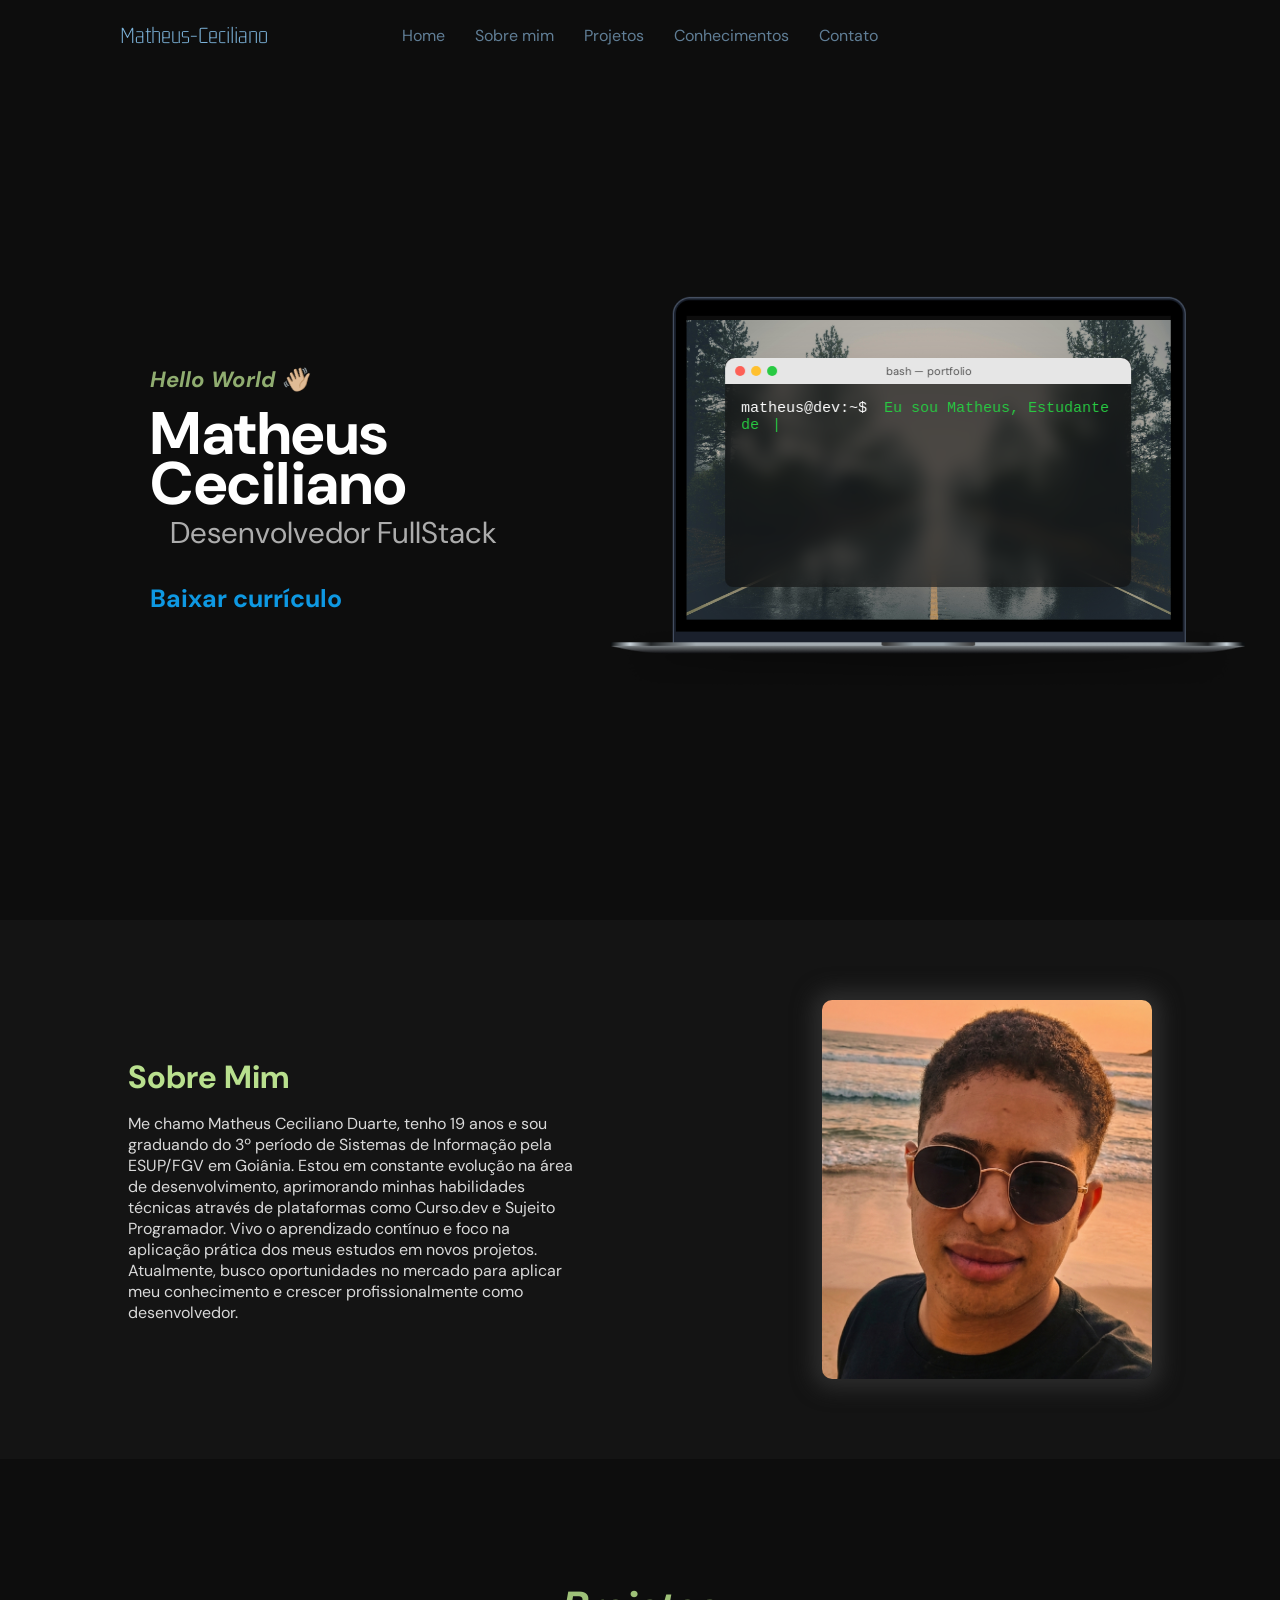
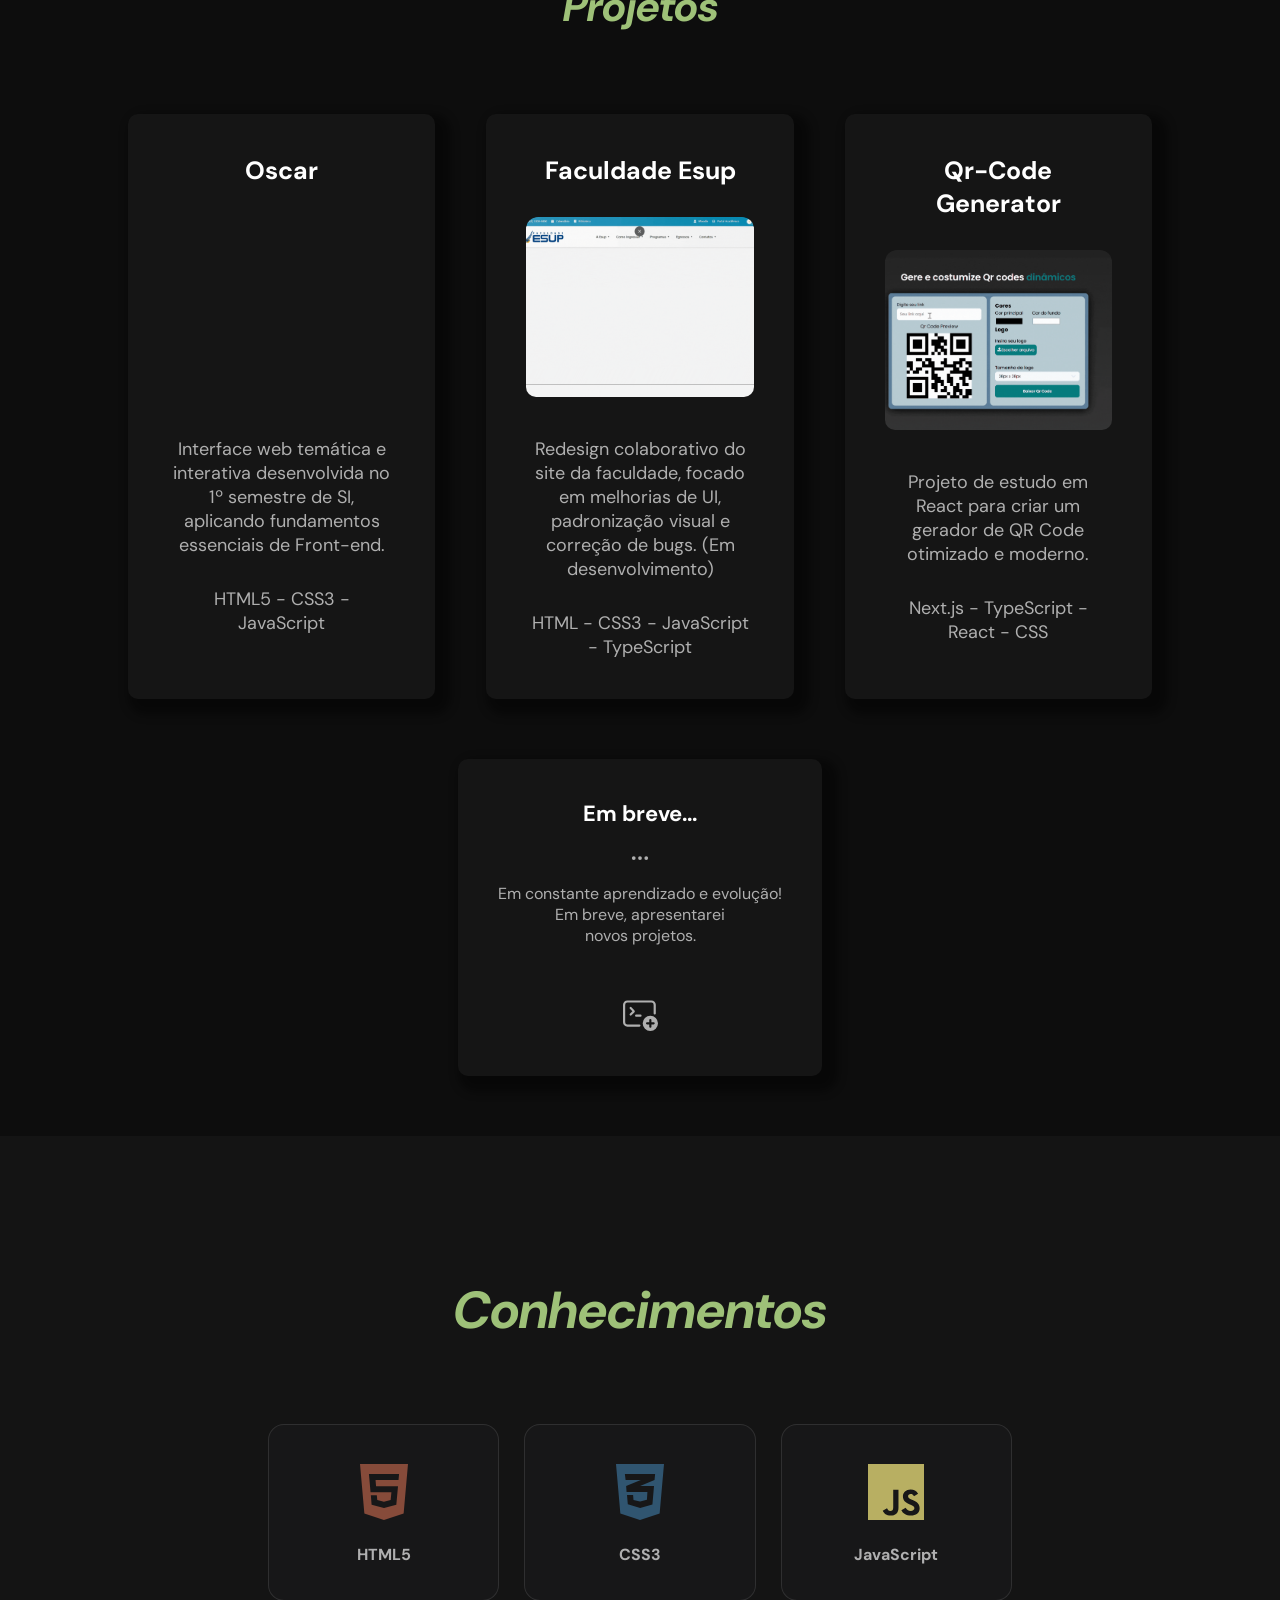
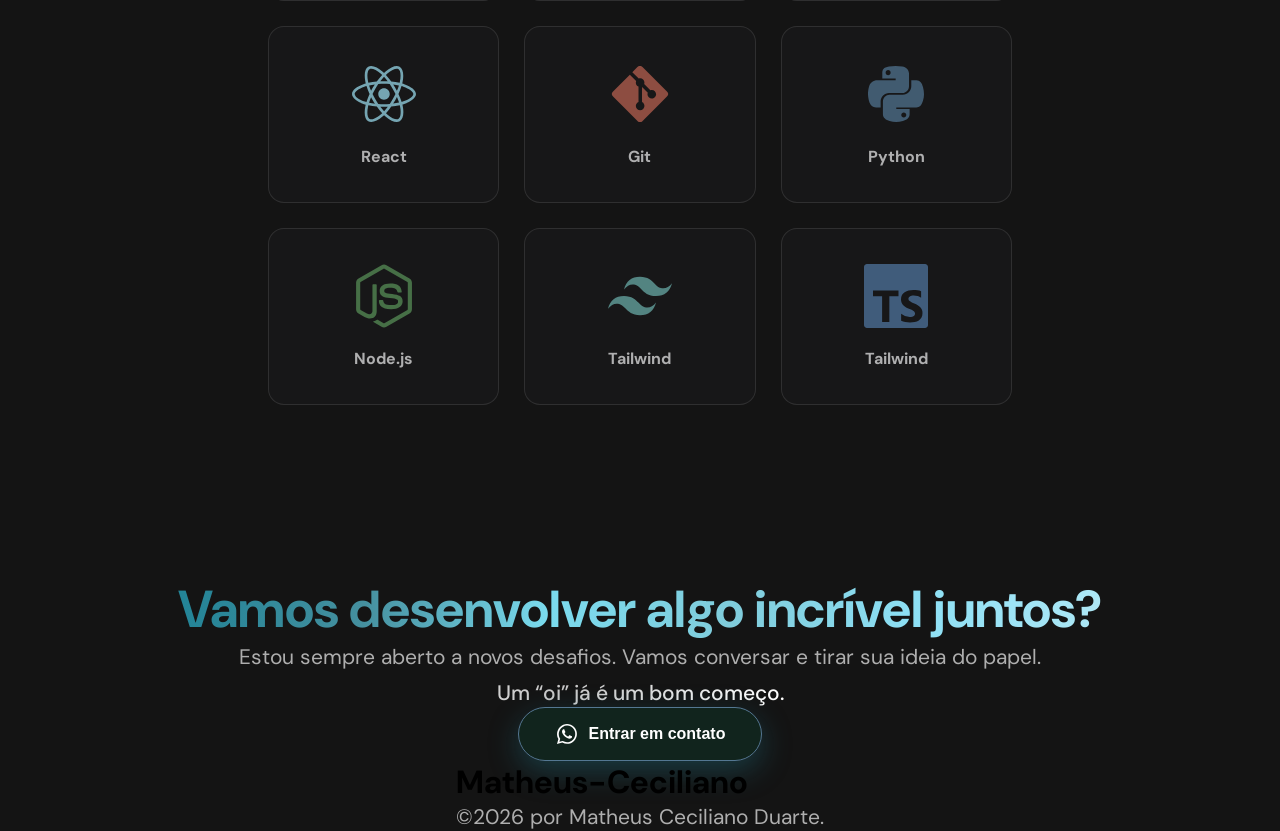
==== index.html @ 5fc48adb "a" ====
<!DOCTYPE html>
<html lang="pt-br">

<head>
    <meta charset="UTF-8">
    <meta name="viewport" content="width=device-width, initial-scale=1.0">

    <link rel="stylesheet" href="style/style.css">
    <link rel="stylesheet" href="style/Notebook.css">

    <link rel="preconnect" href="https://fonts.googleapis.com">
    <link rel="preconnect" href="https://fonts.gstatic.com" crossorigin>
    <link href="https://fonts.googleapis.com/css2?family=DM+Sans&family=Gemunu+Libre:wght@200&display=swap"
        rel="stylesheet">
    <link href="https://cdn.jsdelivr.net/npm/remixicon@3.5.0/fonts/remixicon.css" rel="stylesheet">

    <link rel="preconnect" href="https://fonts.googleapis.com">
    <link rel="preconnect" href="https://fonts.gstatic.com" crossorigin>
    <link href="https://fonts.googleapis.com/css2?family=Playfair+Display:wght@400;500;600;700&display=swap"
        rel="stylesheet">

    <link href="https://fonts.googleapis.com/css2?family=DM+Sans:opsz,wght@9..40,100..1000&display=swap"
        rel="stylesheet">





    <title>MATHEUS CECILIANO</title>

</head>

<body>
    <nav class="nav">
        <h1 class="titulo">Matheus-Ceciliano</h1>

        <input type="checkbox" id="menu-toggle">

        <label for="menu-toggle" class="menu-icon">
            <div class="line"></div>
            <div class="line"></div>
            <div class="line"></div>
        </label>

        <ul class="nav-list">
            <li>
                <a href="#home"><span> Home </span></a>
            </li>

            <li>
                <a href="#Sobre_Mim"><span>Sobre mim</span></a>
            </li>

            <li>
                <a href="#Projetos"><span>Projetos</span></a>
            </li>

            <li>
                <a href="#conhecimento"><span>Conhecimentos</span></a>
            </li>

            <li>
                <a href="#"><span>Contato</span> </a>
            </li>
        </ul>

        <div class="social-links">

            <a href="https://github.com/Matheus-Ceciliano" class="github" target="_blank">
                <i class="ri-github-fill"></i>
            </a>

            <a href="https://www.linkedin.com/in/matheus-ceciliano-duarte-5549ab18b/" class="linkedin" target="_blank">
                <i class="ri-linkedin-fill"></i>
            </a>

            <a href="https://www.instagram.com/matheus.ceciliano/" class="instagram" target="_blank">
                <i class="ri-instagram-line"></i>
            </a>

            <a href="#" class="twitter" target="_blank">
                <i class="ri-twitter-x-fill"></i>
            </a>
        </div>


    </nav>

    <section id="home" class="main">

        <div class="texto-inicial">
            <h4>Hello World 👋🏼</h4>
            <h1>Matheus Ceciliano</h1>
            <p>Desenvolvedor FullStack</p>

            <a href="#" class="call-to-action">
                <span class="icon">
                    <svg xmlns="http://www.w3.org/2000/svg" width="20" height="20" viewBox="0 0 24 24" fill="none"
                        stroke="currentColor" stroke-width="2.5" stroke-linecap="round" stroke-linejoin="round">
                        <path d="M21 15v4a2 2 0 0 1-2 2H5a2 2 0 0 1-2-2v-4"></path>
                        <polyline points="7 10 12 15 17 10"></polyline>
                        <line x1="12" y1="15" x2="12" y2="3"></line>
                    </svg>
                </span>
                <span class="texto-btn">Baixar currículo</span>
            </a>
        </div>

        <div class="notebook-wrapper">
            <img src="/img/notebook.png" class="notebook-frame">

            <div class="notebook-screen">

                <div class="terminal-window">

                    <div class="terminal-header">
                        <div class="window-buttons">
                            <span class="dot red"></span>
                            <span class="dot yellow"></span>
                            <span class="dot green"></span>
                        </div>
                        <span class="terminal-title">bash — portfolio</span>
                    </div>

                    <div class="terminal-body">
                        <div class="terminal-line">
                            <span class="prompt">matheus@dev:~$</span>
                            <span id="typing"></span><span class="cursor">|</span>
                        </div>
                    </div>

                </div>

            </div>
        </div>




    </section>



    <section id="Sobre_Mim" class="about">
        <div>
            <h2>Sobre Mim</h2>
            <p>Me chamo Matheus Ceciliano Duarte, tenho 19 anos e sou graduando do 3º período de Sistemas de Informação
                pela ESUP/FGV
                em Goiânia. Estou em constante evolução na área de desenvolvimento, aprimorando minhas habilidades
                técnicas através de
                plataformas como Curso.dev e Sujeito Programador. Vivo o aprendizado contínuo e foco na aplicação
                prática dos meus
                estudos em novos projetos. Atualmente, busco oportunidades no mercado para aplicar meu conhecimento e
                crescer
                profissionalmente como desenvolvedor.
            </p>
        </div>
        <img src="img/MinhaFoto.png " alt="Foto Programando">

    </section>




    <section id="Projetos" class="projects">
        <h2>Projetos</h2>

        <div class="container_project">

            <!--Projeto OSCAR-->
            <div class="card">


                <h3>Oscar</h3>


                <div class="img"> <img src="/img/Oscar.gif" alt="">
                    <div class="button">
                        <a href="https://oscar-project.netlify.app/" target="_blank">
                            <svg xmlns="http://www.w3.org/2000/svg" viewBox="0 0 24 24" width="24" height="24">
                                <path fill="none" d="M0 0h24v24H0z" />

                                <path fill="currentColor"
                                    d="M12 3c5.392 0 9.878 3.88 10.819 9-.94 5.12-5.427 9-10.819 9-5.392 0-9.878-3.88-10.819-9C2.121 6.88 6.608 3 12 3zm0 16a9.005 9.005 0 0 0 8.777-7 9.005 9.005 0 0 0-17.554 0A9.005 9.005 0 0 0 12 19zm0-2.5a4.5 4.5 0 1 1 0-9 4.5 4.5 0 1 0 0 9zm0-2a2.5 2.5 0 1 0 0-5 2.5 2.5 0 0 0 0 5z" />
                            </svg>

                        </a>
                    </div>
                    <div class="button_github">
                        <a href="https://github.com/Matheus-Ceciliano/Oscar" target="_blank">
                            <svg xmlns="http://www.w3.org/2000/svg" width="24" height="24" viewBox="0 0 24 24">
                                <path fill="currentColor"
                                    d="M12 0c-6.626 0-12 5.373-12 12 0 5.302 3.438 9.8 8.207 11.387.599.111.793-.261.793-.577v-2.234c-3.338.726-4.033-1.416-4.033-1.416-.546-1.387-1.333-1.756-1.333-1.756-1.089-.745.083-.729.083-.729 1.205.084 1.839 1.237 1.839 1.237 1.07 1.834 2.807 1.304 3.492.997.107-.775.418-1.305.762-1.604-2.665-.305-5.467-1.334-5.467-5.931 0-1.311.469-2.381 1.236-3.221-.124-.303-.535-1.524.117-3.176 0 0 1.008-.322 3.301 1.23.957-.266 1.983-.399 3.003-.404 1.02.005 2.047.138 3.006.404 2.291-1.552 3.297-1.23 3.297-1.23.653 1.653.242 2.874.118 3.176.77.84 1.235 1.911 1.235 3.221 0 4.609-2.807 5.624-5.479 5.921.43.372.823 1.102.823 2.222v3.293c0 .319.192.694.801.576 4.765-1.589 8.199-6.086 8.199-11.386 0-6.627-5.373-12-12-12z" />
                            </svg>
                        </a>
                    </div>


                </div>

                <p class="text">Interface web temática e interativa desenvolvida no 1º semestre de SI, aplicando
                    fundamentos essenciais de Front-end.</p>
                <P class="Tec"> HTML5 - CSS3 - JavaScript</P>

            </div>

            <!--Projeto Esup-->
            <div class="card">

                <h3>Faculdade Esup</h3>

                <div class="img">
                    <img src="/img/Projeto_Esup.gif">

                    <div class=" button">
                        <a href="https://esup.netlify.app/" target="_blank">
                            <svg xmlns="http://www.w3.org/2000/svg" viewBox="0 0 24 24" width="24" height="24">
                                <path fill="none" d="M0 0h24v24H0z" />

                                <path fill="currentColor"
                                    d="M12 3c5.392 0 9.878 3.88 10.819 9-.94 5.12-5.427 9-10.819 9-5.392 0-9.878-3.88-10.819-9C2.121 6.88 6.608 3 12 3zm0 16a9.005 9.005 0 0 0 8.777-7 9.005 9.005 0 0 0-17.554 0A9.005 9.005 0 0 0 12 19zm0-2.5a4.5 4.5 0 1 1 0-9 4.5 4.5 0 1 0 0 9zm0-2a2.5 2.5 0 1 0 0-5 2.5 2.5 0 0 0 0 5z" />
                            </svg>
                        </a>
                    </div>

                    <div class="button_github">
                        <a href="https://github.com/Matheus-Ceciliano/site_test" target="_blank">
                            <svg xmlns="http://www.w3.org/2000/svg" width="24" height="24" viewBox="0 0 24 24">
                                <path fill="currentColor"
                                    d="M12 0c-6.626 0-12 5.373-12 12 0 5.302 3.438 9.8 8.207 11.387.599.111.793-.261.793-.577v-2.234c-3.338.726-4.033-1.416-4.033-1.416-.546-1.387-1.333-1.756-1.333-1.756-1.089-.745.083-.729.083-.729 1.205.084 1.839 1.237 1.839 1.237 1.07 1.834 2.807 1.304 3.492.997.107-.775.418-1.305.762-1.604-2.665-.305-5.467-1.334-5.467-5.931 0-1.311.469-2.381 1.236-3.221-.124-.303-.535-1.524.117-3.176 0 0 1.008-.322 3.301 1.23.957-.266 1.983-.399 3.003-.404 1.02.005 2.047.138 3.006.404 2.291-1.552 3.297-1.23 3.297-1.23.653 1.653.242 2.874.118 3.176.77.84 1.235 1.911 1.235 3.221 0 4.609-2.807 5.624-5.479 5.921.43.372.823 1.102.823 2.222v3.293c0 .319.192.694.801.576 4.765-1.589 8.199-6.086 8.199-11.386 0-6.627-5.373-12-12-12z" />
                            </svg>
                        </a>
                    </div>
                </div>

                <p class="text">Redesign colaborativo do site da faculdade, focado em melhorias de UI, padronização
                    visual e correção de bugs. (Em
                    desenvolvimento) </p>
                <P class="Tec"> HTML - CSS3 - JavaScript - TypeScript</P>

            </div>

            <!--Projeto Qr-Code Generator-->

            <div class="card">

                <h3>Qr-Code Generator</h3>

                <div class="img">
                    <img src="/img/Qr-code.gif" alt="">

                    <div class="button">
                        <a href="https://gerador-de-qr-codes.netlify.app/" target="_blank">
                            <svg xmlns="http://www.w3.org/2000/svg" viewBox="0 0 24 24" width="24" height="24">
                                <path fill="none" d="M0 0h24v24H0z" />

                                <path fill="currentColor"
                                    d="M12 3c5.392 0 9.878 3.88 10.819 9-.94 5.12-5.427 9-10.819 9-5.392 0-9.878-3.88-10.819-9C2.121 6.88 6.608 3 12 3zm0 16a9.005 9.005 0 0 0 8.777-7 9.005 9.005 0 0 0-17.554 0A9.005 9.005 0 0 0 12 19zm0-2.5a4.5 4.5 0 1 1 0-9 4.5 4.5 0 1 0 0 9zm0-2a2.5 2.5 0 1 0 0-5 2.5 2.5 0 0 0 0 5z" />
                            </svg>
                        </a>
                    </div>
                    <div class="button_github">
                        <a href="https://github.com/Matheus-Ceciliano/Qr-Code-Generetor" target="_blank">
                            <svg xmlns="http://www.w3.org/2000/svg" width="24" height="24" viewBox="0 0 24 24">
                                <path fill="currentColor"
                                    d="M12 0c-6.626 0-12 5.373-12 12 0 5.302 3.438 9.8 8.207 11.387.599.111.793-.261.793-.577v-2.234c-3.338.726-4.033-1.416-4.033-1.416-.546-1.387-1.333-1.756-1.333-1.756-1.089-.745.083-.729.083-.729 1.205.084 1.839 1.237 1.839 1.237 1.07 1.834 2.807 1.304 3.492.997.107-.775.418-1.305.762-1.604-2.665-.305-5.467-1.334-5.467-5.931 0-1.311.469-2.381 1.236-3.221-.124-.303-.535-1.524.117-3.176 0 0 1.008-.322 3.301 1.23.957-.266 1.983-.399 3.003-.404 1.02.005 2.047.138 3.006.404 2.291-1.552 3.297-1.23 3.297-1.23.653 1.653.242 2.874.118 3.176.77.84 1.235 1.911 1.235 3.221 0 4.609-2.807 5.624-5.479 5.921.43.372.823 1.102.823 2.222v3.293c0 .319.192.694.801.576 4.765-1.589 8.199-6.086 8.199-11.386 0-6.627-5.373-12-12-12z" />
                            </svg>
                        </a>
                    </div>
                </div>


                <p class="text">Projeto de estudo em React para criar um gerador de QR Code otimizado e moderno.
                </p>
                <P class="Tec">Next.js - TypeScript - React - CSS</P>
            </div>



        </div>


    </section>




    <section class="shortly-container">
        <div class="card">
            <div class="shortly">
                <h3>Em breve...</h3>

                <svg xmlns="http://www.w3.org/2000/svg" width="16" height="16" fill="currentColor" class="tres-pontos"
                    viewBox="0 0 16 16">
                    <path
                        d="M3 9.5a1.5 1.5 0 1 1 0-3 1.5 1.5 0 0 1 0 3m5 0a1.5 1.5 0 1 1 0-3 1.5 1.5 0 0 1 0 3m5 0a1.5 1.5 0 1 1 0-3 1.5 1.5 0 0 1 0 3" />
                </svg>

                <p>Em constante aprendizado e evolução! <br>
                    Em breve, apresentarei <br>novos projetos.</p>

                <svg xmlns="http://www.w3.org/2000/svg" width="16" height="16" fill="currentColor" class="svg-terminal"
                    viewBox="0 0 16 16">
                    <path
                        d="M2 3a1 1 0 0 0-1 1v8a1 1 0 0 0 1 1h5.5a.5.5 0 0 1 0 1H2a2 2 0 0 1-2-2V4a2 2 0 0 1 2-2h11a2 2 0 0 1 2 2v4a.5.5 0 0 1-1 0V4a1 1 0 0 0-1-1z" />
                    <path
                        d="M3.146 5.146a.5.5 0 0 1 .708 0L5.177 6.47a.75.75 0 0 1 0 1.06L3.854 8.854a.5.5 0 1 1-.708-.708L4.293 7 3.146 5.854a.5.5 0 0 1 0-.708M5.5 9a.5.5 0 0 1 .5-.5h2a.5.5 0 0 1 0 1H6a.5.5 0 0 1-.5-.5M16 12.5a3.5 3.5 0 1 1-7 0 3.5 3.5 0 0 1 7 0m-3.5-2a.5.5 0 0 0-.5.5v1h-1a.5.5 0 0 0 0 1h1v1a.5.5 0 0 0 1 0v-1h1a.5.5 0 0 0 0-1h-1v-1a.5.5 0 0 0-.5-.5" />
                </svg>
            </div>
    </section>

    <section class="tecnologias" id="conhecimento">
        <h2>Conhecimentos</h2>
        <div class="container_tec">


            <div class=" card-tec html">
                <span class="glow_html"></span>
                <svg class="svg-html" stroke="currentColor" fill="currentColor" stroke-width="0" viewBox="0 0 384 512"
                    height="1em" width="1em" xmlns="http://www.w3.org/2000/svg">
                    <path
                        d="M0 32l34.9 395.8L191.5 480l157.6-52.2L384 32H0zm308.2 127.9H124.4l4.1 49.4h175.6l-13.6 148.4-97.9 27v.3h-1.1l-98.7-27.3-6-75.8h47.7L138 320l53.5 14.5 53.7-14.5 6-62.2H84.3L71.5 112.2h241.1l-4.4 47.7z">
                    </path>
                </svg>

                <h4>HTML5</h4>

            </div>

            <div class="css card-tec">
                <span class="glow_css"></span>
                <svg class="svg-css" stroke="currentColor" fill="currentColor" stroke-width="0" viewBox="0 0 384 512"
                    height="1em" width="1em" xmlns="http://www.w3.org/2000/svg">
                    <path
                        d="M0 32l34.9 395.8L192 480l157.1-52.2L384 32H0zm313.1 80l-4.8 47.3L193 208.6l-.3.1h111.5l-12.8 146.6-98.2 28.7-98.8-29.2-6.4-73.9h48.9l3.2 38.3 52.6 13.3 54.7-15.4 3.7-61.6-166.3-.5v-.1l-.2.1-3.6-46.3L193.1 162l6.5-2.7H76.7L70.9 112h242.2z">
                    </path>
                </svg>

                <h4>CSS3</h4>
            </div>

            <div class="js card-tec">
                <span class="glow_js"></span>
                <svg class="svg-js" stroke="currentColor" fill="currentColor" stroke-width="0" viewBox="0 0 448 512"
                    height="1em" width="1em" xmlns="http://www.w3.org/2000/svg">
                    <path
                        d="M0 32v448h448V32H0zm243.8 349.4c0 43.6-25.6 63.5-62.9 63.5-33.7 0-53.2-17.4-63.2-38.5l34.3-20.7c6.6 11.7 12.6 21.6 27.1 21.6 13.8 0 22.6-5.4 22.6-26.5V237.7h42.1v143.7zm99.6 63.5c-39.1 0-64.4-18.6-76.7-43l34.3-19.8c9 14.7 20.8 25.6 41.5 25.6 17.4 0 28.6-8.7 28.6-20.8 0-14.4-11.4-19.5-30.7-28l-10.5-4.5c-30.4-12.9-50.5-29.2-50.5-63.5 0-31.6 24.1-55.6 61.6-55.6 26.8 0 46 9.3 59.8 33.7L368 290c-7.2-12.9-15-18-27.1-18-12.3 0-20.1 7.8-20.1 18 0 12.6 7.8 17.7 25.9 25.6l10.5 4.5c35.8 15.3 55.9 31 55.9 66.2 0 37.8-29.8 58.6-69.7 58.6z">
                    </path>
                </svg>

                <h4>JavaScript</h4>
            </div>

            <div class="React card-tec">
                <span class="glow_react"></span>
                <svg class="svg-react" stroke="currentColor" fill="currentColor" stroke-width="0" viewBox="0 0 512 512"
                    height="1em" width="1em" xmlns="http://www.w3.org/2000/svg">
                    <path
                        d="M418.2 177.2c-5.4-1.8-10.8-3.5-16.2-5.1.9-3.7 1.7-7.4 2.5-11.1 12.3-59.6 4.2-107.5-23.1-123.3-26.3-15.1-69.2.6-112.6 38.4-4.3 3.7-8.5 7.6-12.5 11.5-2.7-2.6-5.5-5.2-8.3-7.7-45.5-40.4-91.1-57.4-118.4-41.5-26.2 15.2-34 60.3-23 116.7 1.1 5.6 2.3 11.1 3.7 16.7-6.4 1.8-12.7 3.8-18.6 5.9C38.3 196.2 0 225.4 0 255.6c0 31.2 40.8 62.5 96.3 81.5 4.5 1.5 9 3 13.6 4.3-1.5 6-2.8 11.9-4 18-10.5 55.5-2.3 99.5 23.9 114.6 27 15.6 72.4-.4 116.6-39.1 3.5-3.1 7-6.3 10.5-9.7 4.4 4.3 9 8.4 13.6 12.4 42.8 36.8 85.1 51.7 111.2 36.6 27-15.6 35.8-62.9 24.4-120.5-.9-4.4-1.9-8.9-3-13.5 3.2-.9 6.3-1.9 9.4-2.9 57.7-19.1 99.5-50 99.5-81.7 0-30.3-39.4-59.7-93.8-78.4zM282.9 92.3c37.2-32.4 71.9-45.1 87.7-36 16.9 9.7 23.4 48.9 12.8 100.4-.7 3.4-1.4 6.7-2.3 10-22.2-5-44.7-8.6-67.3-10.6-13-18.6-27.2-36.4-42.6-53.1 3.9-3.7 7.7-7.2 11.7-10.7zM167.2 307.5c5.1 8.7 10.3 17.4 15.8 25.9-15.6-1.7-31.1-4.2-46.4-7.5 4.4-14.4 9.9-29.3 16.3-44.5 4.6 8.8 9.3 17.5 14.3 26.1zm-30.3-120.3c14.4-3.2 29.7-5.8 45.6-7.8-5.3 8.3-10.5 16.8-15.4 25.4-4.9 8.5-9.7 17.2-14.2 26-6.3-14.9-11.6-29.5-16-43.6zm27.4 68.9c6.6-13.8 13.8-27.3 21.4-40.6s15.8-26.2 24.4-38.9c15-1.1 30.3-1.7 45.9-1.7s31 .6 45.9 1.7c8.5 12.6 16.6 25.5 24.3 38.7s14.9 26.7 21.7 40.4c-6.7 13.8-13.9 27.4-21.6 40.8-7.6 13.3-15.7 26.2-24.2 39-14.9 1.1-30.4 1.6-46.1 1.6s-30.9-.5-45.6-1.4c-8.7-12.7-16.9-25.7-24.6-39s-14.8-26.8-21.5-40.6zm180.6 51.2c5.1-8.8 9.9-17.7 14.6-26.7 6.4 14.5 12 29.2 16.9 44.3-15.5 3.5-31.2 6.2-47 8 5.4-8.4 10.5-17 15.5-25.6zm14.4-76.5c-4.7-8.8-9.5-17.6-14.5-26.2-4.9-8.5-10-16.9-15.3-25.2 16.1 2 31.5 4.7 45.9 8-4.6 14.8-10 29.2-16.1 43.4zM256.2 118.3c10.5 11.4 20.4 23.4 29.6 35.8-19.8-.9-39.7-.9-59.5 0 9.8-12.9 19.9-24.9 29.9-35.8zM140.2 57c16.8-9.8 54.1 4.2 93.4 39 2.5 2.2 5 4.6 7.6 7-15.5 16.7-29.8 34.5-42.9 53.1-22.6 2-45 5.5-67.2 10.4-1.3-5.1-2.4-10.3-3.5-15.5-9.4-48.4-3.2-84.9 12.6-94zm-24.5 263.6c-4.2-1.2-8.3-2.5-12.4-3.9-21.3-6.7-45.5-17.3-63-31.2-10.1-7-16.9-17.8-18.8-29.9 0-18.3 31.6-41.7 77.2-57.6 5.7-2 11.5-3.8 17.3-5.5 6.8 21.7 15 43 24.5 63.6-9.6 20.9-17.9 42.5-24.8 64.5zm116.6 98c-16.5 15.1-35.6 27.1-56.4 35.3-11.1 5.3-23.9 5.8-35.3 1.3-15.9-9.2-22.5-44.5-13.5-92 1.1-5.6 2.3-11.2 3.7-16.7 22.4 4.8 45 8.1 67.9 9.8 13.2 18.7 27.7 36.6 43.2 53.4-3.2 3.1-6.4 6.1-9.6 8.9zm24.5-24.3c-10.2-11-20.4-23.2-30.3-36.3 9.6.4 19.5.6 29.5.6 10.3 0 20.4-.2 30.4-.7-9.2 12.7-19.1 24.8-29.6 36.4zm130.7 30c-.9 12.2-6.9 23.6-16.5 31.3-15.9 9.2-49.8-2.8-86.4-34.2-4.2-3.6-8.4-7.5-12.7-11.5 15.3-16.9 29.4-34.8 42.2-53.6 22.9-1.9 45.7-5.4 68.2-10.5 1 4.1 1.9 8.2 2.7 12.2 4.9 21.6 5.7 44.1 2.5 66.3zm18.2-107.5c-2.8.9-5.6 1.8-8.5 2.6-7-21.8-15.6-43.1-25.5-63.8 9.6-20.4 17.7-41.4 24.5-62.9 5.2 1.5 10.2 3.1 15 4.7 46.6 16 79.3 39.8 79.3 58 0 19.6-34.9 44.9-84.8 61.4zm-149.7-15c25.3 0 45.8-20.5 45.8-45.8s-20.5-45.8-45.8-45.8c-25.3 0-45.8 20.5-45.8 45.8s20.5 45.8 45.8 45.8z">
                    </path>
                </svg>

                <h4>React</h4>
            </div>

            <div class="git card-tec">
                <span class="glow_git"></span>
                <svg class="svg-git" stroke="currentColor" fill="currentColor" stroke-width="0" viewBox="0 0 448 512"
                    height="1em" width="1em" xmlns="http://www.w3.org/2000/svg">
                    <path
                        d="M439.55 236.05L244 40.45a28.87 28.87 0 0 0-40.81 0l-40.66 40.63 51.52 51.52c27.06-9.14 52.68 16.77 43.39 43.68l49.66 49.66c34.23-11.8 61.18 31 35.47 56.69-26.49 26.49-70.21-2.87-56-37.34L240.22 199v121.85c25.3 12.54 22.26 41.85 9.08 55a34.34 34.34 0 0 1-48.55 0c-17.57-17.6-11.07-46.91 11.25-56v-123c-20.8-8.51-24.6-30.74-18.64-45L142.57 101 8.45 235.14a28.86 28.86 0 0 0 0 40.81l195.61 195.6a28.86 28.86 0 0 0 40.8 0l194.69-194.69a28.86 28.86 0 0 0 0-40.81z">
                    </path>
                </svg>

                <h4>Git</h4>
            </div>

            <div class="py card-tec">
                <span class="glow_py"></span>
                <svg class="svg-py" stroke="currentColor" fill="currentColor" stroke-width="0" viewBox="0 0 448 512"
                    height="1em" width="1em" xmlns="http://www.w3.org/2000/svg">
                    <path
                        d="M439.8 200.5c-7.7-30.9-22.3-54.2-53.4-54.2h-40.1v47.4c0 36.8-31.2 67.8-66.8 67.8H172.7c-29.2 0-53.4 25-53.4 54.3v101.8c0 29 25.2 46 53.4 54.3 33.8 9.9 66.3 11.7 106.8 0 26.9-7.8 53.4-23.5 53.4-54.3v-40.7H226.2v-13.6h160.2c31.1 0 42.6-21.7 53.4-54.2 11.2-33.5 10.7-65.7 0-108.6zM286.2 404c11.1 0 20.1 9.1 20.1 20.3 0 11.3-9 20.4-20.1 20.4-11 0-20.1-9.2-20.1-20.4.1-11.3 9.1-20.3 20.1-20.3zM167.8 248.1h106.8c29.7 0 53.4-24.5 53.4-54.3V91.9c0-29-24.4-50.7-53.4-55.6-35.8-5.9-74.7-5.6-106.8.1-45.2 8-53.4 24.7-53.4 55.6v40.7h106.9v13.6h-147c-31.1 0-58.3 18.7-66.8 54.2-9.8 40.7-10.2 66.1 0 108.6 7.6 31.6 25.7 54.2 56.8 54.2H101v-48.8c0-35.3 30.5-66.4 66.8-66.4zm-6.7-142.6c-11.1 0-20.1-9.1-20.1-20.3.1-11.3 9-20.4 20.1-20.4 11 0 20.1 9.2 20.1 20.4s-9 20.3-20.1 20.3z">
                    </path>
                </svg>

                <h4>Python</h4>
            </div>



            <div class="node card-tec">
                <span class="glow_node"></span>
                <svg class="svg-node" stroke="currentColor" fill="currentColor" stroke-width="0" viewBox="0 0 448 512"
                    height="1em" width="1em" xmlns="http://www.w3.org/2000/svg">
                    <path
                        d="M224 508c-6.7 0-13.5-1.8-19.4-5.2l-61.7-36.5c-9.2-5.2-4.7-7-1.7-8 12.3-4.3 14.8-5.2 27.9-12.7 1.4-.8 3.2-.5 4.6.4l47.4 28.1c1.7 1 4.1 1 5.7 0l184.7-106.6c1.7-1 2.8-3 2.8-5V149.3c0-2.1-1.1-4-2.9-5.1L226.8 37.7c-1.7-1-4-1-5.7 0L36.6 144.3c-1.8 1-2.9 3-2.9 5.1v213.1c0 2 1.1 4 2.9 4.9l50.6 29.2c27.5 13.7 44.3-2.4 44.3-18.7V167.5c0-3 2.4-5.3 5.4-5.3h23.4c2.9 0 5.4 2.3 5.4 5.3V378c0 36.6-20 57.6-54.7 57.6-10.7 0-19.1 0-42.5-11.6l-48.4-27.9C8.1 389.2.7 376.3.7 362.4V149.3c0-13.8 7.4-26.8 19.4-33.7L204.6 9c11.7-6.6 27.2-6.6 38.8 0l184.7 106.7c12 6.9 19.4 19.8 19.4 33.7v213.1c0 13.8-7.4 26.7-19.4 33.7L243.4 502.8c-5.9 3.4-12.6 5.2-19.4 5.2zm149.1-210.1c0-39.9-27-50.5-83.7-58-57.4-7.6-63.2-11.5-63.2-24.9 0-11.1 4.9-25.9 47.4-25.9 37.9 0 51.9 8.2 57.7 33.8.5 2.4 2.7 4.2 5.2 4.2h24c1.5 0 2.9-.6 3.9-1.7s1.5-2.6 1.4-4.1c-3.7-44.1-33-64.6-92.2-64.6-52.7 0-84.1 22.2-84.1 59.5 0 40.4 31.3 51.6 81.8 56.6 60.5 5.9 65.2 14.8 65.2 26.7 0 20.6-16.6 29.4-55.5 29.4-48.9 0-59.6-12.3-63.2-36.6-.4-2.6-2.6-4.5-5.3-4.5h-23.9c-3 0-5.3 2.4-5.3 5.3 0 31.1 16.9 68.2 97.8 68.2 58.4-.1 92-23.2 92-63.4z">
                    </path>
                </svg>

                <h4>Node.js</h4>
            </div>

            <div class="tailan card-tec">
                <span class="glow_tailan"></span>
                <svg class="svg-tailan" stroke="currentColor" fill="currentColor" stroke-width="0" role="img"
                    viewBox="0 0 24 24" height="1em" width="1em" xmlns="http://www.w3.org/2000/svg">
                    <path
                        d="M12.001,4.8c-3.2,0-5.2,1.6-6,4.8c1.2-1.6,2.6-2.2,4.2-1.8c0.913,0.228,1.565,0.89,2.288,1.624 C13.666,10.618,15.027,12,18.001,12c3.2,0,5.2-1.6,6-4.8c-1.2,1.6-2.6,2.2-4.2,1.8c-0.913-0.228-1.565-0.89-2.288-1.624 C16.337,6.182,14.976,4.8,12.001,4.8z M6.001,12c-3.2,0-5.2,1.6-6,4.8c1.2-1.6,2.6-2.2,4.2-1.8c0.913,0.228,1.565,0.89,2.288,1.624 c1.177,1.194,2.538,2.576,5.512,2.576c3.2,0,5.2-1.6,6-4.8c-1.2,1.6-2.6,2.2-4.2,1.8c-0.913-0.228-1.565-0.89-2.288-1.624 C10.337,13.382,8.976,12,6.001,12z">
                    </path>
                </svg>

                <h4>Tailwind</h4>
            </div>

            <div class="type card-tec">
                <span class="glow_type"></span>
                <svg class="svg-type" stroke="currentColor" fill="currentColor" stroke-width="0" role="img"
                    viewBox="0 0 24 24" height="1em" width="1em" xmlns="http://www.w3.org/2000/svg">
                    <title>TypeScript</title>
                    <path
                        d="M1.125 0C.502 0 0 .502 0 1.125v21.75C0 23.498.502 24 1.125 24h21.75c.623 0 1.125-.502 1.125-1.125V1.125C24 .502 23.498 0 22.875 0zm17.363 9.75c.612 0 1.154.037 1.627.111a6.38 6.38 0 0 1 1.306.34v2.458a3.95 3.95 0 0 0-.643-.361 5.093 5.093 0 0 0-.717-.26 5.453 5.453 0 0 0-1.426-.2c-.3 0-.573.028-.819.086a2.1 2.1 0 0 0-.623.242c-.17.104-.3.229-.393.374a.888.888 0 0 0-.14.49c0 .196.053.373.156.529.104.156.252.304.443.444s.423.276.696.41c.273.135.582.274.926.416.47.197.892.407 1.266.628.374.222.695.473.963.753.268.279.472.598.614.957.142.359.214.776.214 1.253 0 .657-.125 1.21-.373 1.656a3.033 3.033 0 0 1-1.012 1.085 4.38 4.38 0 0 1-1.487.596c-.566.12-1.163.18-1.79.18a9.916 9.916 0 0 1-1.84-.164 5.544 5.544 0 0 1-1.512-.493v-2.63a5.033 5.033 0 0 0 3.237 1.2c.333 0 .624-.03.872-.09.249-.06.456-.144.623-.25.166-.108.29-.234.373-.38a1.023 1.023 0 0 0-.074-1.089 2.12 2.12 0 0 0-.537-.5 5.597 5.597 0 0 0-.807-.444 27.72 27.72 0 0 0-1.007-.436c-.918-.383-1.602-.852-2.053-1.405-.45-.553-.676-1.222-.676-2.005 0-.614.123-1.141.369-1.582.246-.441.58-.804 1.004-1.089a4.494 4.494 0 0 1 1.47-.629 7.536 7.536 0 0 1 1.77-.201zm-15.113.188h9.563v2.166H9.506v9.646H6.789v-9.646H3.375z" />
                </svg>
                <h4>Tailwind</h4>
            </div>



        </div>

    </section>




</body>


<footer class="footer" id="Fale-comigo">
    <div class="gradient"></div>
    <h2>Vamos desenvolver algo incrível juntos?</h2>

    <p>Estou sempre aberto a novos desafios. Vamos conversar e tirar sua ideia do papel.
        <br> <span>Um “oi” já é um bom começo.</span>
    </p>

    <button class="contact"> <svg width="24" height="24" viewBox="0 0 24 24" fill="none"
            xmlns="http://www.w3.org/2000/svg">
            <path
                d="M16.6 14.0001C16.4 13.9001 15.1 13.3001 14.9 13.2001C14.7 13.1001 14.5 13.1001 14.3 13.3001C14.1 13.5001 13.7 14.1001 13.5 14.3001C13.4 14.5001 13.2 14.5001 13 14.4001C12.3 14.1001 11.6 13.7001 11 13.2001C10.5 12.7001 10 12.1001 9.6 11.5001C9.5 11.3001 9.6 11.1001 9.7 11.0001C9.8 10.9001 9.9 10.7001 10.1 10.6001C10.2 10.5001 10.3 10.3001 10.3 10.2001C10.4 10.1001 10.4 9.9001 10.3 9.8001C10.2 9.7001 9.7 8.5001 9.5 8.0001C9.4 7.3001 9.2 7.3001 9 7.3001C8.9 7.3001 8.7 7.3001 8.5 7.3001C8.3 7.3001 8 7.5001 7.9 7.6001C7.3 8.2001 7 8.9001 7 9.7001C7.1 10.6001 7.4 11.5001 8 12.3001C9.1 13.9001 10.5 15.2001 12.2 16.0001C12.7 16.2001 13.1 16.4001 13.6 16.5001C14.1 16.7001 14.6 16.7001 15.2 16.6001C15.9 16.5001 16.5 16.0001 16.9 15.4001C17.1 15.0001 17.1 14.6001 17 14.2001C17 14.2001 16.8 14.1001 16.6 14.0001ZM19.1 4.9001C15.2 1.0001 8.9 1.0001 5 4.9001C1.8 8.1001 1.2 13.0001 3.4 16.9001L2 22.0001L7.3 20.6001C8.8 21.4001 10.4 21.8001 12 21.8001C17.5 21.8001 21.9 17.4001 21.9 11.9001C22 9.3001 20.9 6.8001 19.1 4.9001ZM16.4 18.9001C15.1 19.7001 13.6 20.2001 12 20.2001C10.5 20.2001 9.1 19.8001 7.8 19.1001L7.5 18.9001L4.4 19.7001L5.2 16.7001L5 16.4001C2.6 12.4001 3.8 7.4001 7.7 4.9001C11.6 2.4001 16.6 3.7001 19 7.5001C21.4 11.4001 20.3 16.5001 16.4 18.9001Z"
                fill="white"></path>
        </svg>Entrar em contato</button>


    <div class="wrapper">
        <div class="coluna1">
            <h1 class="titulo-final">Matheus-Ceciliano</h1>

            <p>©2026 por Matheus Ceciliano Duarte.</p>
        </div>

        <div class="colunab">
            <div class="social-links">

                <a href="https://github.com/Matheus-Ceciliano" class="github" target="_blank">
                    <i class="ri-github-fill"></i>
                </a>

                <a href="https://www.linkedin.com/in/matheus-ceciliano-duarte-5549ab18b/" class="linkedin"
                    target="_blank">
                    <i class="ri-linkedin-fill"></i>
                </a>

                <a href="https://www.instagram.com/matheus.ceciliano/" class="instagram" target="_blank">
                    <i class="ri-instagram-line"></i>
                </a>

                <a href="#" class="twitter" target="_blank">
                    <i class="ri-twitter-x-fill"></i>
                </a>
            </div>

        </div>

    </div>





</footer>




<script src="js/script.js"></script>
<script src="js/typing.js"></script>

</html>
---- style/style.css ----
* {
        margin: 0;
        padding: 0;
        outline: 0;
        box-sizing: border-box;
    }

    body {
        font-family: 'DM Sans', sans-serif;
        /* font-family: 'Gemunu Libre', sans-serif;
            font-weight: 200;
            /* Importante: você só carregou o peso 200 (Extra Light) */
        background-color: #222831;
    }

    html {
        scroll-behavior: smooth;
    }



    /*NAV INICIO*/
    .nav {
        background-color: #0D0D0D;
        height: 70px;
        width: 100%;
        display: flex;
        position: sticky;
        top: 0;
        justify-content: center;
        align-items: center;
        z-index: 999;
        transition: 0.01s ease;

        /* O sticky já faz isso, mas reforçando */
    }

    /* --- NOVO: O FUNDO PADRÃO (SEM ROLAGEM) --- */

    .nav-list {
        display: flex;
        list-style: none;
        transition: 0.5s ease-in-out;

    }

    /*TITULO PRINCIPAL*/
    .titulo {
        font-family: 'Gemunu Libre', sans-serif;
        font-weight: 200;
        color: #7cb3da;
        position: absolute;
        left: 120px;
        transition: 0.5s ease-in-out;



    }

    .titulo:hover {
        color: #c4ddef;
        cursor: pointer;

    }

    .nav-list a {
        text-decoration: none;
        color: #607e96;
        padding: 15px;
        transition: 0.5s ease-in-out;



    }

    /*INICIO LINKS*/
    .nav-list a span {
        position: relative;
    }

    .nav-list a span::after {
        content: '';
        position: absolute;
        bottom: 0;
        left: 0;
        width: 0%;
        height: 3px;
        background-color: #708b96;
        transition: width 0.3s ease-in-out;
        border-radius: 5px;
    }

    .nav-list a:hover span::after {
        color: #6a838d;
        width: 100%;

    }

    .nav-list a:hover {
        color: #90ad70;
    }



    /* --- ÍCONES SOCIAIS --- */

    .social-links {
        position: absolute;
        right: 160px;
        display: flex;
        gap: 20px;

    }

    .social-links a {
        display: inline-block;
        text-decoration: none;
        color: #547e9f;
        font-size: 1.8rem;
        transition: 0.5s ease-in-out;

    }


    .social-links a:hover {
        transform: translateY(-5px);

    }

    .social-links a.instagram:hover {
        color: #d62976;

    }


    .social-links a.github:hover {
        color: #ffffff;
    }


    .social-links a.linkedin:hover {
        color: #0077b5;
    }

    .social-links a.twitter:hover {
        color: #0016df;
    }


    .nav.rolagem .titulo,
    .nav.rolagem .nav-list a,
    .nav.rolagem .social-links a {
        color: rgb(168, 168, 168)
    }

    .nav.rolagem {
        background-color: rgba(0, 0, 0, 0.372);
        backdrop-filter: blur(10px);
        -webkit-backdrop-filter: blur(10px);
        box-shadow: 0px 4px 6px rgba(0, 0, 0, 0.1);

    }

    nav.rolagem .titulo:hover,
    .nav.rolagem .nav-list a:hover {
        color: rgb(255, 255, 255);
    }

    nav.rolagem .social-links a.instagram:hover {
        color: #d62976;

    }


    nav.rolagem .social-links a.github:hover {
        color: #ffffff;
    }


    nav.rolagem .social-links a.linkedin:hover {
        color: #0077b5;
    }

    nav.rolagem .social-links a.twitter:hover {
        color: #0016df;
    }

    /*Mobile Hamburgues*/
    #menu-toggle {
        display: none;
    }

    /* 2. ÍCONE: As 3 linhas (Escondido no Desktop) */
    .menu-icon {
        display: none;
        /* Só aparece no mobile */
        cursor: pointer;
    }

    .menu-icon .line {
        width: 30px;
        height: 3px;
        background-color: #fff;
        margin: 5px;
        transition: 0.4s;
        border-radius: 2px;
    }

    /*Main*/

    .main {
        width: 100%;
        height: calc(100vh - 50px);
        background-color: #0D0D0D;
        background-size: cover;
        background-position: center;
        display: flex;
        flex-direction: row;
        align-items: center;
        padding-left: 150px;
        justify-content: space-between;

    }




    .main h1 {
        color: rgb(255, 255, 255);
        font-family: 'DM Sans', sans-serif;
        font-weight: 700;
        letter-spacing: 0.5px;
        margin-bottom: 5px;
        line-height: 49.5px;
        font-size: 60px;
    }

    .main h4 {
        color: #90ad70;
        font-style: italic;
        margin-bottom: 15px;
        font-size: 22px;

    }

    .main p {
        color: rgba(255, 255, 255, 0.66);
        margin-bottom: 20px;
        font-size: 30px;
        padding-left: 20px;
        text-decoration: none;


    }

    .texto-inicial a {
        text-decoration: none;
    }

    .call-to-action {
        position: relative;
        display: inline-flex;
        /* Alinha ícone e texto na mesma linha */
        align-items: center;
        font-size: 25px;
        font-weight: bold;
        color: #0e98e2;

        padding: 10px 0;
        /* Ajuste o padding conforme necessário */
        transition: color 0.3s ease;
    }

    .texto-btn {
        display: inline-block;
        transition: transform 0.4s cubic-bezier(0.175, 0.885, 0.32, 1.275);
        /* Efeito elástico */
    }

    .icon {
        position: absolute;
        left: -40px;
        /* Começa bem longe à esquerda */
        opacity: 0;
        display: flex;
        align-items: center;
        transition: all 0.4s cubic-bezier(0.175, 0.885, 0.32, 1.275);
    }

    /* --- A MÁGICA DO EMPURRÃO --- */

    .call-to-action:hover .texto-btn {
        /* O valor do translateX deve ser um pouco maior que a largura da seta */
        transform: translateX(45px);
    }

    .call-to-action:hover .icon {
        left: 0;
        /* A seta assume o lugar onde o texto estava */
        opacity: 1;
    }

    .call-to-action:hover {
        color: #0a9dec;
    }




    /*FIm Main*/

    /*Sobre*/


    .about {
        width: 100%;
        background-color: #141414;
        padding-left: 10%;
        padding-right: 10%;
        padding-top: 80px;
        padding-bottom: 80px;
        display: flex;
        align-items: center;
        justify-content: space-between;

    }

    .about div {
        max-width: 50%;
        padding-right: 60px;

    }

    .about img {

        max-width: 330px;
        border-radius: 10px;
        box-shadow: rgb(44, 44, 44) 0px 0px 20px 10px;
        transition: 0.9s ease;

    }



    .about div p {
        color: rgba(255, 255, 255, 0.84);
        font-size: 16px;
    }

    .about div h2 {
        color: #b9e08e;
        margin-bottom: 15px;
        font-size: 32px;
    }



    /*Projetos card*/
    .container_project {
        display: flex;
        flex-direction: row;
        justify-content: space-between;




    }

    .projects {
        background-color: #0D0D0D;
        width: 100%;
        padding-left: 10%;
        padding-right: 10%;
        padding-top: 80px;
        padding-bottom: 60px;
        display: flex;
        flex-direction: column;
        justify-content: space-between;

    }

    .projects h2 {
        color: #9ec178;
        font-style: italic;
        font-size: 42px;
        margin: 40px 0 80px;
        text-align: center;

    }

    .container_project .card {
        box-shadow: 8px 8px 8px 8px rgba(1, 0, 0, 0.4);
        background-color: rgb(21, 21, 21);
        display: block;
        box-sizing: border-box;
        flex-direction: column;
        max-width: 30%;
        padding: 40px;
        border-radius: 10px;
        text-align: center;
        transition: 0.4s ease-in-out;
    }

    .container_project .card h3 {
        color: rgb(255, 255, 255);
        font-size: 25px;
        margin-bottom: 30px;
    }

    .card .img {
        display: flex;
        position: relative;
        height: auto;
        overflow: hidden;
        border-radius: 12px;

    }

    .card .img img {
        max-width: 100%;
        border-radius: 10px;
        height: 180px;
        margin-bottom: 40px;
        display: block;
        object-fit: cover;


    }


    .container_project .card .text {
        color: rgba(255, 255, 255, 0.66);
        font-size: 18px;
        padding-bottom: 30px;

    }

    .container_project .card .tex {
        color: rgba(255, 255, 255, 0.66);
        font-size: 18px;
        padding-bottom: 0;
    }

    .container_project .card .Tec {
        color: rgba(255, 255, 255, 0.66);
        font-size: 18px;
        padding-bottom: 0;
    }

    .container_project .card:hover {
        background-color: rgb(29, 29, 29);

    }

    /*Butão olho*/
    .card .button {
        position: absolute;
        top: 45%;
        left: 63%;
        transform: translate(-40%, -70%);
        background-color: rgba(255, 255, 255, 0.8);
        border-radius: 50%;
        padding: 10px;
        display: flex;
        align-items: center;
        justify-content: center;
        z-index: -1;
        transition: all 0.4s ease;




    }

    .button svg {
        width: 50px;

        height: 50px;

    }

    .card .button a {
        color: #333;
        display: flex;
        opacity: 0;
        transition: all 0.4s ease;
    }

    .container_project .card:hover .button {

        z-index: 10;
    }

    .container_project .card:hover a {
        opacity: 1;
    }

    .card .button:hover a {
        color: white;
    }

    .card .button:hover {
        background-color: black;
    }

    /*butão github*/
    .card .button_github {
        position: absolute;
        top: 45%;
        left: 33%;
        transform: translate(-40%, -70%);
        background-color: rgba(255, 255, 255, 0.8);
        border-radius: 50%;
        padding: 10px;
        display: flex;
        align-items: center;
        justify-content: center;
        z-index: -1;
        transition: all 0.4s ease;




    }

    .button_github svg {
        width: 50px;

        height: 50px;

    }

    .card .button_github a {
        color: #333;
        display: flex;
        opacity: 0;
        transition: all 0.4s ease;
    }

    .container_project .card:hover .button_github {

        z-index: 10;
    }

    .container_project .card:hover a {
        opacity: 1;
    }

    .card .button_github:hover a {
        color: white;
    }

    .card .button_github:hover {
        background-color: black;
    }











    /*CARD EM BREVE*/
    .shortly-container {
        display: flex;
        justify-content: center;
        align-items: center;
        background-color: #0D0D0D;
        width: 100%;
        padding-bottom: 60px;
    }

    .shortly-container .shortly {
        box-shadow: 8px 8px 8px 8px rgba(1, 0, 0, 0.4);
        background-color: rgb(21, 21, 21);
        display: block;
        box-sizing: border-box;
        padding: 40px;
        border-radius: 10px;
        text-align: center;
        transition: 0.4s ease-in-out;
        align-items: center;
        justify-content: center;





    }

    .shortly h3 {
        color: white;
        padding-bottom: 20px;
        font-size: 22px;
    }

    .shortly .tres-pontos {
        color: rgba(255, 255, 255, 0.66);
        width: 30px;
        height: 30px;
        padding-bottom: 10px;


    }

    .shortly p {

        color: rgba(255, 255, 255, 0.66);


    }

    .shortly .svg-terminal {
        color: rgba(255, 255, 255, 0.66);
        width: 35px;
        height: 35px;
        margin-top: 50px;


    }


    /*CONHECIMENTOS */

    .tecnologias {
        width: 100%;
        margin: 0px auto;
        padding: 100px 20px;
        background-color: #141414;
        margin: 0 auto;

    }

    .tecnologias h2 {
        color: #9ec178;

        font-style: italic;
        font-size: 52px;
        margin: 40px 0 80px;
        text-align: center;


    }

    .container_tec {
        display: grid;
        grid-template-columns: repeat(auto-fit, minmax(180px, 1fr));
        gap: 25px;
        width: 60%;
        align-items: center;
        justify-content: center;
        margin: 0 auto;


    }

    .card-tec {
        background: rgba(28, 28, 32, 0.43);
        border: 1px solid rgba(255, 255, 255, 0.1);
        border-radius: 16px;
        padding: 35px 30px;
        display: flex;
        flex-direction: column;
        align-items: center;
        gap: 20px;
        cursor: default;
        position: relative;
        overflow: hidden;
        transition: 0.4s;

    }

    /*Animação fundo*/
    .card-tec .glow_js {
        position: absolute;
        inset: 0;
        background: rgb(247, 223, 30);
        opacity: 0;
        filter: blur(50px);
        z-index: 1;
        transition: 0.4s;
        width: 100px;
        height: 100px;
        border-radius: 50%;
        transform: translate(-50%, -50%);
        top: 50%;
        left: 50%;
    }

    .card-tec .glow_html {
        position: absolute;
        inset: 0;
        background: rgb(227, 79, 38);
        opacity: 0;
        filter: blur(50px);
        z-index: 1;
        transition: 0.4s;
        width: 100px;
        height: 100px;
        border-radius: 50%;
        transform: translate(-50%, -50%);
        top: 50%;
        left: 50%;
    }

    .card-tec .glow_css {
        position: absolute;
        inset: 0;
        background: rgb(6, 117, 197);
        opacity: 0;
        filter: blur(70px);
        z-index: 1;
        transition: 0.4s;
        width: 100px;
        height: 100px;
        border-radius: 50%;
        transform: translate(-50%, -50%);
        top: 50%;
        left: 50%;
    }

    .card-tec .glow_react {
        position: absolute;
        inset: 0;
        background: rgb(97, 218, 251);
        opacity: 0;
        filter: blur(60px);
        z-index: 1;
        transition: 0.4s;
        width: 100px;
        height: 100px;
        border-radius: 50%;
        transform: translate(-50%, -50%);
        top: 50%;
        left: 50%;
    }

    .card-tec .glow_git {
        position: absolute;
        inset: 0;
        background: rgb(240, 80, 50);
        opacity: 0;
        filter: blur(50px);
        z-index: 1;
        transition: 0.4s;
        width: 100px;
        height: 100px;
        border-radius: 50%;
        transform: translate(-50%, -50%);
        top: 50%;
        left: 50%;
    }


    .card-tec .glow_py {
        position: absolute;
        inset: 0;
        background: rgb(55, 118, 171);
        opacity: 0;
        filter: blur(50px);
        z-index: 1;
        transition: 0.4s;
        width: 100px;
        height: 100px;
        border-radius: 50%;
        transform: translate(-50%, -50%);
        top: 50%;
        left: 50%;
    }

    .card-tec .glow_node {
        position: absolute;
        inset: 0;
        background: rgb(51, 153, 51);
        opacity: 0;
        filter: blur(50px);
        z-index: 1;
        transition: 0.4s;
        width: 100px;
        height: 100px;
        border-radius: 50%;
        transform: translate(-50%, -50%);
        top: 50%;
        left: 50%;
    }

    .card-tec .glow_tailan {
        position: absolute;
        inset: 0;
        background: rgb(56, 178, 172);
        opacity: 0;
        filter: blur(50px);
        z-index: 1;
        transition: 0.4s;
        width: 100px;
        height: 100px;
        border-radius: 50%;
        transform: translate(-50%, -50%);
        top: 50%;
        left: 50%;
    }

    .card-tec .glow_type {
        position: absolute;
        inset: 0;
        background: rgb(49, 120, 198);
        opacity: 0;
        filter: blur(50px);
        z-index: 1;
        transition: 0.4s;
        width: 100px;
        height: 100px;
        border-radius: 50%;
        transform: translate(-50%, -50%);
        top: 50%;
        left: 50%;
    }

    /*Fim animação */
    .card-tec h4 {
        color: rgba(255, 255, 255, 0.66);

    }

    .html svg {
        font-size: 4rem;
        color: rgb(227, 79, 38);
        filter: saturate(0.5) brightness(0.8);
        transition: 0.4s;
        z-index: 2;
    }

    .css svg {
        font-size: 4rem;
        color: rgb(21, 114, 182);
        filter: saturate(0.5) brightness(0.8);
        transition: 0.4s;
        z-index: 2;
    }

    .js svg {
        font-size: 4rem;
        color: rgb(247, 223, 30);
        filter: saturate(0.5) brightness(0.8);
        transition: 0.4s;
        z-index: 2;
    }

    .React svg {
        font-size: 4rem;
        color: rgb(97, 218, 251);
        filter: saturate(0.5) brightness(0.8);
        transition: 0.4s;
        z-index: 2;

    }

    .git svg {
        font-size: 4rem;
        color: rgb(240, 80, 50);
        filter: saturate(0.5) brightness(0.8);
        transition: 0.4s;
        z-index: 2;

    }

    .py svg {
        font-size: 4rem;
        color: rgb(55, 118, 171);
        filter: saturate(0.5) brightness(0.8);
        transition: 0.4s;
        z-index: 2;


    }

    .node svg {
        font-size: 4rem;
        color: rgb(51, 153, 51);
        filter: saturate(0.5) brightness(0.8);
        transition: 0.4s;
        z-index: 2;

    }

    .tailan svg {
        font-size: 4rem;
        color: rgb(56, 178, 172);
        filter: saturate(0.5) brightness(0.8);
        transition: 0.4s;
        z-index: 2;

    }

    .type svg {
        font-size: 4rem;
        color: rgb(49, 120, 198);
        filter: saturate(0.5) brightness(0.8);
        transition: 0.4s;
        z-index: 2;

    }

    /*Hover- Html*/

    .html:hover .svg-html {
        transform: scale(1.1);
        color: rgb(227, 79, 38);
        filter: saturate(1) brightness(1);


    }

    .html:hover .glow_html {
        opacity: 0.3;
    }

    .html:hover {
        border: solid 1px rgb(227, 79, 38);
    }


    /*Hover CSS*/
    .css:hover .svg-css {
        transform: scale(1.1);
        color: rgb(21, 114, 182);
        filter: saturate(1) brightness(1);


    }

    .css:hover .glow_css {
        opacity: 0.9;
    }

    .css:hover {
        border: solid 1px rgb(21, 114, 182);
    }


    /*Hover Java Script*/

    .js:hover .svg-js {
        transform: scale(1.1);
        color: rgb(247, 223, 30);
        filter: saturate(1) brightness(1);


    }

    .js:hover .glow_js {
        opacity: 0.3;
    }

    .js:hover {
        border: solid 1px rgb(247, 223, 30);
    }

    /*React Hover*/

    .React:hover .svg-react {
        transform: scale(1.1);
        color: rgb(97, 218, 251);
        filter: saturate(1) brightness(1);


    }

    .React:hover .glow_react {
        opacity: 0.5;
    }

    .React:hover {
        border: solid 1px rgb(97, 218, 251);
    }

    /*React Git*/

    .git:hover .svg-git {
        transform: scale(1.1);
        color: rgb(240, 80, 50);
        filter: saturate(1) brightness(1);


    }

    .git:hover .glow_git {
        opacity: 0.3;
    }

    .git:hover {
        border: solid 1px rgb(240, 80, 50);
    }

    /*React Py*/

    .py:hover .svg-py {
        transform: scale(1.1);
        color: rgb(55, 118, 171);
        filter: saturate(1) brightness(1);


    }

    .py:hover .glow_py {
        opacity: 0.7;
    }

    .py:hover {
        border: solid 1px rgb(55, 118, 171);
    }


    /*React Node*/

    .node:hover .svg-node {
        transform: scale(1.1);
        color: rgb(51, 153, 51);
        filter: saturate(1) brightness(1);


    }

    .node:hover .glow_node {
        opacity: 0.7;
    }

    .node:hover {
        border: solid 1px rgb(51, 153, 51);
    }



    /*React Tailan*/

    .tailan:hover .svg-tailan {
        transform: scale(1.1);
        color: rgb(56, 178, 172);
        filter: saturate(1) brightness(1);


    }

    .tailan:hover .glow_tailan {
        opacity: 0.7;
    }

    .tailan:hover {
        border: solid 1px rgb(56, 178, 172);
    }

    /*React Type*/

    .type:hover .svg-type {
        transform: scale(1.1);
        color: rgb(49, 120, 198);
        filter: saturate(1) brightness(1);


    }

    .type:hover .glow_type {
        opacity: 0.7;
    }

    .type:hover {
        border: solid 1px rgb(49, 120, 198);
    }

    /*footer*/
    .footer {

        background-color: #141414;
        width: 100%;
        display: flex;
        flex-direction: column;
        justify-content: center;
        align-items: center;
    }

    .footer h2 {
        margin-top: 70px;
        background: linear-gradient(90deg,
                #238497,
                #4ca1b2e0,
                #7bdbee,
                #80ccdb,
                #8de0f5,
                #aee7f5);

        -webkit-background-clip: text;
        -webkit-text-fill-color: transparent;

        /* garante compatibilidade */
        background-clip: text;
        color: transparent;
        font-size: 52px;

    }

    .footer p {
        margin-top: 50px;
        font-size: 21px;
        color: rgba(255, 255, 255, 0.66);
        text-align: center;

        margin: 0 auto;
    }

    .footer span {
        display: inline-block;
        text-align: center;
        margin-top: 8px;
        font-weight: 500;

        background: linear-gradient(90deg,
                #d1d1d1,
                #c8c8c8,
                #d0d0d0,
                #e2e2e2,
                #f2f2f2,
                #ffffff);

        -webkit-background-clip: text;
        -webkit-text-fill-color: transparent;
        background-clip: text;
        color: transparent;
    }

    .footer .contact {
        background: rgba(7, 100, 64, 0.2);

        color: #ffffff;
        padding: 14px 36px;
        border-radius: 50px;

        font-weight: 600;
        font-size: 16px;
        display: inline-flex;
        align-items: center;
        gap: 10px;
        border: 1px solid #547792;
        text-decoration: none;
        transition: transform 0.3s ease, box-shadow 0.3s ease, filter 0.3s ease;
        box-shadow: 0 10px 30px rgba(35, 132, 151, 0.35);
    }

    .footer .contact:hover {
        background: #4c6c85;
        ;
    }

    @media (min-width: 1650px) {
        .main h1 {
            font-size: 60px;
        }



    }

    @media (max-width: 1050px) {

        /*project*/
        .container_project {
            flex-direction: column;
            align-items: center;
            gap: 40px;
            justify-content: center;

        }

        .container_project .card {
            max-width: 100%;
            width: 100%;
        }


        .card .img img {
            height: auto;
            max-height: 250px;
            margin-bottom: 20px;
        }


        .projects {
            padding-left: 5%;
            padding-right: 5%;
        }

        .projects h2 {
            font-size: 32px;
            margin-bottom: 40px;

        }

        .card .button {
            left: 73%;
        }

        .card .button_github {
            left: 23%;
        }


        .shortly-container .shortly {
            width: 85%;
            left: 20px;

        }

    }


    @media (max-width: 1023px) {
        .main {

            display: flex;
            /* Garante que o flex funcione */
            align-items: center;
            flex-direction: column;
            justify-content: flex-start;
            text-align: center;
            min-height: auto;
            height: auto;
            padding: 80px 10px 40px 10px;
        }

        .main h1 {
            font-size: 40px;
            line-height: 1.2;
        }

        .main h4 {
            margin-top: 20px;
            font-size: 18px;
        }

        .main p {
            padding-left: 0;
            /* Remove o padding lateral que empurrava o texto */
            font-size: 18px;
            max-width: 600px;
            /* Evita que a linha de texto fique muito longa e cansativa */
        }

        .main .call-to-action {
            display: flex;
            align-items: center;
            justify-content: center;

        }

        .main .texto-inicial {
            margin-bottom: 0;

        }




    }

    @media (min-width: 900px) {
        .about img:hover {
            transform: scale(1.1);
        }
    }

    /*Responsividade Mobile */
    @media (max-width: 900px) {
        .social-links {
            display: none;
        }


        .menu-icon {
            display: block;
            z-index: 1001;


        }

        .nav {
            position: fixed;
            /* Fixa no topo */
            top: 0;
            left: 0;
            width: 100%;
            height: 70px;

            display: flex;
            justify-content: space-between;
            align-items: center;
            padding: 0 20px;
            z-index: 999;


            /* Fundo transparente (o JS controla o blur) */

            position: fixed;
            top: 0;
            left: 0;
            height: 70px;
            width: 100%;
            z-index: 1000;
        }

        body {
            padding-top: 70px;
            /* COMPENSA O HEADER FIXO */
        }

        /* 2. EMPURRA O CONTEÚDO PRA BAIXO (Compensação do Menu Fixo) */


        /* Estiliza o Menu como Gaveta Lateral */
        .nav-list {
            position: fixed;
            top: 0;
            right: 0;
            width: 65%;
            height: 100vh;
            background-color: #0D0D0D;
            flex-direction: column;
            align-items: center;
            justify-content: center;
            gap: 30px;
            transform: translateX(100%);
            transition: 0.5s ease-in-out;
            z-index: 1000;
            box-shadow: -5px 0 15px rgba(0, 0, 0, 0.5);
        }


        .nav-list a {
            font-size: 22px;
        }

        .titulo {
            position: static;
            /* Volta ao fluxo normal para obedecer o space-between */
            left: auto;
            /* Anula o left: 120px do desktop */
            transform: none;
            /* Remove deslocamentos extras se houver */
            margin: 0;
        }



        #menu-toggle:checked~.nav-list {
            transform: translateX(0);
        }

        /* --- ANIMAÇÃO DO ÍCONE VIRANDO X --- */

        #menu-toggle:checked+.menu-icon .line:nth-child(1) {
            transform: rotate(-45deg) translate(-5px, 6px);
        }

        #menu-toggle:checked+.menu-icon .line:nth-child(2) {
            opacity: 0;
        }

        #menu-toggle:checked+.menu-icon .line:nth-child(3) {
            transform: rotate(45deg) translate(-5px, -6px);
        }


        .nav.rolagem {
            background-color: rgba(0, 0, 0, 0.7);
            backdrop-filter: blur(10px);
        }

        .social-links {
            display: flex;
            position: fixed;
            bottom: 70px;
            right: 0;
            width: 70%;
            justify-content: center;
            gap: 20px;
            z-index: 1001;
            transform: translateX(100%);
            transition: 0.5s ease-in-out;
        }

        .social-links a {
            font-size: 25px;
            color: #fff;
        }


        #menu-toggle:checked~.nav-list {
            transform: translateX(0);
        }


        #menu-toggle:checked~.social-links {
            transform: translateX(0);
        }


        /*Conhecimentos*/
        .container_tec {
            grid-template-columns: repeat(auto-fit, minmax(100px, 1fr));
            width: 100%;
        }

        .tecnologias h2 {
            font-size: 42px;
            margin: 30px 0 50px;
        }


    }


    @media (max-width: 850px) {
        /*Main */

        .main {
            padding-top: 50px;
            justify-content: space-around;
            display: flex;
            align-items: center;
            justify-content: flex-start;
            padding-left: 0;

        }

        .main h4 {

            text-align: center;
            font-size: 19px;
            margin-bottom: 8px;
            display: flex;
            align-items: center;
            justify-content: center;
            margin-top: 7%;
        }

        .main h1 {
            font-size: 38px;

        }



        .main .call-to-action {
            padding-bottom: 15%;
        }

        /*FIm Main*/


        /*About*/
        .about {
            display: flex;
            flex-direction: column;
            align-items: center;
            justify-content: center;
            position: relative;
            padding-top: 6%;



        }

        .about div {
            max-width: 100%;
            margin-bottom: 7%;
            padding-right: 0;


        }

        .about div h2 {
            display: flex;
            align-items: center;
            justify-content: center;
            font-size: 48px;



        }

        .about div img {
            margin: 0 auto 30px auto;
            width: 100%;
            max-width: 250px;
            height: auto;
            display: block;
        }

        /*projects*/
        .projects {
            justify-content: center;
            padding-left: 0;
            padding-right: 0;

        }

        .projects h2 {

            font-size: 52px;
            padding-left: 0;
            text-align: center;


        }

        .container_project {
            flex-direction: column;
            justify-content: space-between;
            justify-content: center;
            align-items: center;


        }

        .container_project .card {
            margin-bottom: 50px;
            max-width: 82%;
            display: flex;
            justify-content: center;
            align-items: center;



        }

        .shortly-container {
            display: flex;
            justify-content: center;
            align-items: center;
            width: 100%;

        }

        .shortly-container .shortly {
            width: 85%;
            text-align: center;
            margin: 0 auto;
        }
    }


    @media (max-width: 480px) {
        .tecnologias h2 {
            font-size: 26px;
            margin: 20px 0 40px;
        }
    }
---- style/Notebook.css ----
/* FUNDO */

/* NOTEBOOK */
.notebook-wrapper {
    position: relative;
    width: 650px;
    max-width: 90%;
    aspect-ratio: 16 / 10;
    border-radius: 10px;
    left: -35px;

}

.notebook-frame {
    width: 100%;
    z-index: 10;
    position: relative;
    pointer-events: none;
}

/* TERMINAL */
.terminal-window {
    position: absolute;
    top: 12%;
    left: 50%;
    transform: translateX(-50%);

    width: 80%;
    max-width: 520px;
    height: 72%;

    background: rgba(15, 15, 15, 0.693);
    border-radius: 8px;

    display: flex;
    flex-direction: column;

    backdrop-filter: blur(8px);
    box-shadow: 0 25px 60px rgba(0, 0, 0, 0.29);
}


.notebook-screen {
    position: absolute;

    /* AJUSTE FINO DA TELA */
    top: 6%;
    left: 10%;
    width: 80%;
    height: 80%;
    background-image: url("/img/macbook-background-yll4bt60lklj412d\ .jpg");
    background-size: cover;
    background-position: center;
    border-radius: 4px;
    overflow: hidden;
}

/* BARRA TOPO */
.terminal-header {
    height: 26px;
    background: #e6e6e6;
    display: flex;
    align-items: center;
    padding: 0 10px;
    border-top-right-radius: 10px;
    border-top-left-radius: 10px;
}

.window-buttons {
    display: flex;
    gap: 6px;
}

.dot {
    width: 10px;
    height: 10px;
    border-radius: 50%;
}

.red {
    background: #fd6056;
}

.yellow {
    background: #ffc02e;
}

.green {
    background: #28ca42;
}

.terminal-title {
    flex: 1;
    text-align: center;
    font-size: 11px;
    color: #555;
    margin-right: 40px;
}

/* CONTEÚDO */
.terminal-body {
    flex: 1;
    padding: 16px;
    font-family: 'Courier New', monospace;
    color: #28ca42;
    font-size: 15px;

    display: flex;
    align-items: flex-start;
    /* 👈 texto começa no topo */
    flex-direction: column;
    align-items: flex-start;
}

.prompt {
    color: #ffffff;
    margin-right: 8px;
}

.cursor {
    margin-left: 4px;
    animation: blink 1s infinite;
}

@keyframes blink {
    50% {
        opacity: 0;
    }
}



@media (min-width: 1650px) {

    /* NOTEBOOK */
    .notebook-wrapper {
        position: relative;
        max-width: 100%;
        width: 950px;
        left: -27px;

    }
}

@media (max-width: 1100px) {

    .notebook-wrapper {
        left: -10px;
        width: 650px;
    }
}

@media (max-width: 850px) {

    .notebook-wrapper {

        left: 3px;
        width: 600px;
    }

    .terminal-body {
        font-size: 10px;
    }
}
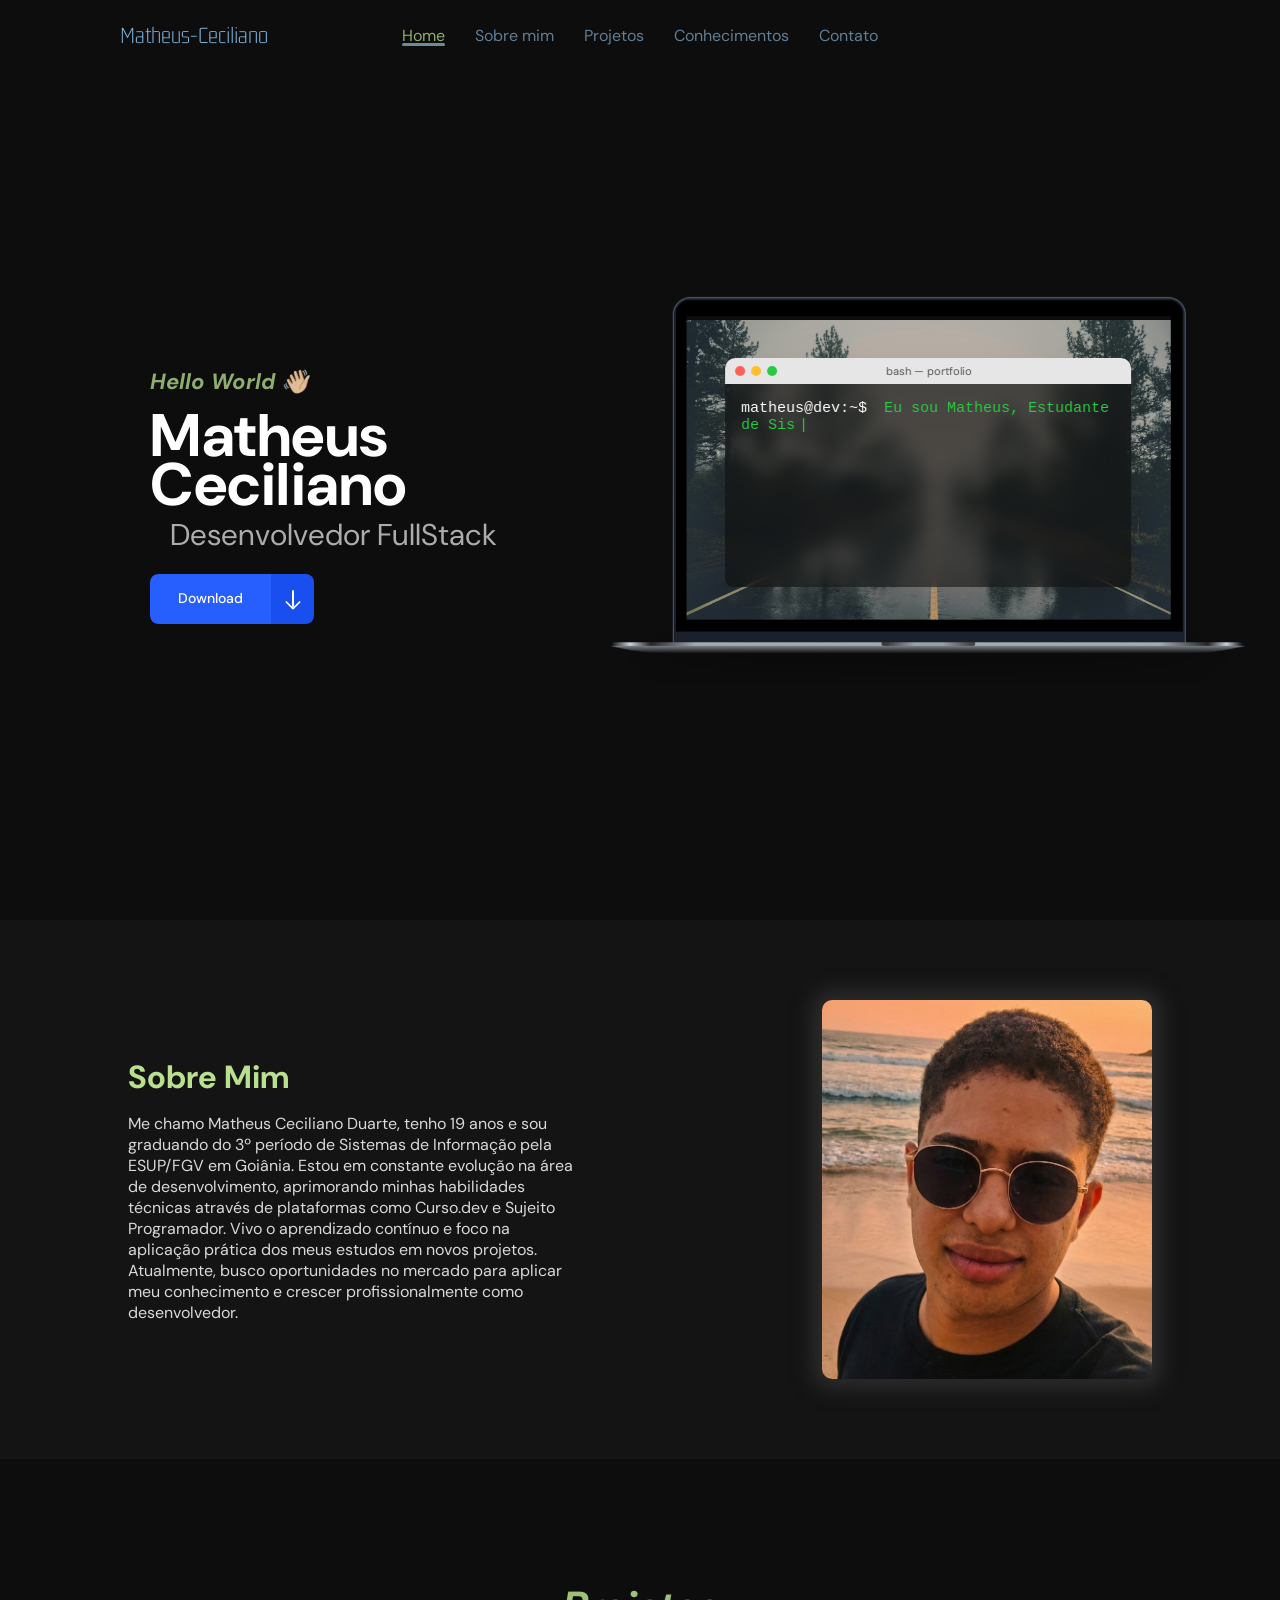
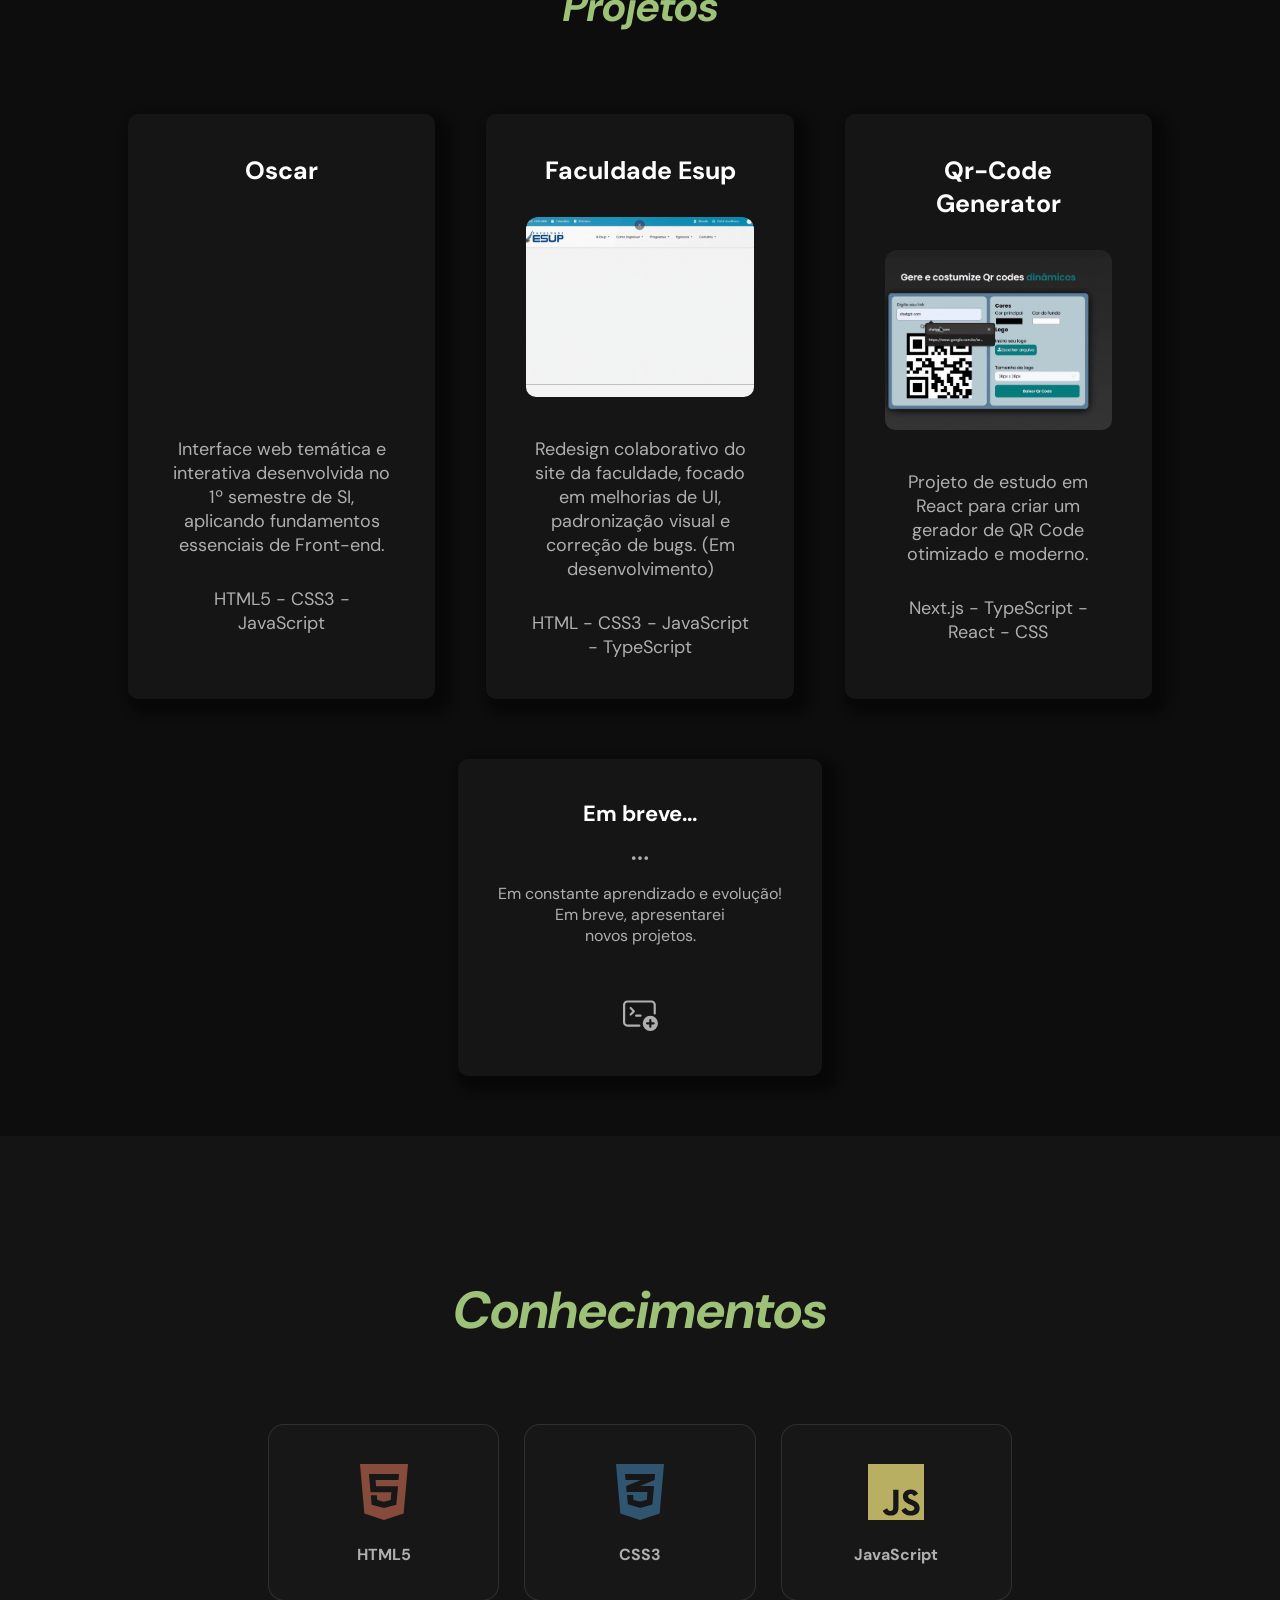
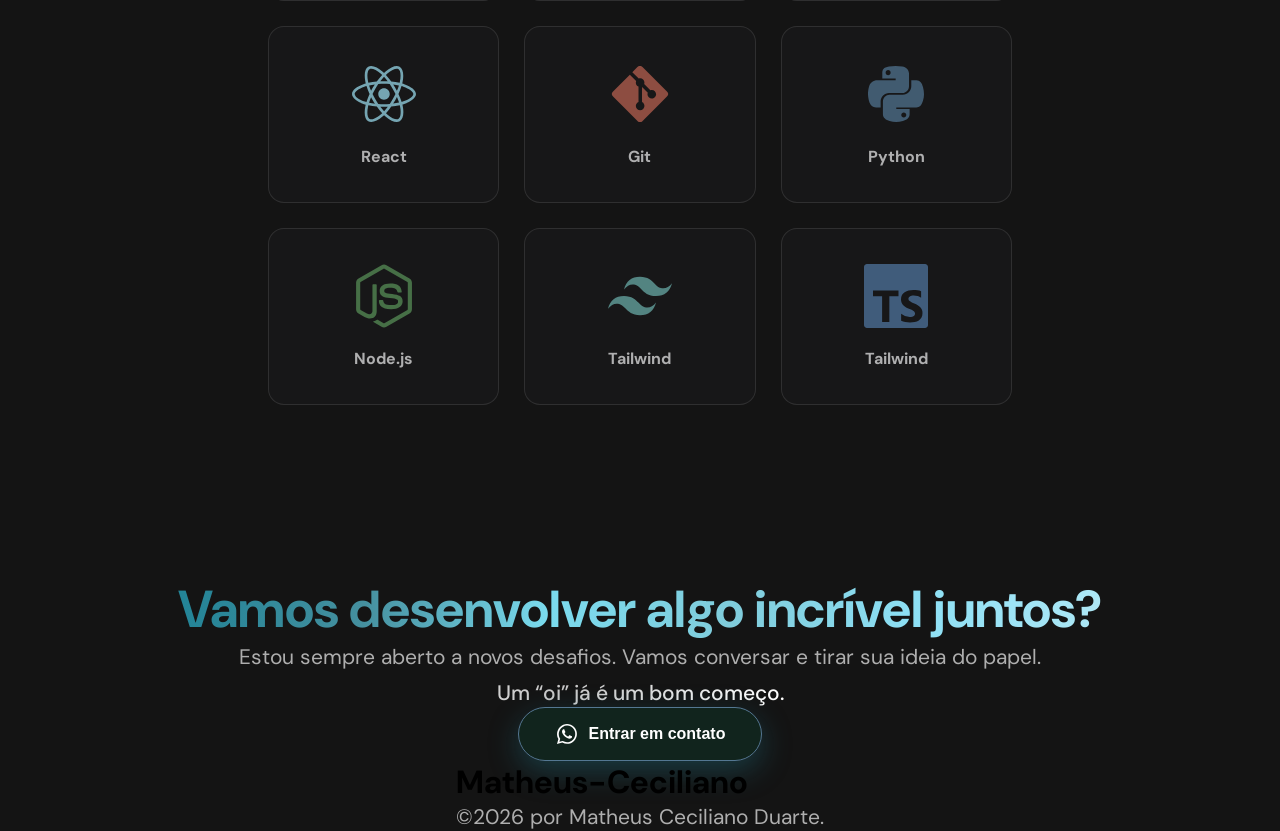
==== commit dbb1a773: "Arrumando Botão Download" ====
--- a/index.html
+++ b/index.html
@@ -93,17 +93,19 @@
             <h1>Matheus Ceciliano</h1>
             <p>Desenvolvedor FullStack</p>
 
-            <a href="#" class="call-to-action">
-                <span class="icon">
-                    <svg xmlns="http://www.w3.org/2000/svg" width="20" height="20" viewBox="0 0 24 24" fill="none"
-                        stroke="currentColor" stroke-width="2.5" stroke-linecap="round" stroke-linejoin="round">
-                        <path d="M21 15v4a2 2 0 0 1-2 2H5a2 2 0 0 1-2-2v-4"></path>
-                        <polyline points="7 10 12 15 17 10"></polyline>
-                        <line x1="12" y1="15" x2="12" y2="3"></line>
-                    </svg>
-                </span>
-                <span class="texto-btn">Baixar currículo</span>
-            </a>
+            <div class="cta-wrapper">
+                <a href="#" class="download-button" id="downloadBtn">
+                    <ul>
+                        <li>Download</li>
+                        <li>Downloading</li>
+                        <li>Open File</li>
+                    </ul>
+                    <div class="icon">
+                        <svg viewBox="0 0 24 24"></svg>
+                    </div>
+                </a>
+            </div>
+
         </div>
 
         <div class="notebook-wrapper">
@@ -441,7 +443,7 @@
     <h2>Vamos desenvolver algo incrível juntos?</h2>
 
     <p>Estou sempre aberto a novos desafios. Vamos conversar e tirar sua ideia do papel.
-        <br> <span>Um “oi” já é um bom começo.</span>
+        <br> <span class="span">Um “oi” já é um bom começo.</span>
     </p>
 
     <button class="contact"> <svg width="24" height="24" viewBox="0 0 24 24" fill="none"
@@ -490,10 +492,13 @@
 
 </footer>
 
-
+<script src="https://cdnjs.cloudflare.com/ajax/libs/gsap/3.12.2/gsap.min.js"></script>
+
+<script src="https://unpkg.com/gsap@3/dist/gsap.min.js"></script>
 
 
 <script src="js/script.js"></script>
 <script src="js/typing.js"></script>
+<script src="js/botão.js"></script>
 
 </html>
--- a/style/style.css
+++ b/style/style.css
@@ -166,6 +166,23 @@
         color: rgb(255, 255, 255);
     }
 
+    .nav-list a.active {
+        color: #90ad70;
+    }
+
+    .nav-list a.active span::after {
+        width: 100%;
+    }
+
+    /* mantém ativo mesmo com rolagem */
+    .nav.rolagem .nav-list a.active {
+        color: #ffffff;
+    }
+
+    .nav.rolagem .nav-list a.active span::after {
+        width: 100%;
+    }
+
     nav.rolagem .social-links a.instagram:hover {
         color: #d62976;
 
@@ -257,53 +274,285 @@
         text-decoration: none;
     }
 
-    .call-to-action {
+    .button {
+        display: inline-flex;
+        flex-shrink: 0;
+    }
+
+    .button ul {
+        min-width: 180px;
+        height: 28px;
+        line-height: 28px;
+        white-space: nowrap;
+        overflow: hidden;
+        text-align: center;
+    }
+
+    .button li {
+        height: 28px;
+        line-height: 28px;
+    }
+
+    /* ===== BOTÃO DE DOWNLOAD ANIMADO ===== */
+
+    /* Variantes de tema do botão */
+    .download-button.dark-single {
+        --background: none;
+        --rectangle: #242836;
+        --success: #4BC793;
+    }
+
+    .download-button.white-single {
+        --background: none;
+        --rectangle: #F5F9FF;
+        --arrow: #275efe;
+        --success: #275efe;
+        --shadow: rgba(10, 22, 50, .1);
+    }
+
+    .download-button.dark {
+        --background: #242836;
+        --rectangle: #1C212E;
+        --arrow: #F5F9FF;
+        --text: #F5F9FF;
+        --success: #2F3545;
+    }
+
+    /* Estilo base do botão de download */
+    .download-button {
+        --background: #275efe;
+        --rectangle: #184fee;
+        --success: #3d6aef;
+        --text: #fff;
+        --arrow: #fff;
+        --checkmark: #fff;
+        --shadow: rgba(10, 22, 50, .24);
+        max-width: 164px;
+        display: flex;
+        overflow: hidden;
+        text-decoration: none;
+        -webkit-mask-image: -webkit-radial-gradient(white, black);
+        background: var(--background);
+        border-radius: 8px;
+        box-shadow: 0 2px 8px -1px var(--shadow);
+        transition: transform .2s ease, box-shadow .2s ease;
+    }
+
+    .download-button:active {
+        transform: scale(.95);
+        box-shadow: 0 1px 4px -1px var(--shadow);
+    }
+
+    /* Lista de textos do botão */
+    .download-button ul {
+        margin: 0;
+        padding: 12px 28px;
+        list-style: none;
+        text-align: center;
         position: relative;
-        display: inline-flex;
-        /* Alinha ícone e texto na mesma linha */
-        align-items: center;
-        font-size: 25px;
-        font-weight: bold;
-        color: #0e98e2;
-
-        padding: 10px 0;
-        /* Ajuste o padding conforme necessário */
-        transition: color 0.3s ease;
-    }
-
-    .texto-btn {
-        display: inline-block;
-        transition: transform 0.4s cubic-bezier(0.175, 0.885, 0.32, 1.275);
-        /* Efeito elástico */
-    }
-
-    .icon {
+        backface-visibility: hidden;
+        font-size: 14px;
+        font-weight: 500;
+        line-height: 24px;
+        color: var(--text);
+    }
+
+    .download-button ul li:not(:first-child) {
+        top: 12px;
+        left: 0;
+        right: 0;
         position: absolute;
-        left: -40px;
-        /* Começa bem longe à esquerda */
-        opacity: 0;
-        display: flex;
-        align-items: center;
-        transition: all 0.4s cubic-bezier(0.175, 0.885, 0.32, 1.275);
-    }
-
-    /* --- A MÁGICA DO EMPURRÃO --- */
-
-    .call-to-action:hover .texto-btn {
-        /* O valor do translateX deve ser um pouco maior que a largura da seta */
-        transform: translateX(45px);
-    }
-
-    .call-to-action:hover .icon {
+    }
+
+    .download-button ul li:nth-child(2) {
+        top: 60px;
+    }
+
+    .download-button ul li:nth-child(3) {
+        top: 115px;
+    }
+
+    /* Ícone do botão */
+    .download-button .icon {
+        position: relative;
+        width: 50px;
+        height: 50px;
+        background: var(--rectangle);
+    }
+
+    .download-button .icon:before,
+    .download-button .icon:after {
+        content: '';
+        display: block;
+        position: absolute;
+    }
+
+    /* Seta/linha do ícone */
+    .download-button .icon:before {
+        border-radius: 1px;
+        width: 2px;
+        top: 50%;
+        left: 50%;
+        height: 17px;
+        margin: -9px 0 0 -1px;
+        background: var(--arrow);
+    }
+
+    /* Fundo de sucesso */
+    .download-button .icon:after {
+        width: 50px;
+        height: 50px;
+        transform-origin: 50% 0;
+        border-radius: 0 0 80% 80%;
+        background: var(--success);
+        top: 0;
         left: 0;
-        /* A seta assume o lugar onde o texto estava */
-        opacity: 1;
-    }
-
-    .call-to-action:hover {
-        color: #0a9dec;
-    }
-
+        transform: scaleY(0);
+    }
+
+    /* SVG do ícone */
+    .download-button .icon svg {
+        display: block;
+        position: absolute;
+        width: 20px;
+        height: 20px;
+        left: 50%;
+        top: 55%;
+        margin: -9px 0 0 -10px;
+        fill: none;
+        z-index: 1;
+        stroke-width: 2px;
+        stroke: var(--arrow);
+        stroke-linecap: round;
+        stroke-linejoin: round;
+    }
+
+    /* Estado de loading/animação */
+    .download-button.loading ul {
+        animation: text calc(var(--duration) * 1ms) linear forwards calc(var(--duration) * .065ms);
+    }
+
+    .download-button.loading .icon:before {
+        animation: line calc(var(--duration) * 1ms) linear forwards calc(var(--duration) * .065ms);
+    }
+
+    .download-button.loading .icon:after {
+        animation: background calc(var(--duration) * 1ms) linear forwards calc(var(--duration) * .065ms);
+    }
+
+    .download-button.loading .icon svg {
+        animation: svg calc(var(--duration) * 1ms) linear forwards calc(var(--duration) * .065ms);
+    }
+
+    /* ===== ANIMAÇÕES ===== */
+
+    @keyframes text {
+
+        10%,
+        85% {
+            transform: translateY(-100%);
+        }
+
+        95%,
+        100% {
+            transform: translateY(-200%);
+        }
+    }
+
+    @keyframes line {
+
+        5%,
+        10% {
+            transform: translateY(-30px);
+        }
+
+        40% {
+            transform: translateY(-20px);
+        }
+
+        65% {
+            transform: translateY(0);
+        }
+
+        75%,
+        100% {
+            transform: translateY(30px);
+        }
+    }
+
+    @keyframes svg {
+
+        0%,
+        20% {
+            stroke-dasharray: 0;
+            stroke-dashoffset: 0;
+        }
+
+        21%,
+        89% {
+            stroke-dasharray: 26px;
+            stroke-dashoffset: 26px;
+            stroke-width: 3px;
+            margin: -10px 0 0 -10px;
+            stroke: var(--checkmark);
+        }
+
+        100% {
+            stroke-dasharray: 26px;
+            stroke-dashoffset: 0;
+            margin: -10px 0 0 -10px;
+            stroke: var(--checkmark);
+        }
+
+        12% {
+            opacity: 1;
+        }
+
+        20%,
+        89% {
+            opacity: 0;
+        }
+
+        90%,
+        100% {
+            opacity: 1;
+        }
+    }
+
+    @keyframes background {
+        10% {
+            transform: scaleY(0);
+        }
+
+        40% {
+            transform: scaleY(.15);
+        }
+
+        65% {
+            transform: scaleY(.5);
+            border-radius: 0 0 50% 50%;
+        }
+
+        75% {
+            border-radius: 0 0 50% 50%;
+        }
+
+        90%,
+        100% {
+            border-radius: 0;
+        }
+
+        75%,
+        100% {
+            transform: scaleY(1);
+        }
+    }
+
+    /* ===== ESTILOS ADICIONAIS PARA O WRAPPER ===== */
+
+    .cta-wrapper {
+        margin-top: 20px;
+    }
 
 
 
@@ -1556,4 +1805,55 @@
             font-size: 26px;
             margin: 20px 0 40px;
         }
+    }
+
+
+    /* ===== RESPONSIVIDADE PARA CELULARES ===== */
+
+    @media (max-width: 480px) {
+        .download-button {
+            width: 100%;
+            max-width: 280px;
+            justify-content: center;
+            margin: 0 auto 20px auto;
+            /* Centraliza horizontalmente e adiciona 10px de margem inferior */
+            display: flex;
+            /* Garante que o margin auto funcione */
+        }
+
+        .cta-wrapper {
+            display: flex;
+            justify-content: center;
+            width: 100%;
+        }
+
+        .download-button ul {
+            padding: 10px 16px;
+            font-size: 13px;
+            flex-grow: 1;
+        }
+
+        .download-button .icon {
+            width: 44px;
+            height: 44px;
+            flex-shrink: 0;
+        }
+
+        .download-button .icon:after {
+            width: 44px;
+            height: 44px;
+        }
+
+        /* Ajuste fino das posições dos textos no mobile */
+        .download-button ul li:not(:first-child) {
+            top: 10px;
+        }
+
+        .download-button ul li:nth-child(2) {
+            top: 54px;
+        }
+
+        .download-button ul li:nth-child(3) {
+            top: 98px;
+        }
     }
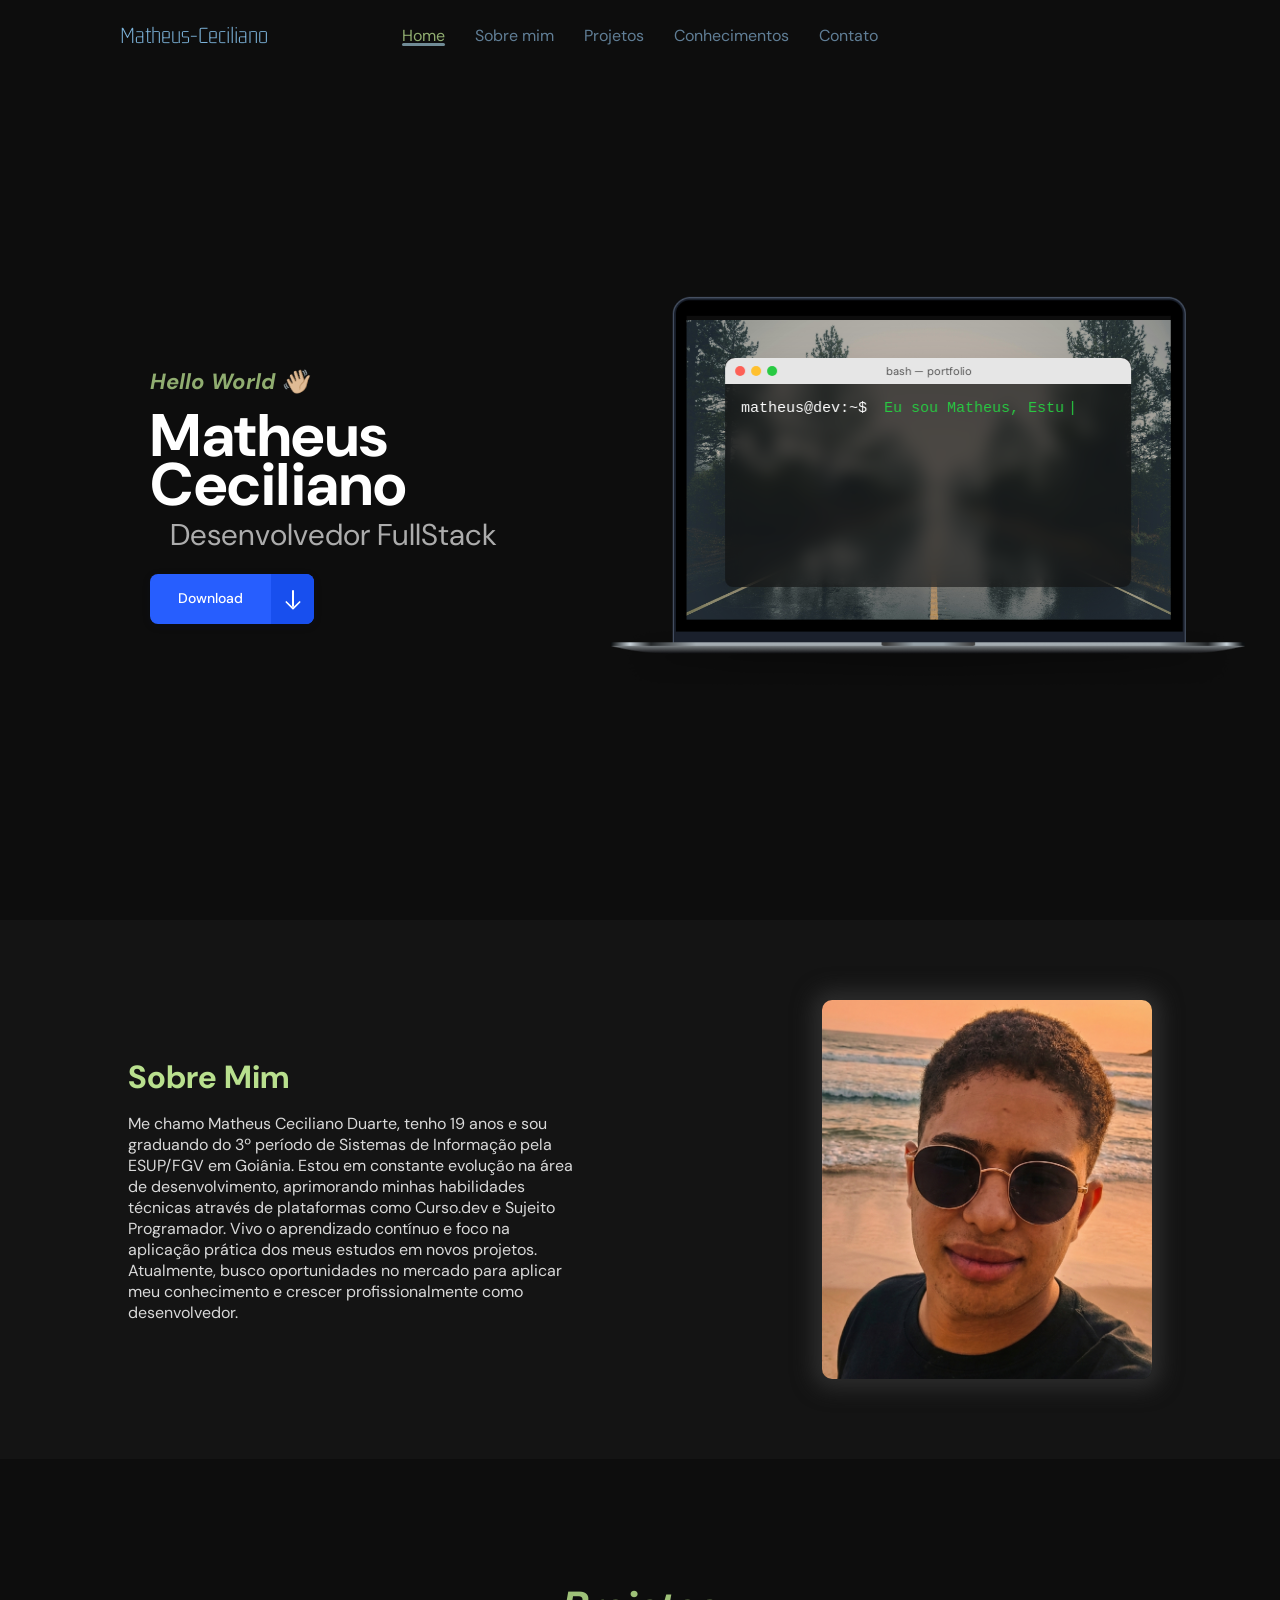
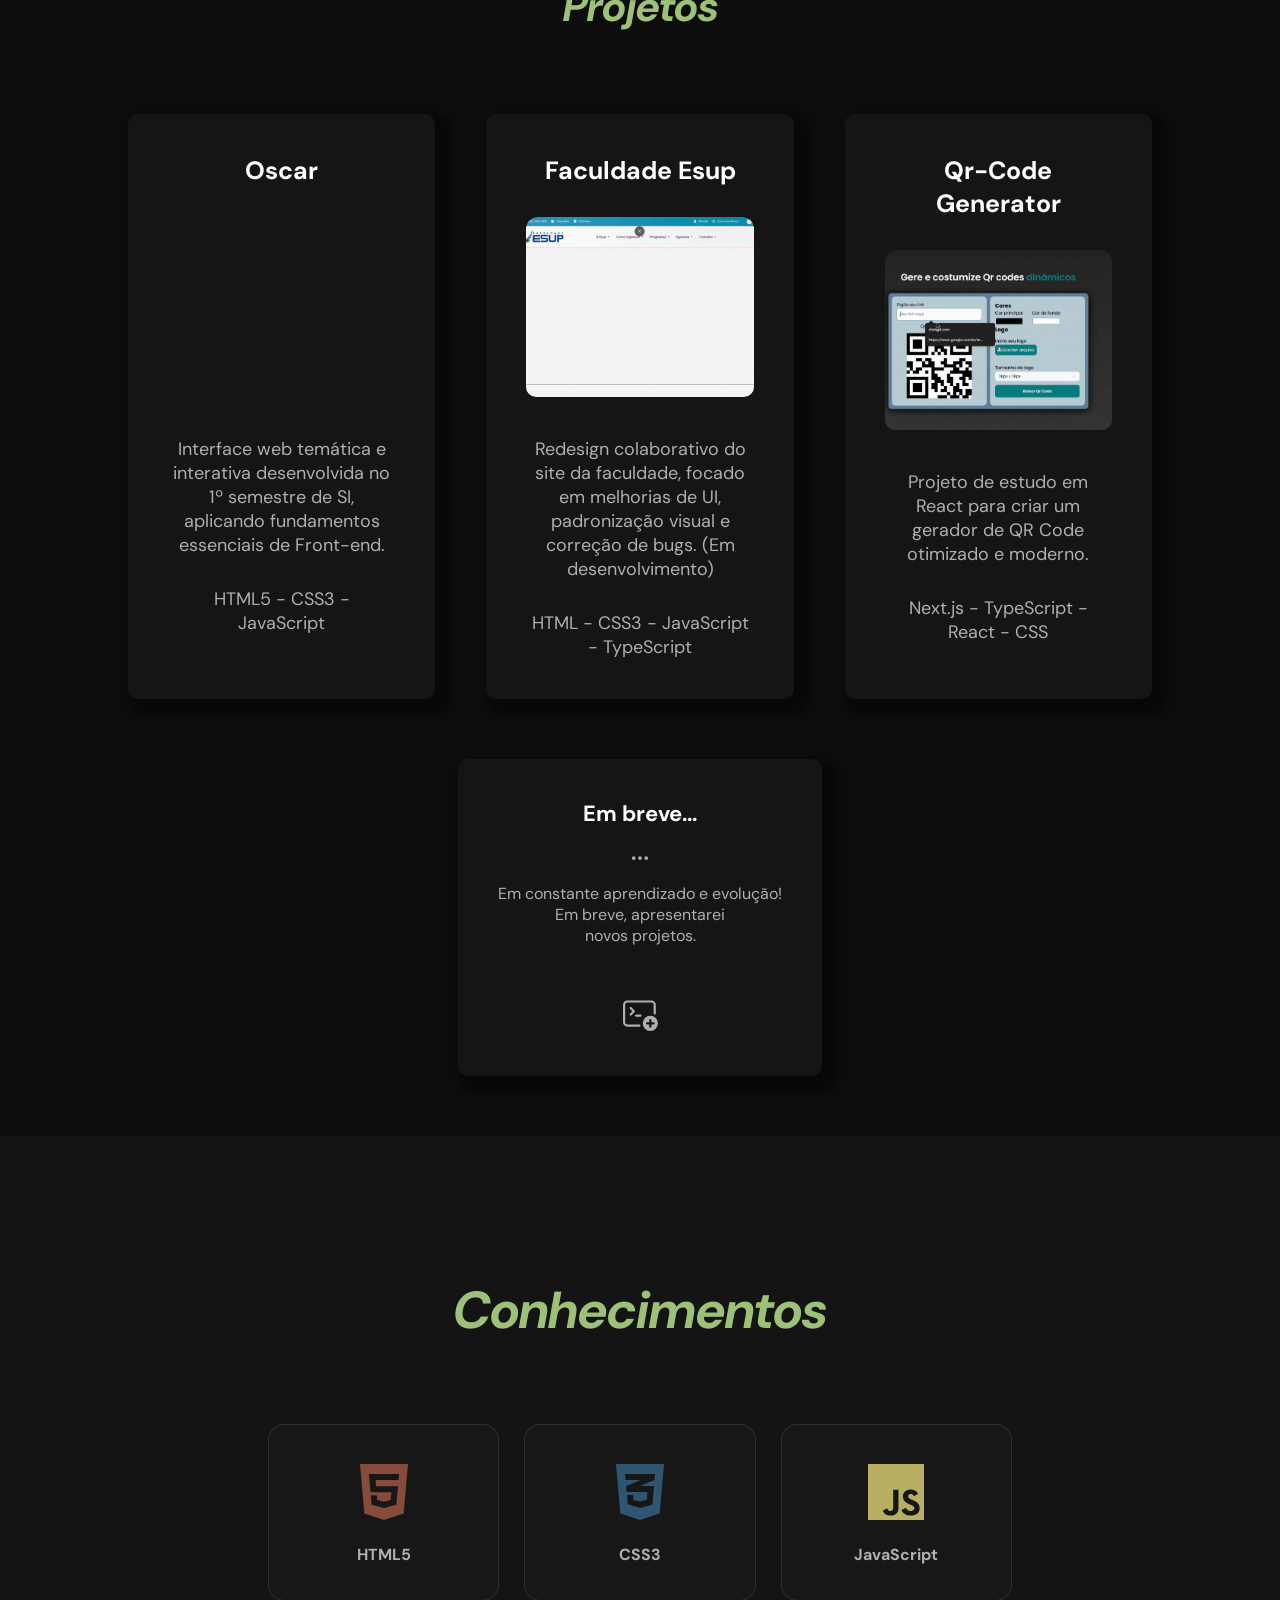
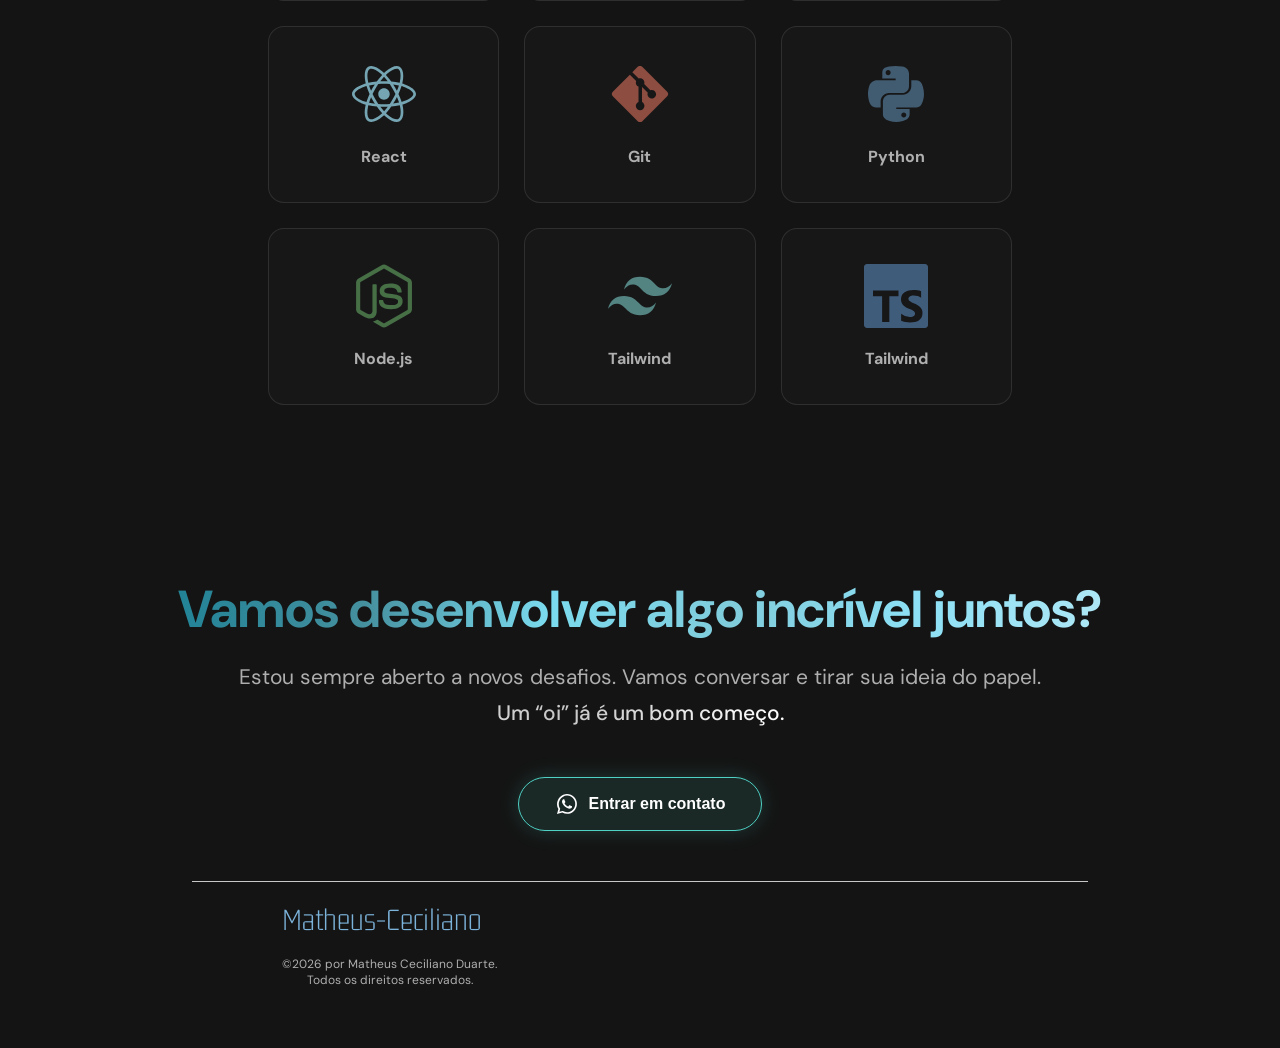
==== commit 215f3d7c: "Pronto" ====
--- a/index.html
+++ b/index.html
@@ -458,11 +458,12 @@
         <div class="coluna1">
             <h1 class="titulo-final">Matheus-Ceciliano</h1>
 
-            <p>©2026 por Matheus Ceciliano Duarte.</p>
+            <p>©2026 por Matheus Ceciliano Duarte. <br>
+                Todos os direitos reservados.</p>
         </div>
 
         <div class="colunab">
-            <div class="social-links">
+            <div class="social-linksa">
 
                 <a href="https://github.com/Matheus-Ceciliano" class="github" target="_blank">
                     <i class="ri-github-fill"></i>
--- a/style/style.css
+++ b/style/style.css
@@ -331,7 +331,7 @@
         display: flex;
         overflow: hidden;
         text-decoration: none;
-        -webkit-mask-image: -webkit-radial-gradient(white, black);
+
         background: var(--background);
         border-radius: 8px;
         box-shadow: 0 2px 8px -1px var(--shadow);
@@ -554,7 +554,26 @@
         margin-top: 20px;
     }
 
-
+    /* Estado de loading/animação */
+    .download-button.loading ul {
+        animation: text calc(var(--duration) * 1ms) linear forwards calc(var(--duration) * .065ms);
+    }
+
+    /* TRAVA DEFINITIVA: Quando terminar, mantemos o estado final travado no Open File */
+    .download-button.finished ul {
+        transform: translateY(-200%) !important;
+        animation: none !important;
+    }
+
+    .download-button.finished .icon:after {
+        transform: scaleY(1) !important;
+        border-radius: 0 !important;
+        animation: none !important;
+    }
+
+    .download-button.finished .icon:before {
+        display: none !important;
+    }
 
     /*FIm Main*/
 
@@ -1333,6 +1352,7 @@
 
     .footer h2 {
         margin-top: 70px;
+        margin-bottom: 20px;
         background: linear-gradient(90deg,
                 #238497,
                 #4ca1b2e0,
@@ -1352,7 +1372,7 @@
     }
 
     .footer p {
-        margin-top: 50px;
+
         font-size: 21px;
         color: rgba(255, 255, 255, 0.66);
         text-align: center;
@@ -1381,27 +1401,153 @@
     }
 
     .footer .contact {
-        background: rgba(7, 100, 64, 0.2);
-
+        /* Cores base baseadas no seu design */
+        background: rgba(79, 209, 197, 0.1);
+        /* Ciano com transparência */
         color: #ffffff;
+        border: 1px solid #4FD1C5;
+        /* Borda no tom de destaque */
+
+        /* Estrutura e Tipografia */
         padding: 14px 36px;
         border-radius: 50px;
-
+        margin-top: 50px;
+        margin-bottom: 50px;
         font-weight: 600;
         font-size: 16px;
         display: inline-flex;
         align-items: center;
         gap: 10px;
-        border: 1px solid #547792;
         text-decoration: none;
-        transition: transform 0.3s ease, box-shadow 0.3s ease, filter 0.3s ease;
-        box-shadow: 0 10px 30px rgba(35, 132, 151, 0.35);
+
+        /* Animação e Efeitos */
+        transition: all 0.4s cubic-bezier(0.4, 0, 0.2, 1);
+        box-shadow: 0 0 20px rgba(79, 209, 197, 0.2);
+        position: relative;
+        overflow: hidden;
+    }
+
+    /* O efeito de brilho que percorre da esquerda para a direita */
+    .footer .contact::before {
+        content: '';
+        position: absolute;
+        top: 0;
+        left: -100%;
+        width: 100%;
+        height: 100%;
+        background: linear-gradient(120deg,
+                transparent,
+                rgba(79, 209, 197, 0.4),
+                transparent);
+        transition: all 0.7s;
     }
 
     .footer .contact:hover {
-        background: #4c6c85;
-        ;
-    }
+        background: rgba(79, 209, 197, 0.2);
+        transform: translateY(-3px);
+        box-shadow: 0 10px 25px rgba(79, 209, 197, 0.4);
+        border-color: #64FFDA;
+        /* Brilho extra na borda ao passar o mouse */
+    }
+
+    .footer .contact:hover::before {
+        left: 100%;
+    }
+
+    /* Ajuste opcional para o ícone do WhatsApp se estiver usando */
+    .footer .contact i,
+    .footer .contact svg {
+        font-size: 20px;
+        color: #4FD1C5;
+        transition: color 0.4s ease;
+    }
+
+    .footer .contact:hover i,
+    .footer .contact:hover svg {
+        color: #ffffff;
+    }
+
+
+
+    .footer .wrapper {
+        width: 70%;
+        border-top: solid 1px #c8c8c8;
+        display: flex;
+        flex-direction: row;
+        justify-content: space-between;
+        align-items: center;
+    }
+
+    .coluna1 .titulo-final {
+        font-family: 'Gemunu Libre', sans-serif;
+        font-weight: 200;
+        color: #7cb3da;
+        margin-top: 20px;
+        margin-bottom: 20px;
+        margin-left: 90px;
+        transition: 0.5s ease-in-out;
+
+    }
+
+    .coluna1 p {
+        font-size: 12px;
+        padding-left: 90px;
+        padding-bottom: 60px;
+    }
+
+    .colunab {
+        display: flex;
+        justify-content: center;
+        align-items: center;
+    }
+
+    .social-links-footer {
+        position: absolute;
+        right: 230px;
+        display: flex;
+        gap: 20px;
+
+
+    }
+
+    .social-links-footer a {
+        display: inline-block;
+        text-decoration: none;
+        color: #ffffff;
+        font-size: 1.4rem;
+        transition: 0.5s ease-in-out;
+
+    }
+
+
+    .social-links-footer a:hover {
+        transform: translateY(-5px);
+
+    }
+
+    .social-links-footer a.instagram:hover {
+        color: #d62976;
+
+    }
+
+
+    .social-links-footer a.github:hover {
+        color: #ffffff;
+    }
+
+
+    .social-links-footer a.linkedin:hover {
+        color: #0077b5;
+    }
+
+    .social-links-footer a.twitter:hover {
+        color: #0016df;
+    }
+
+
+
+
+
 
     @media (min-width: 1650px) {
         .main h1 {
@@ -1825,11 +1971,12 @@
             display: flex;
             justify-content: center;
             width: 100%;
+
         }
 
         .download-button ul {
             padding: 10px 16px;
-            font-size: 13px;
+            font-size: 19px;
             flex-grow: 1;
         }
 
@@ -1846,14 +1993,95 @@
 
         /* Ajuste fino das posições dos textos no mobile */
         .download-button ul li:not(:first-child) {
-            top: 10px;
+            top: 0;
+            /* Alinhado ao topo do container */
+            left: 0;
+            right: 0;
+            position: absolute;
+
         }
 
         .download-button ul li:nth-child(2) {
-            top: 54px;
+            top: 58px;
+
+            /* Exatamente abaixo do primeiro */
         }
 
         .download-button ul li:nth-child(3) {
-            top: 98px;
+            top: 104px;
+
+            /* Exatamente abaixo do segundo */
+        }
+    }
+
+    /* ===== RESPONSIVIDADE DO FOOTER ===== */
+
+    @media (max-width: 1024px) {
+        .footer h2 {
+            font-size: 42px;
+            padding: 0 20px;
+            text-align: center;
+        }
+
+        .footer p {
+            font-size: 18px;
+            padding: 0 30px;
+        }
+
+        .footer .wrapper {
+            width: 90%;
+        }
+    }
+
+    @media (max-width: 768px) {
+        .footer h2 {
+            font-size: 32px;
+            margin-top: 50px;
+        }
+
+        .footer .contact {
+            padding: 12px 28px;
+            font-size: 14px;
+            margin-top: 30px;
+            margin-bottom: 40px;
+        }
+
+        .footer .wrapper {
+            flex-direction: column;
+            gap: 20px;
+            padding: 30px 0;
+            text-align: center;
+        }
+
+        .coluna1 .titulo-final {
+            margin-left: 0;
+            margin-bottom: 10px;
+        }
+
+        .coluna1 p {
+            padding-left: 0;
+            padding-bottom: 10px;
+        }
+
+        .social-links-footer {
+            position: static;
+            /* Remove o absolute para fluir no flex column */
+            justify-content: center;
+            margin-bottom: 20px;
+        }
+    }
+
+    @media (max-width: 480px) {
+        .footer h2 {
+            font-size: 26px;
+        }
+
+        .footer p {
+            font-size: 16px;
+        }
+
+        .footer .contact {
+            width: 80%;
+            justify-content: center;
         }
     }
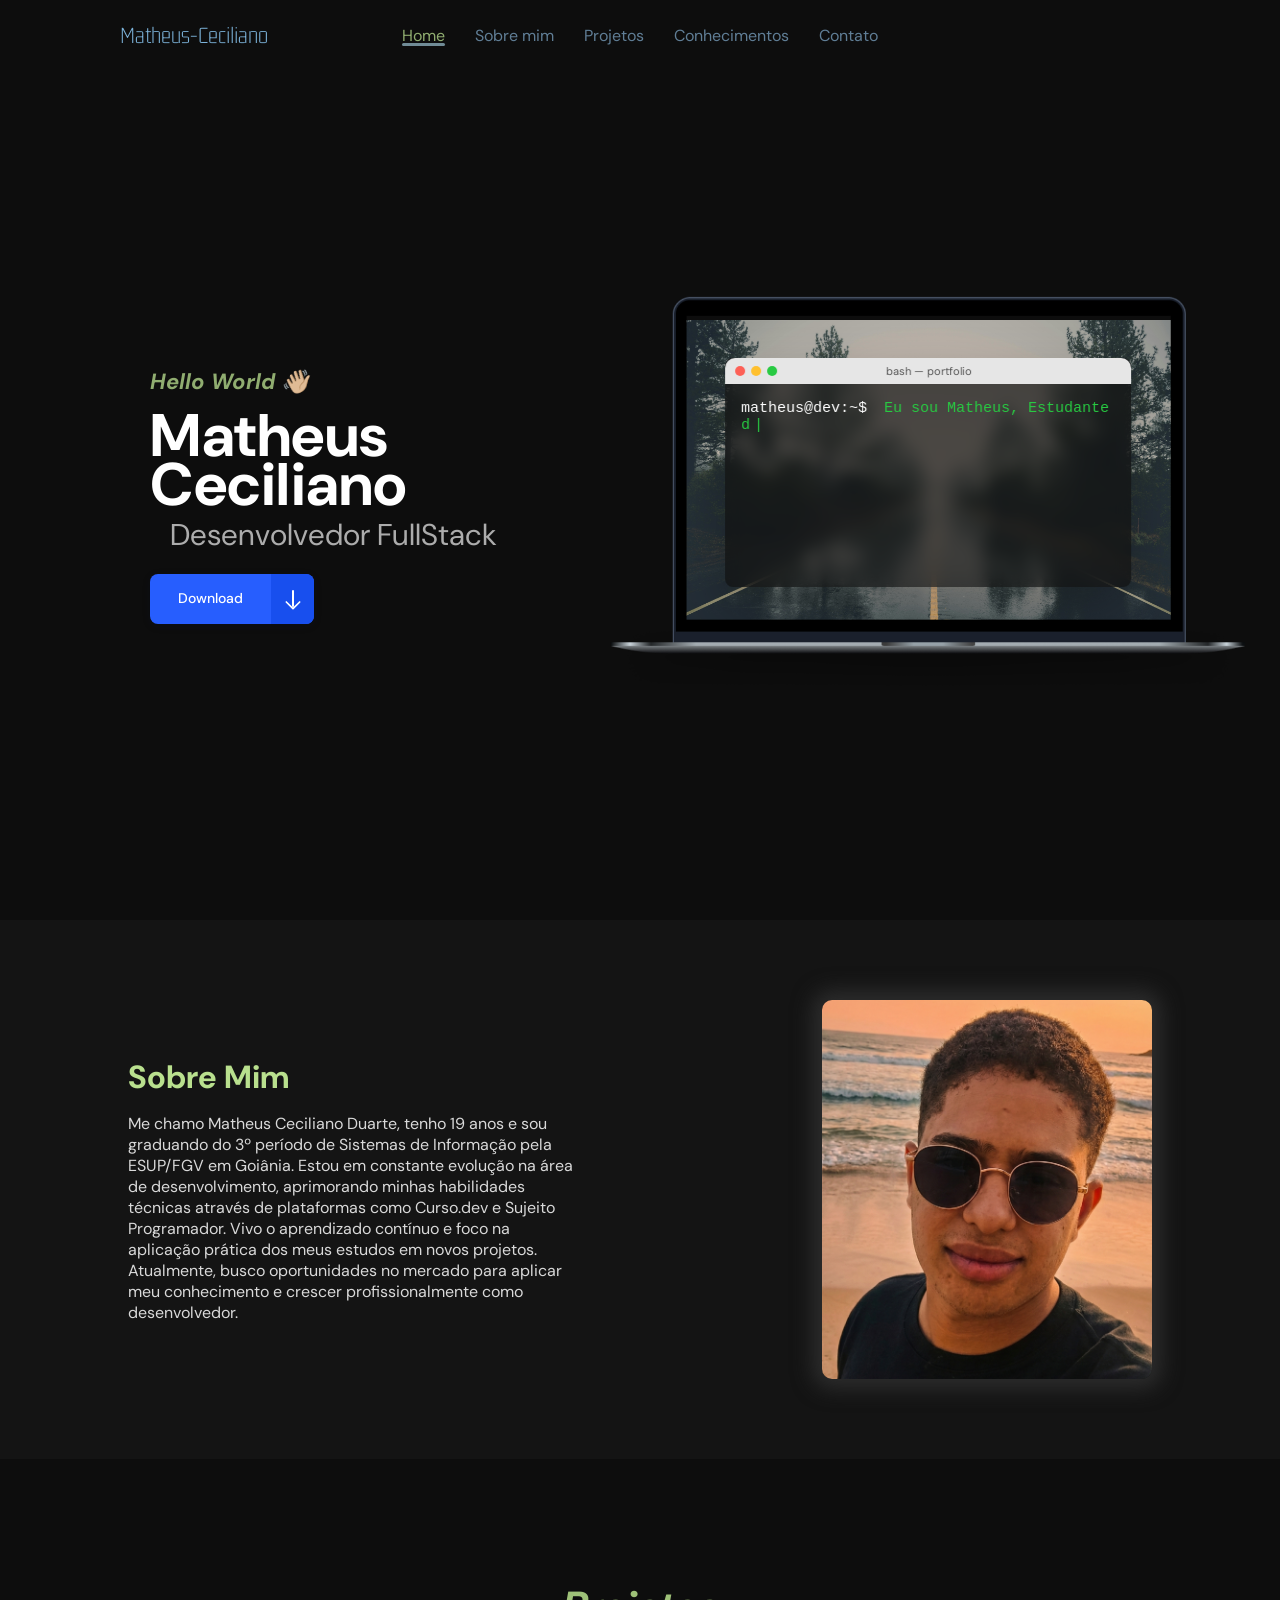
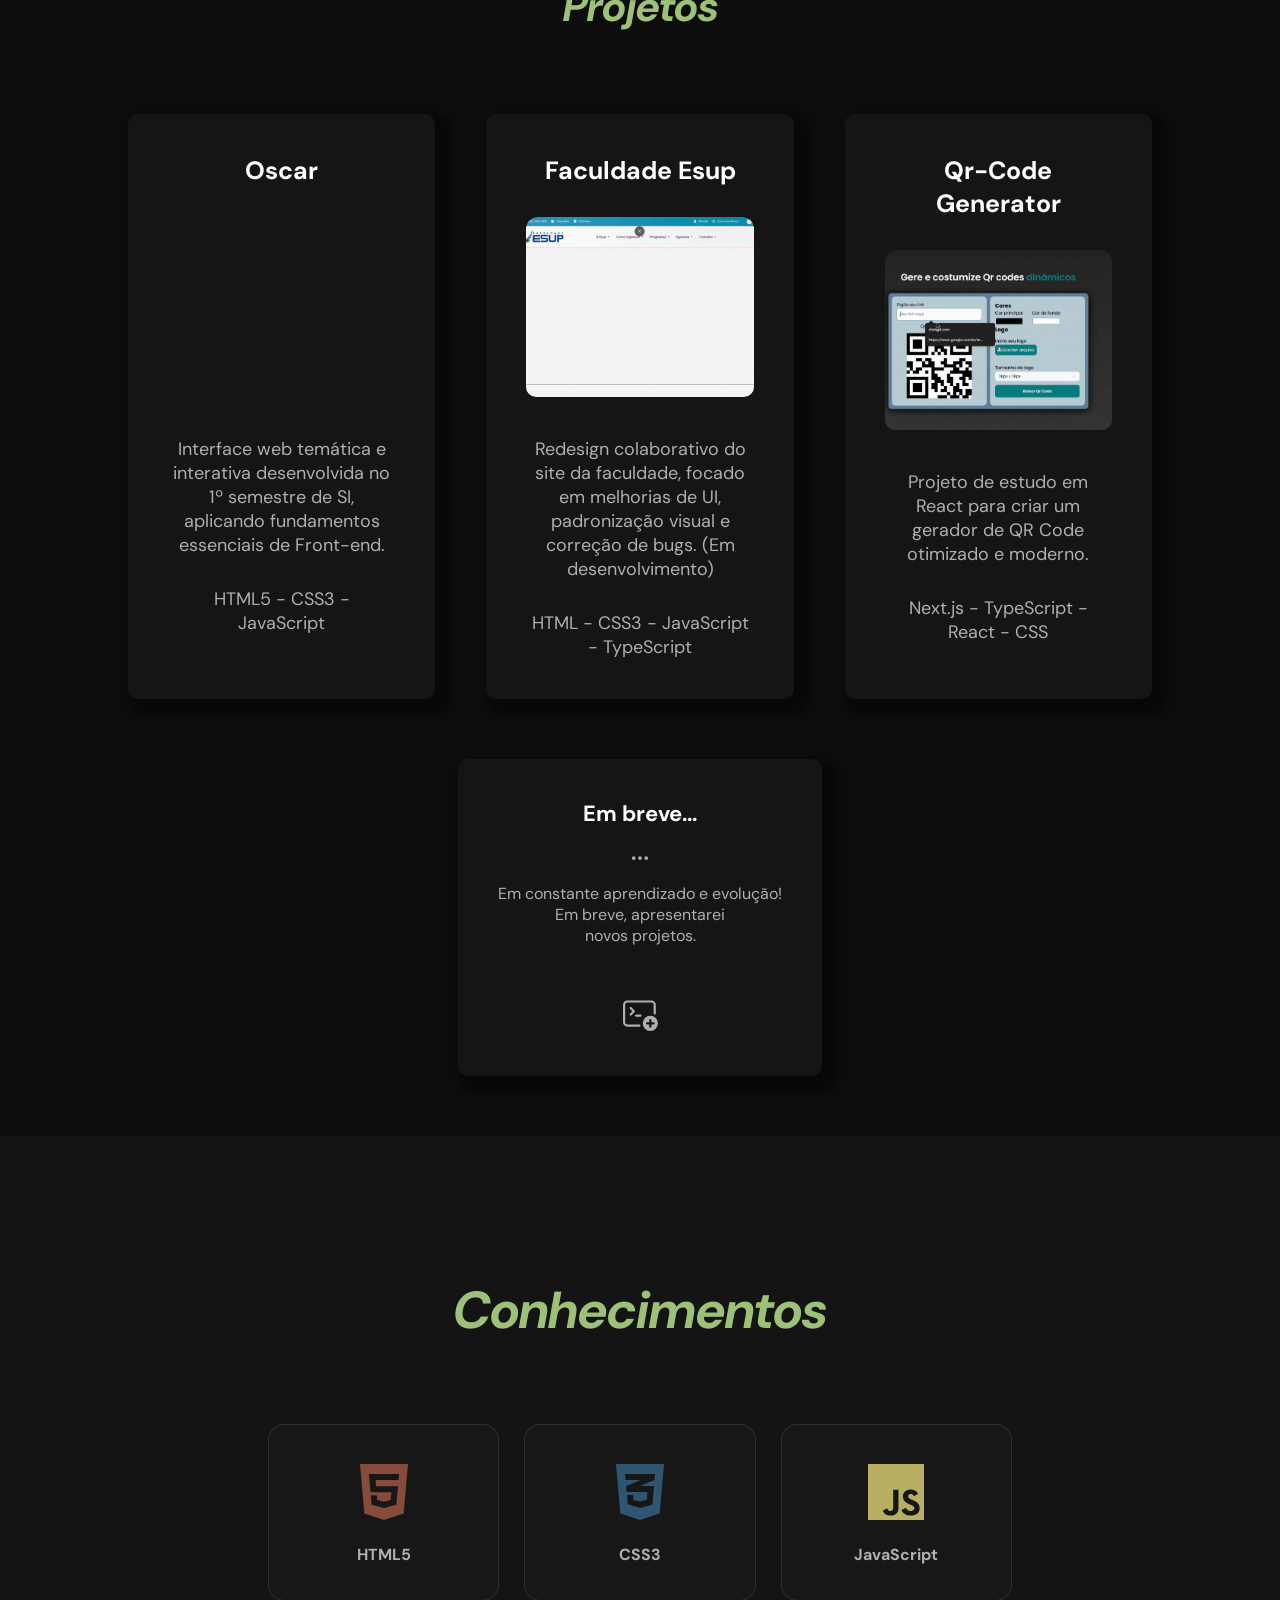
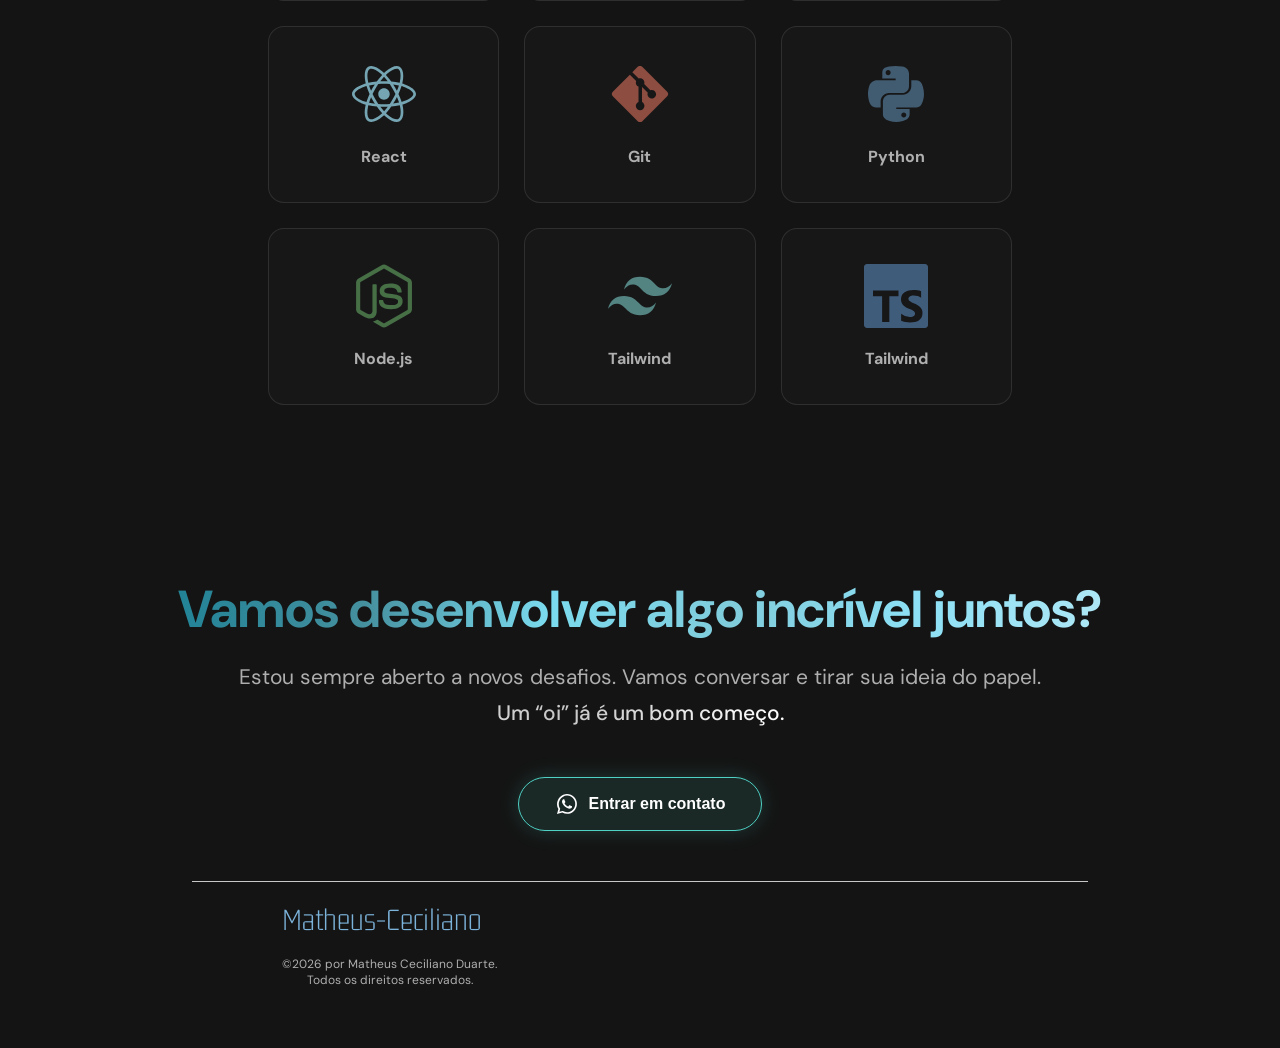
==== commit a1ea26fe: "ProntoAS" ====
--- a/index.html
+++ b/index.html
@@ -463,7 +463,7 @@
         </div>
 
         <div class="colunab">
-            <div class="social-linksa">
+            <div class="social_links_footer">
 
                 <a href="https://github.com/Matheus-Ceciliano" class="github" target="_blank">
                     <i class="ri-github-fill"></i>
--- a/style/style.css
+++ b/style/style.css
@@ -1495,53 +1495,47 @@
         padding-bottom: 60px;
     }
 
-    .colunab {
+    .wrapper .colunab {
+        flex: 1;
         display: flex;
-        justify-content: center;
+        justify-content: flex-end;
         align-items: center;
     }
 
-    .social-links-footer {
-        position: absolute;
-        right: 230px;
+    .social_links_footer {
         display: flex;
         gap: 20px;
-
-
-    }
-
-    .social-links-footer a {
+    }
+
+    .footer .social_links_footer a {
         display: inline-block;
         text-decoration: none;
         color: #ffffff;
-        font-size: 1.4rem;
+        font-size: 1.8rem;
         transition: 0.5s ease-in-out;
-
-    }
-
-
-    .social-links-footer a:hover {
+    }
+
+    /* Efeitos de Hover */
+    .colunab .social_links_footer a:hover {
         transform: translateY(-5px);
-
-    }
-
-    .social-links-footer a.instagram:hover {
+    }
+
+    .colunab .social_links_footer .instagram:hover {
         color: #d62976;
-
-    }
-
-
-    .social-links-footer a.github:hover {
-        color: #ffffff;
-    }
-
-
-    .social-links-footer a.linkedin:hover {
+    }
+
+    .colunab social_links_footer .github:hover {
+        color: #4FD1C5;
+    }
+
+    /* Usando o ciano do seu site */
+    .colunab .social_links_footer .linkedin:hover {
         color: #0077b5;
     }
 
-    .social-links-footer a.twitter:hover {
-        color: #0016df;
+    .colunab .social_links_footer .twitter:hover {
+        color: #031aeb;
+        opacity: 0.8;
     }
 
 
@@ -2069,6 +2063,11 @@
             justify-content: center;
             margin-bottom: 20px;
         }
+
+        .colunab .social-links-footer a {
+            display: inline-block;
+            text-decoration: none;
+        }
     }
 
     @media (max-width: 480px) {
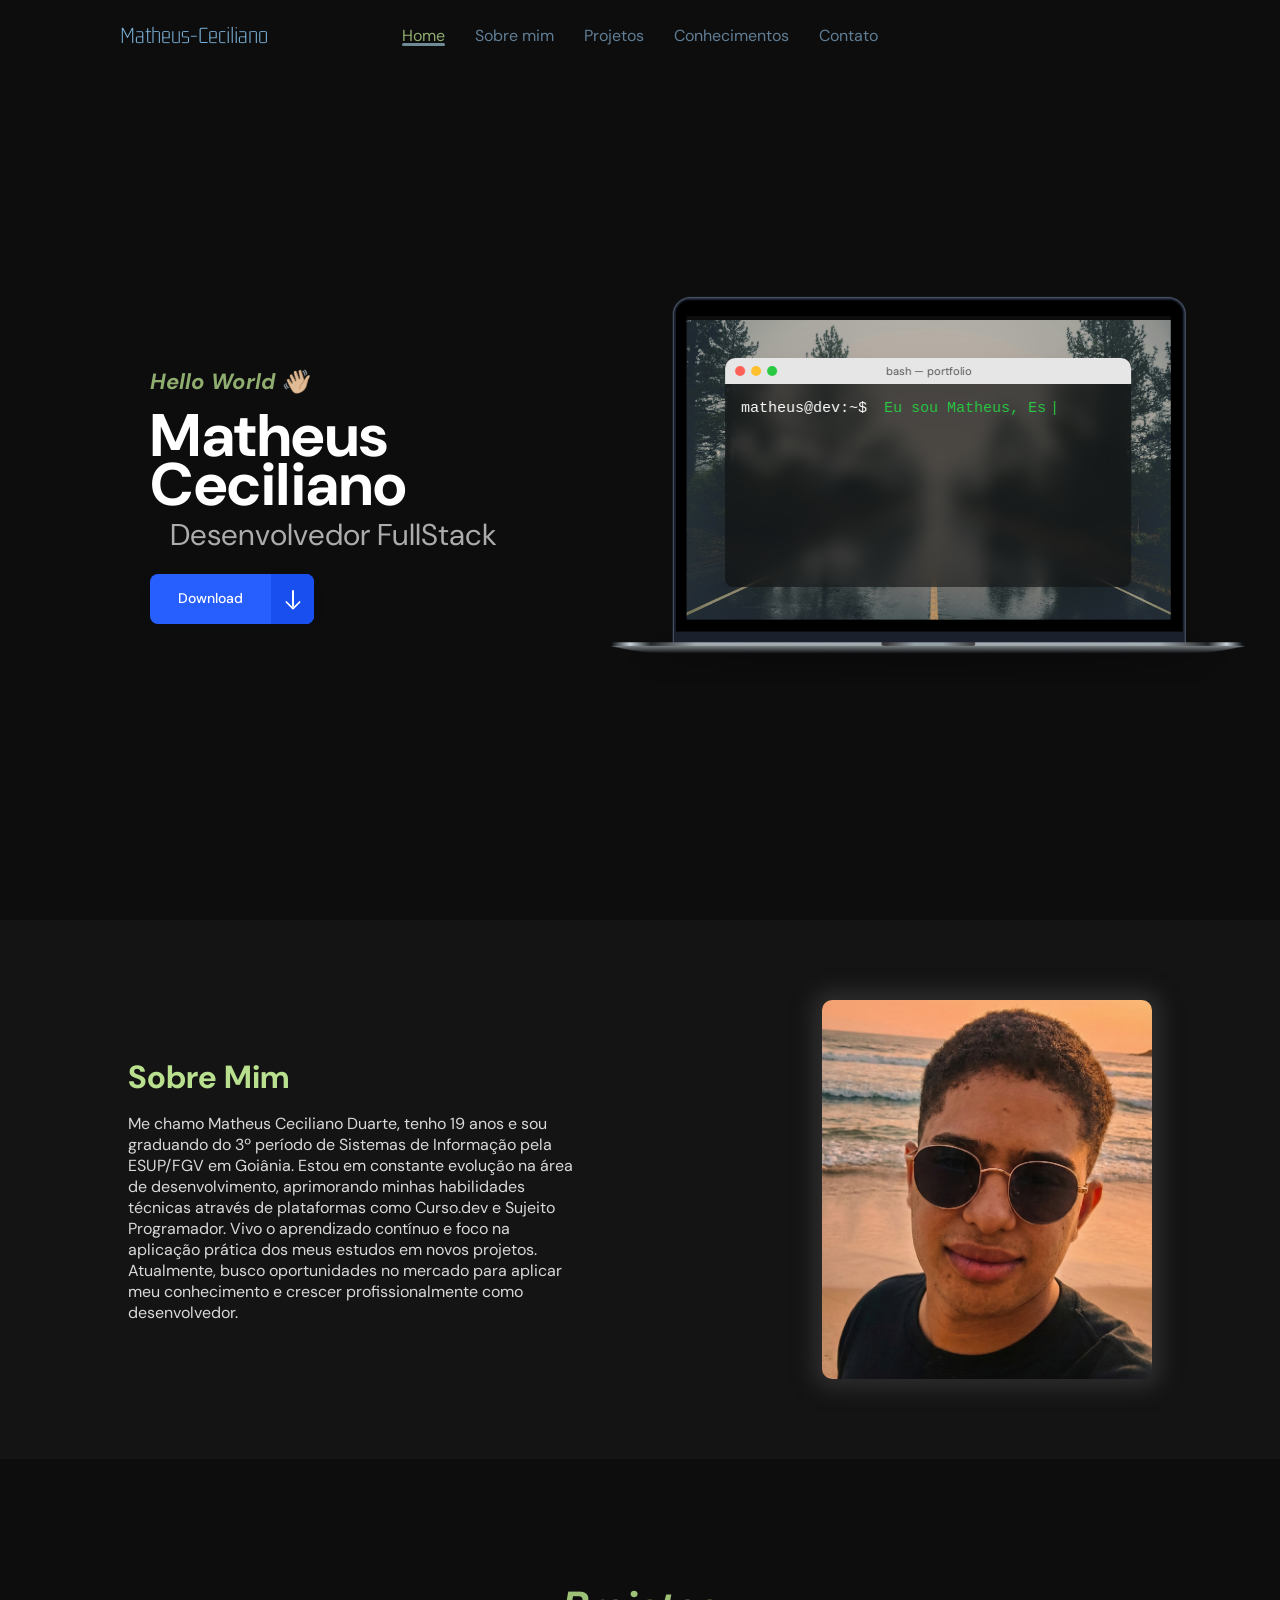
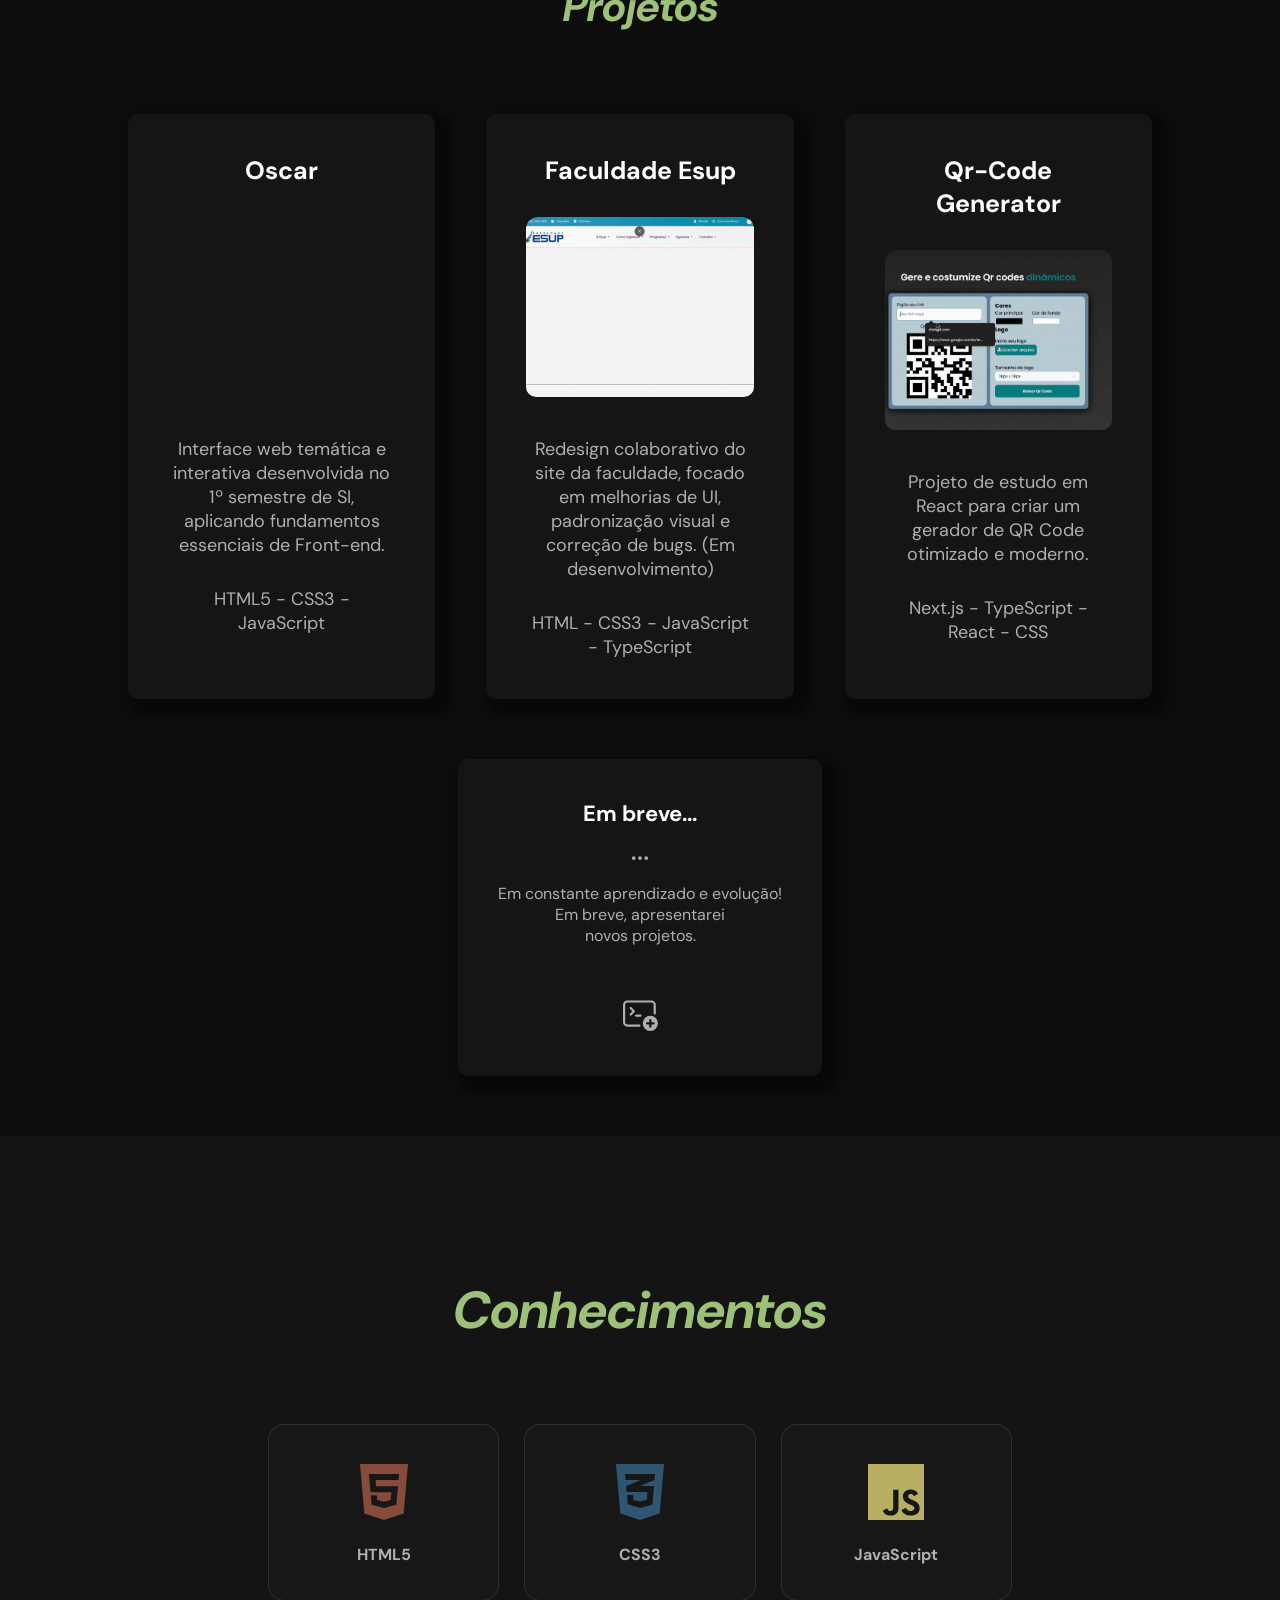
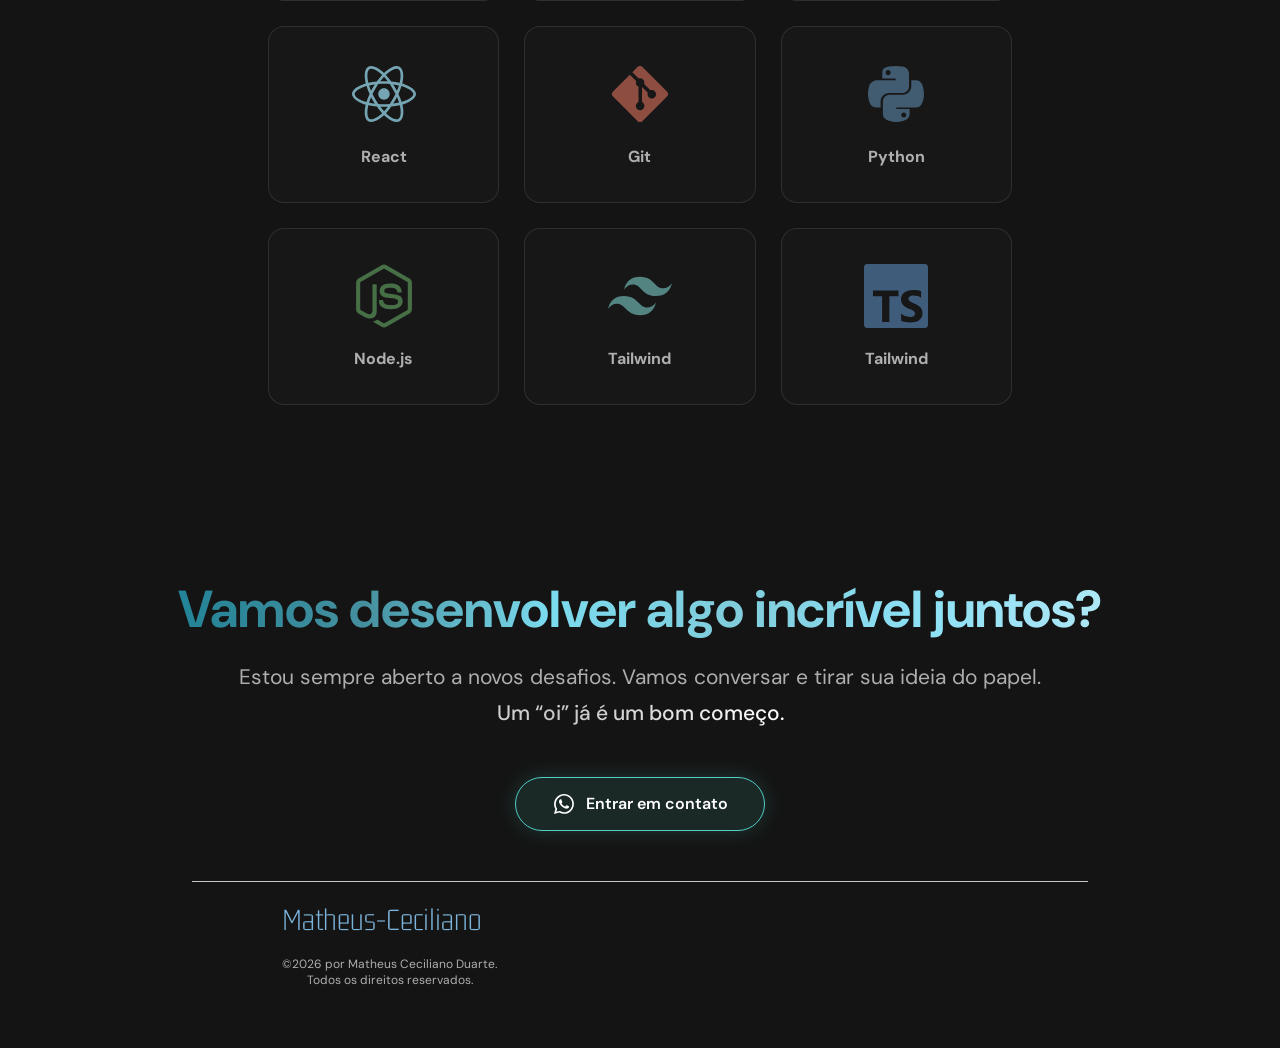
==== commit 66c2db59: "Ultimo commit por um bom tempo" ====
--- a/index.html
+++ b/index.html
@@ -60,7 +60,7 @@
             </li>
 
             <li>
-                <a href="#"><span>Contato</span> </a>
+                <a href="#footer"><span>Contato</span> </a>
             </li>
         </ul>
 
@@ -287,7 +287,7 @@
 
 
 
-    <section class="shortly-container">
+    <section class="shortly-container" id="Projetos">
         <div class="card">
             <div class="shortly">
                 <h3>Em breve...</h3>
@@ -438,22 +438,22 @@
 </body>
 
 
-<footer class="footer" id="Fale-comigo">
+<footer class="footer" id="footer">
     <div class="gradient"></div>
     <h2>Vamos desenvolver algo incrível juntos?</h2>
 
     <p>Estou sempre aberto a novos desafios. Vamos conversar e tirar sua ideia do papel.
         <br> <span class="span">Um “oi” já é um bom começo.</span>
     </p>
-
-    <button class="contact"> <svg width="24" height="24" viewBox="0 0 24 24" fill="none"
-            xmlns="http://www.w3.org/2000/svg">
+    <a href="https://wa.me/5562985653861?text=Ol%C3%A1%2C%20Matheus!%20Vi%20seu%20portf%C3%B3lio%20e%20gostaria%20de%20conversar%20sobre%20um%20projeto%20de%20desenvolvimento"
+        class="contact" target="_blank">
+        <svg width="24" height="24" viewBox="0 0 24 24" fill="none" xmlns="http://www.w3.org/2000/svg">
             <path
                 d="M16.6 14.0001C16.4 13.9001 15.1 13.3001 14.9 13.2001C14.7 13.1001 14.5 13.1001 14.3 13.3001C14.1 13.5001 13.7 14.1001 13.5 14.3001C13.4 14.5001 13.2 14.5001 13 14.4001C12.3 14.1001 11.6 13.7001 11 13.2001C10.5 12.7001 10 12.1001 9.6 11.5001C9.5 11.3001 9.6 11.1001 9.7 11.0001C9.8 10.9001 9.9 10.7001 10.1 10.6001C10.2 10.5001 10.3 10.3001 10.3 10.2001C10.4 10.1001 10.4 9.9001 10.3 9.8001C10.2 9.7001 9.7 8.5001 9.5 8.0001C9.4 7.3001 9.2 7.3001 9 7.3001C8.9 7.3001 8.7 7.3001 8.5 7.3001C8.3 7.3001 8 7.5001 7.9 7.6001C7.3 8.2001 7 8.9001 7 9.7001C7.1 10.6001 7.4 11.5001 8 12.3001C9.1 13.9001 10.5 15.2001 12.2 16.0001C12.7 16.2001 13.1 16.4001 13.6 16.5001C14.1 16.7001 14.6 16.7001 15.2 16.6001C15.9 16.5001 16.5 16.0001 16.9 15.4001C17.1 15.0001 17.1 14.6001 17 14.2001C17 14.2001 16.8 14.1001 16.6 14.0001ZM19.1 4.9001C15.2 1.0001 8.9 1.0001 5 4.9001C1.8 8.1001 1.2 13.0001 3.4 16.9001L2 22.0001L7.3 20.6001C8.8 21.4001 10.4 21.8001 12 21.8001C17.5 21.8001 21.9 17.4001 21.9 11.9001C22 9.3001 20.9 6.8001 19.1 4.9001ZM16.4 18.9001C15.1 19.7001 13.6 20.2001 12 20.2001C10.5 20.2001 9.1 19.8001 7.8 19.1001L7.5 18.9001L4.4 19.7001L5.2 16.7001L5 16.4001C2.6 12.4001 3.8 7.4001 7.7 4.9001C11.6 2.4001 16.6 3.7001 19 7.5001C21.4 11.4001 20.3 16.5001 16.4 18.9001Z"
                 fill="white"></path>
-        </svg>Entrar em contato</button>
-
-
+        </svg>
+        Entrar em contato
+    </a>
     <div class="wrapper">
         <div class="coluna1">
             <h1 class="titulo-final">Matheus-Ceciliano</h1>
--- a/style/style.css
+++ b/style/style.css
@@ -1996,13 +1996,13 @@
         }
 
         .download-button ul li:nth-child(2) {
-            top: 58px;
+            top: 54px;
 
             /* Exatamente abaixo do primeiro */
         }
 
         .download-button ul li:nth-child(3) {
-            top: 104px;
+            top: 100px;
 
             /* Exatamente abaixo do segundo */
         }
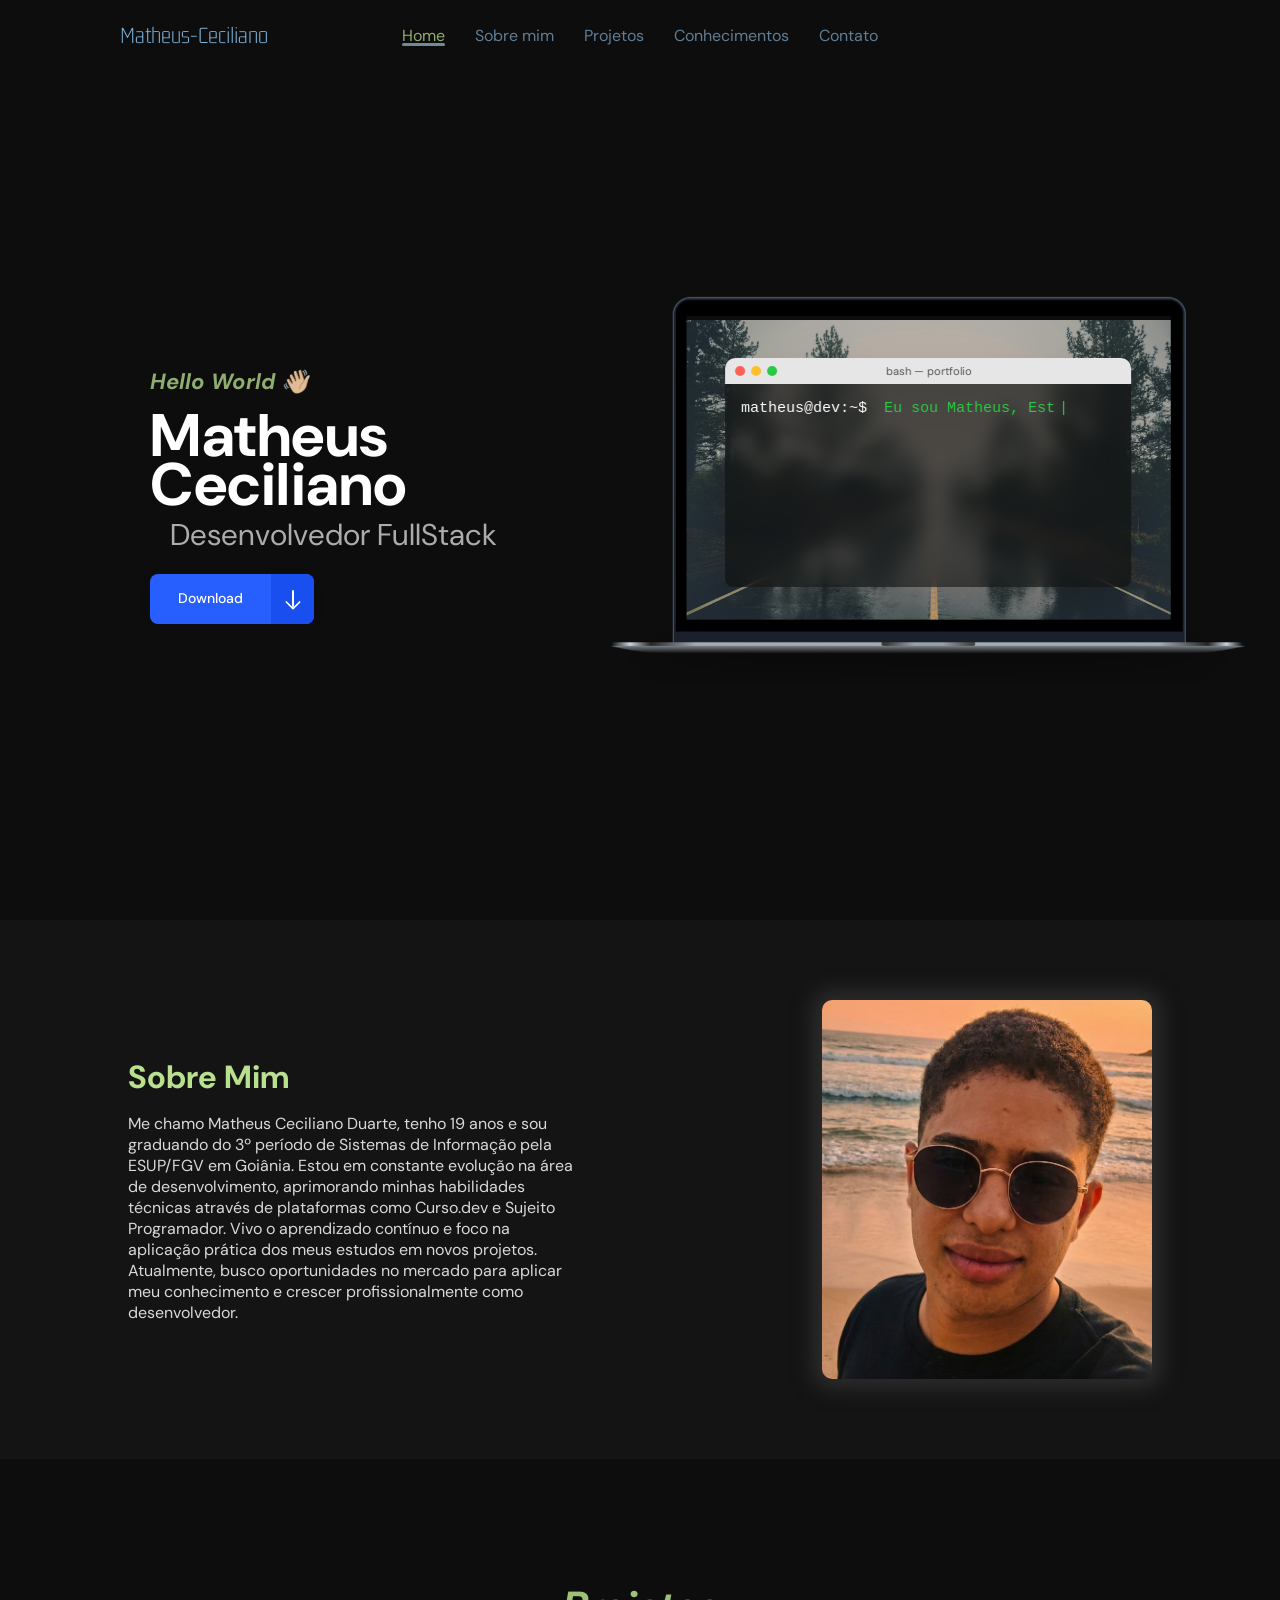
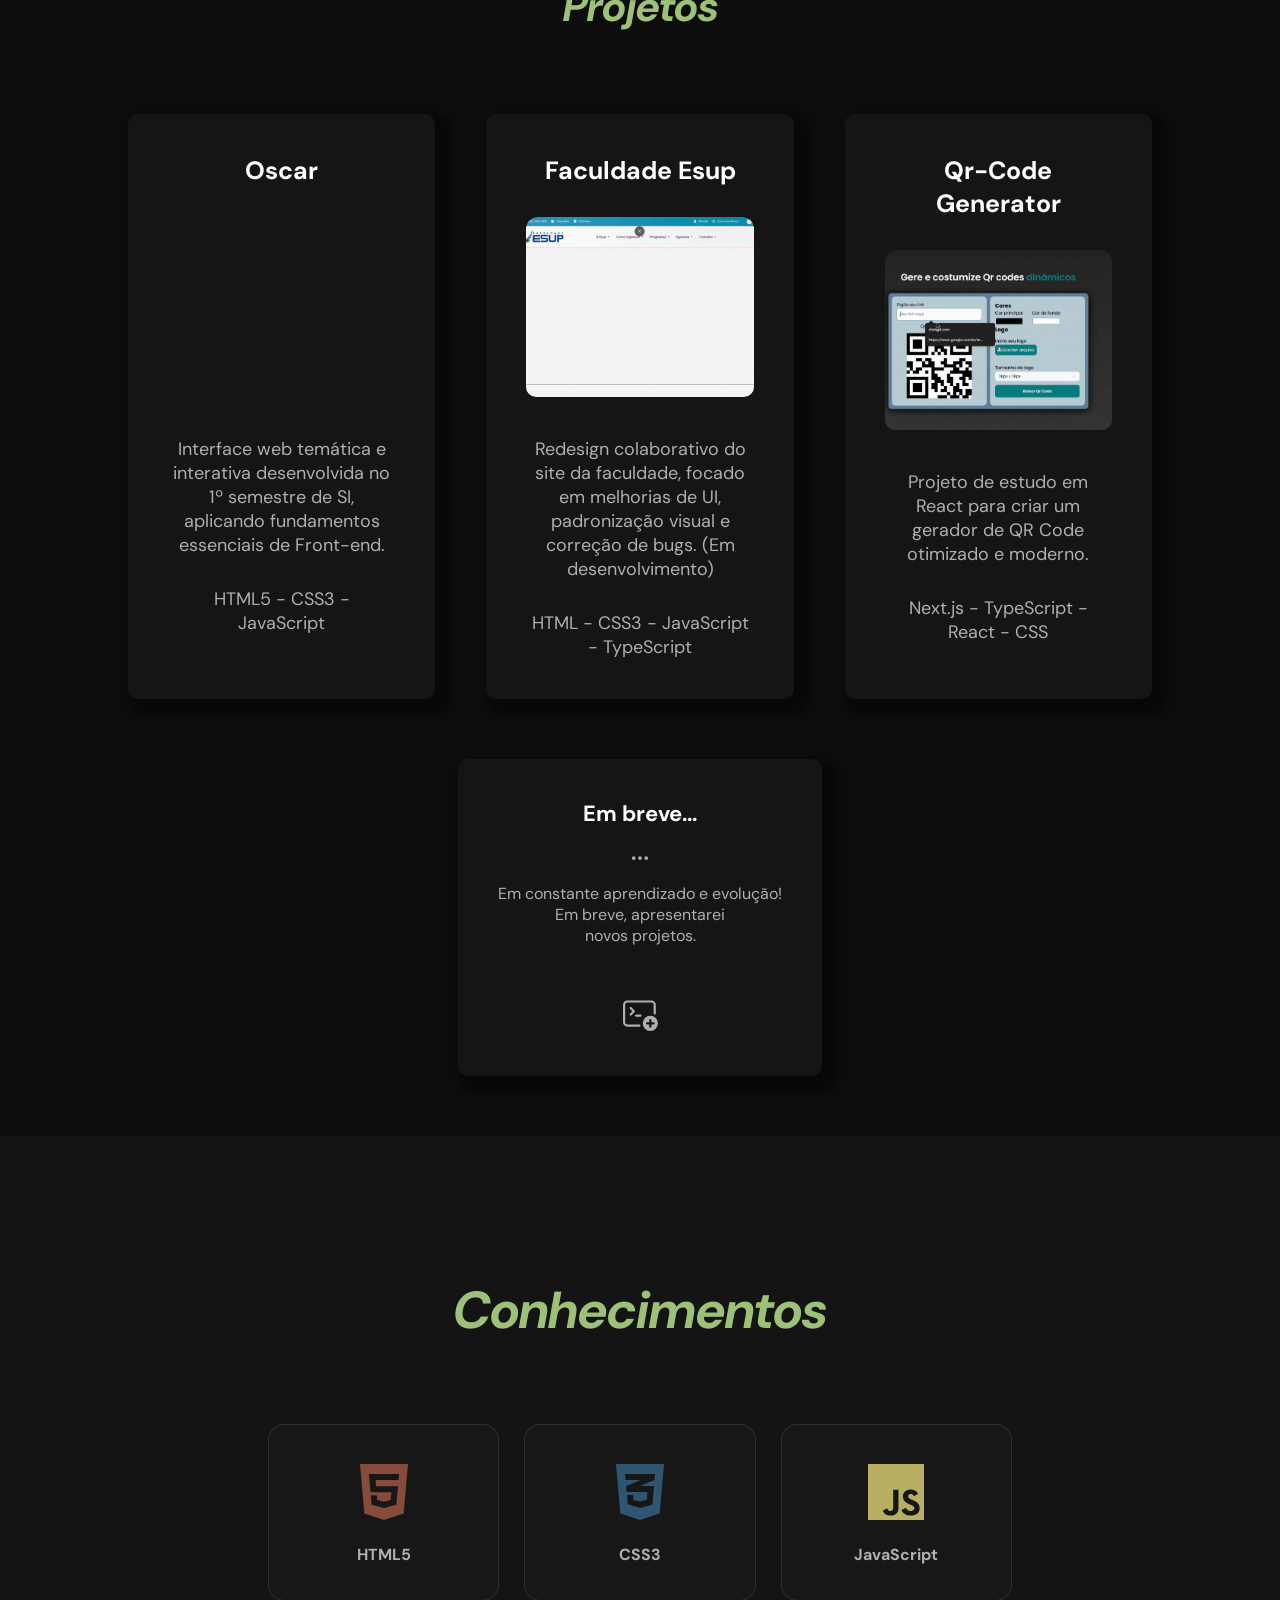
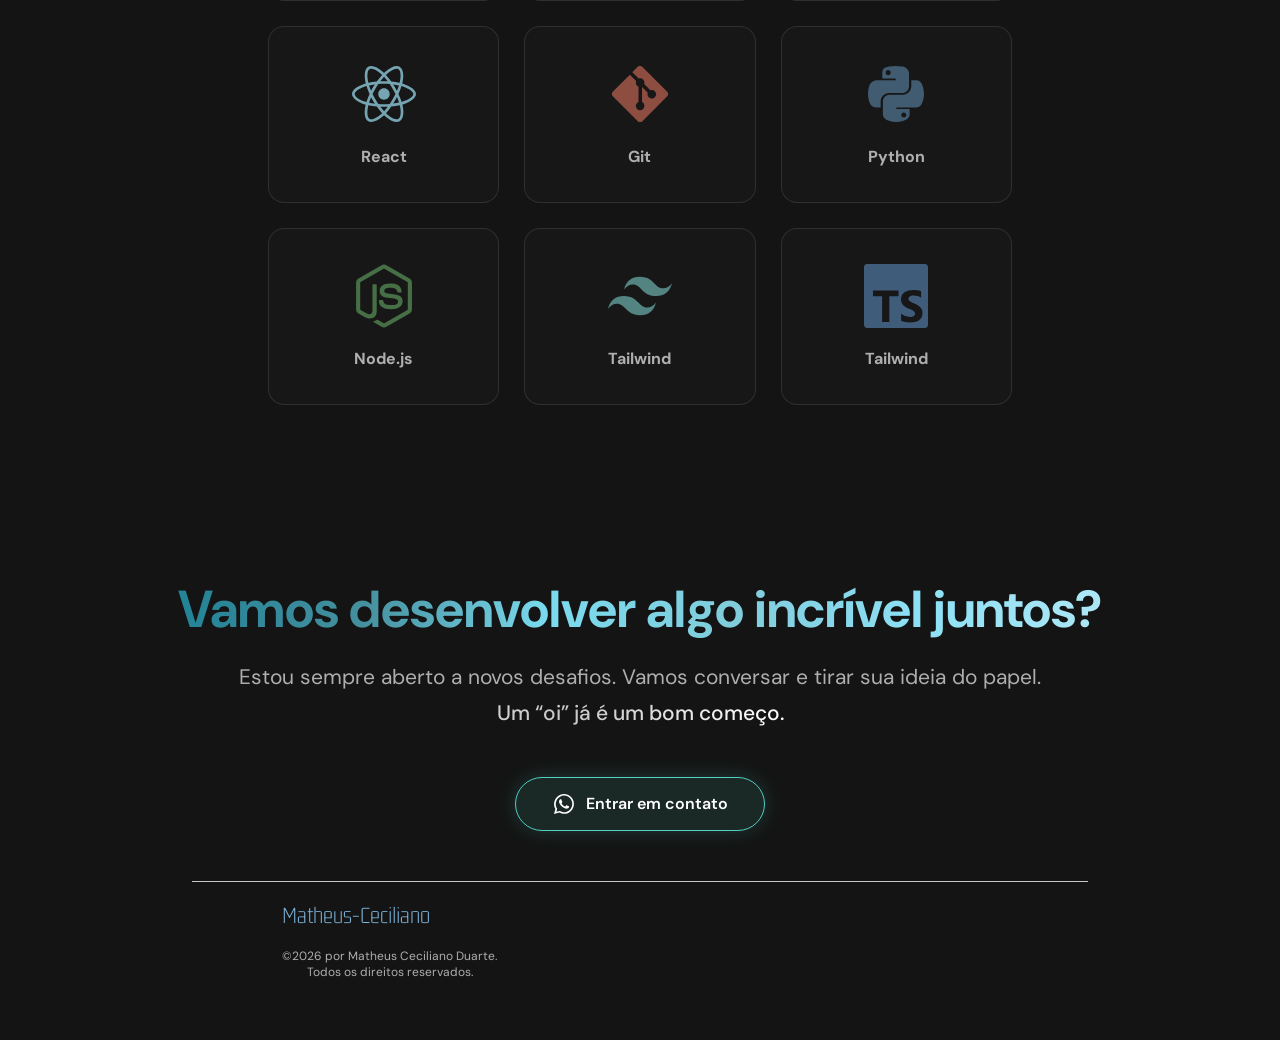
==== commit a899538d: "Ultimos Ajustes" ====
--- a/index.html
+++ b/index.html
@@ -60,7 +60,7 @@
             </li>
 
             <li>
-                <a href="#footer"><span>Contato</span> </a>
+                <a href="#contato"><span>Contato</span> </a>
             </li>
         </ul>
 
@@ -432,13 +432,10 @@
 
     </section>
 
-
-
-
 </body>
 
 
-<footer class="footer" id="footer">
+<section class="footer" id="contato">
     <div class="gradient"></div>
     <h2>Vamos desenvolver algo incrível juntos?</h2>
 
@@ -488,10 +485,7 @@
     </div>
 
 
-
-
-
-</footer>
+</section>
 
 <script src="https://cdnjs.cloudflare.com/ajax/libs/gsap/3.12.2/gsap.min.js"></script>
 
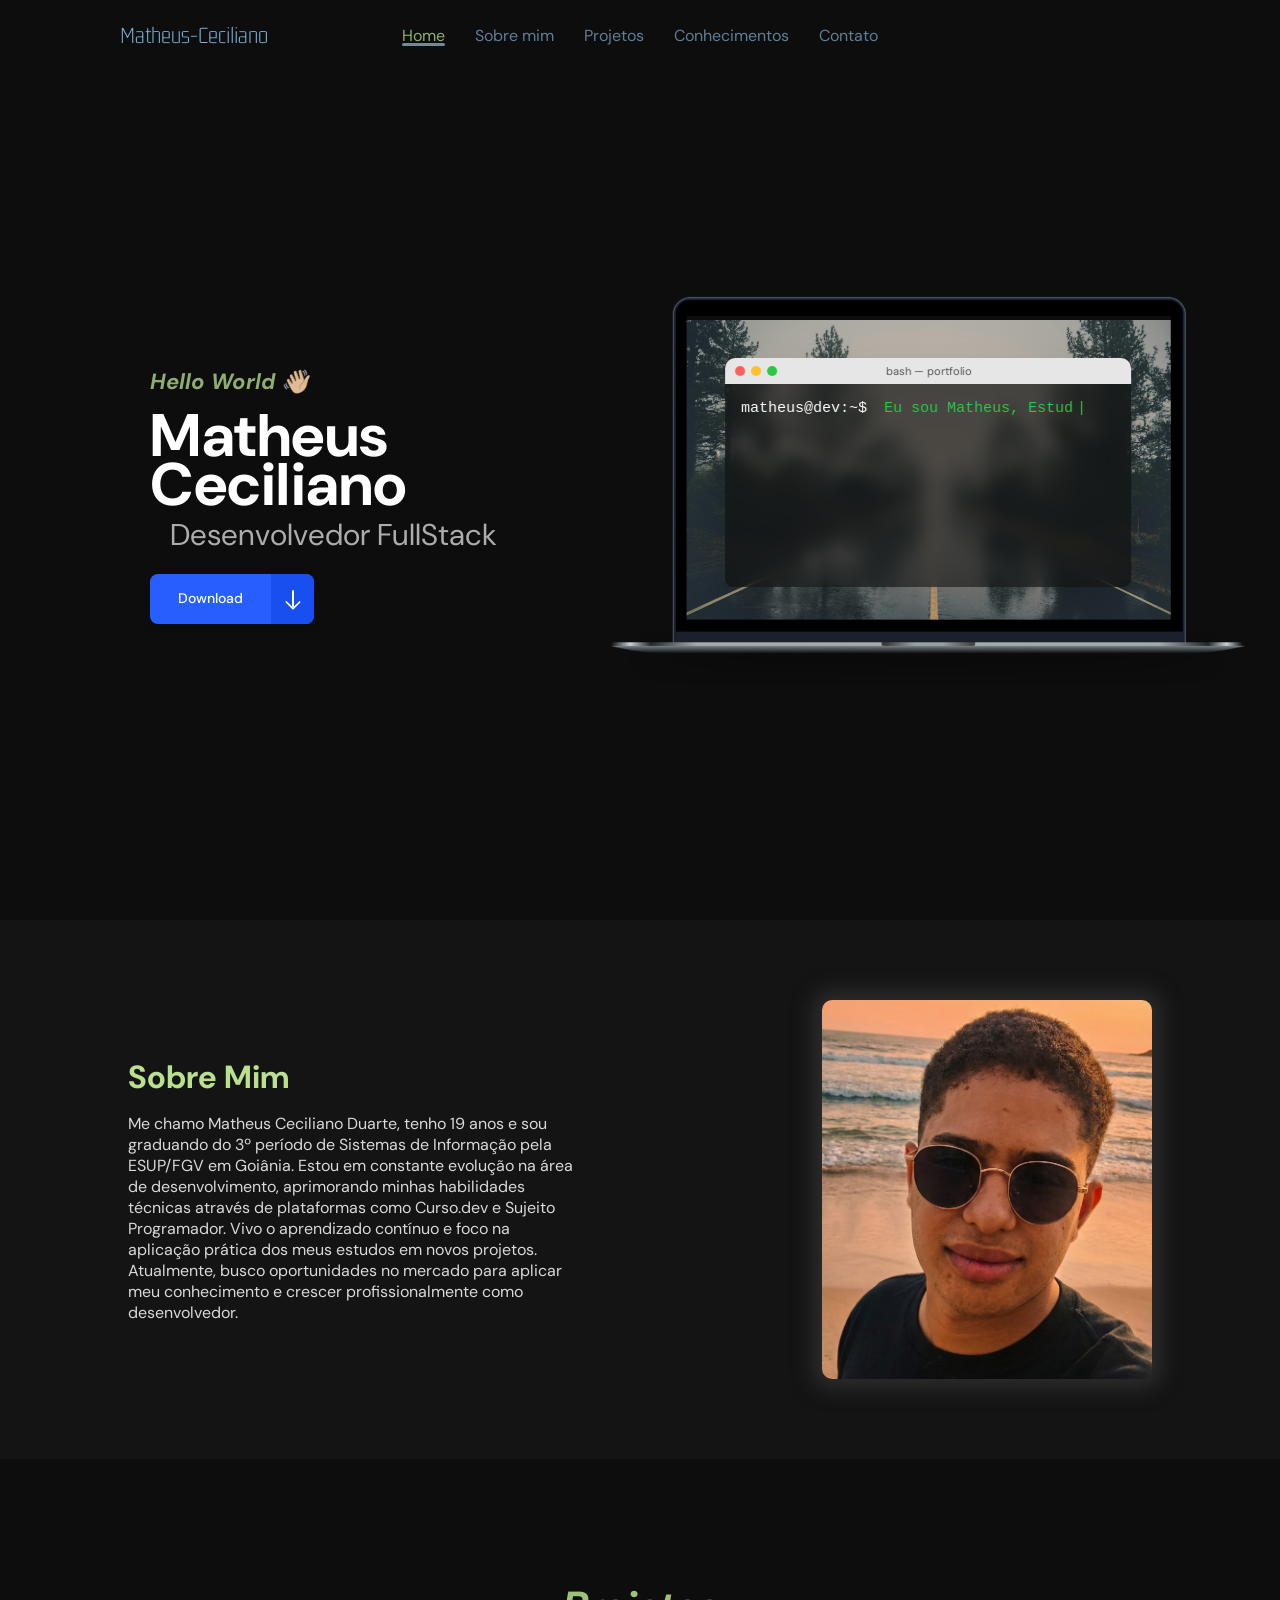
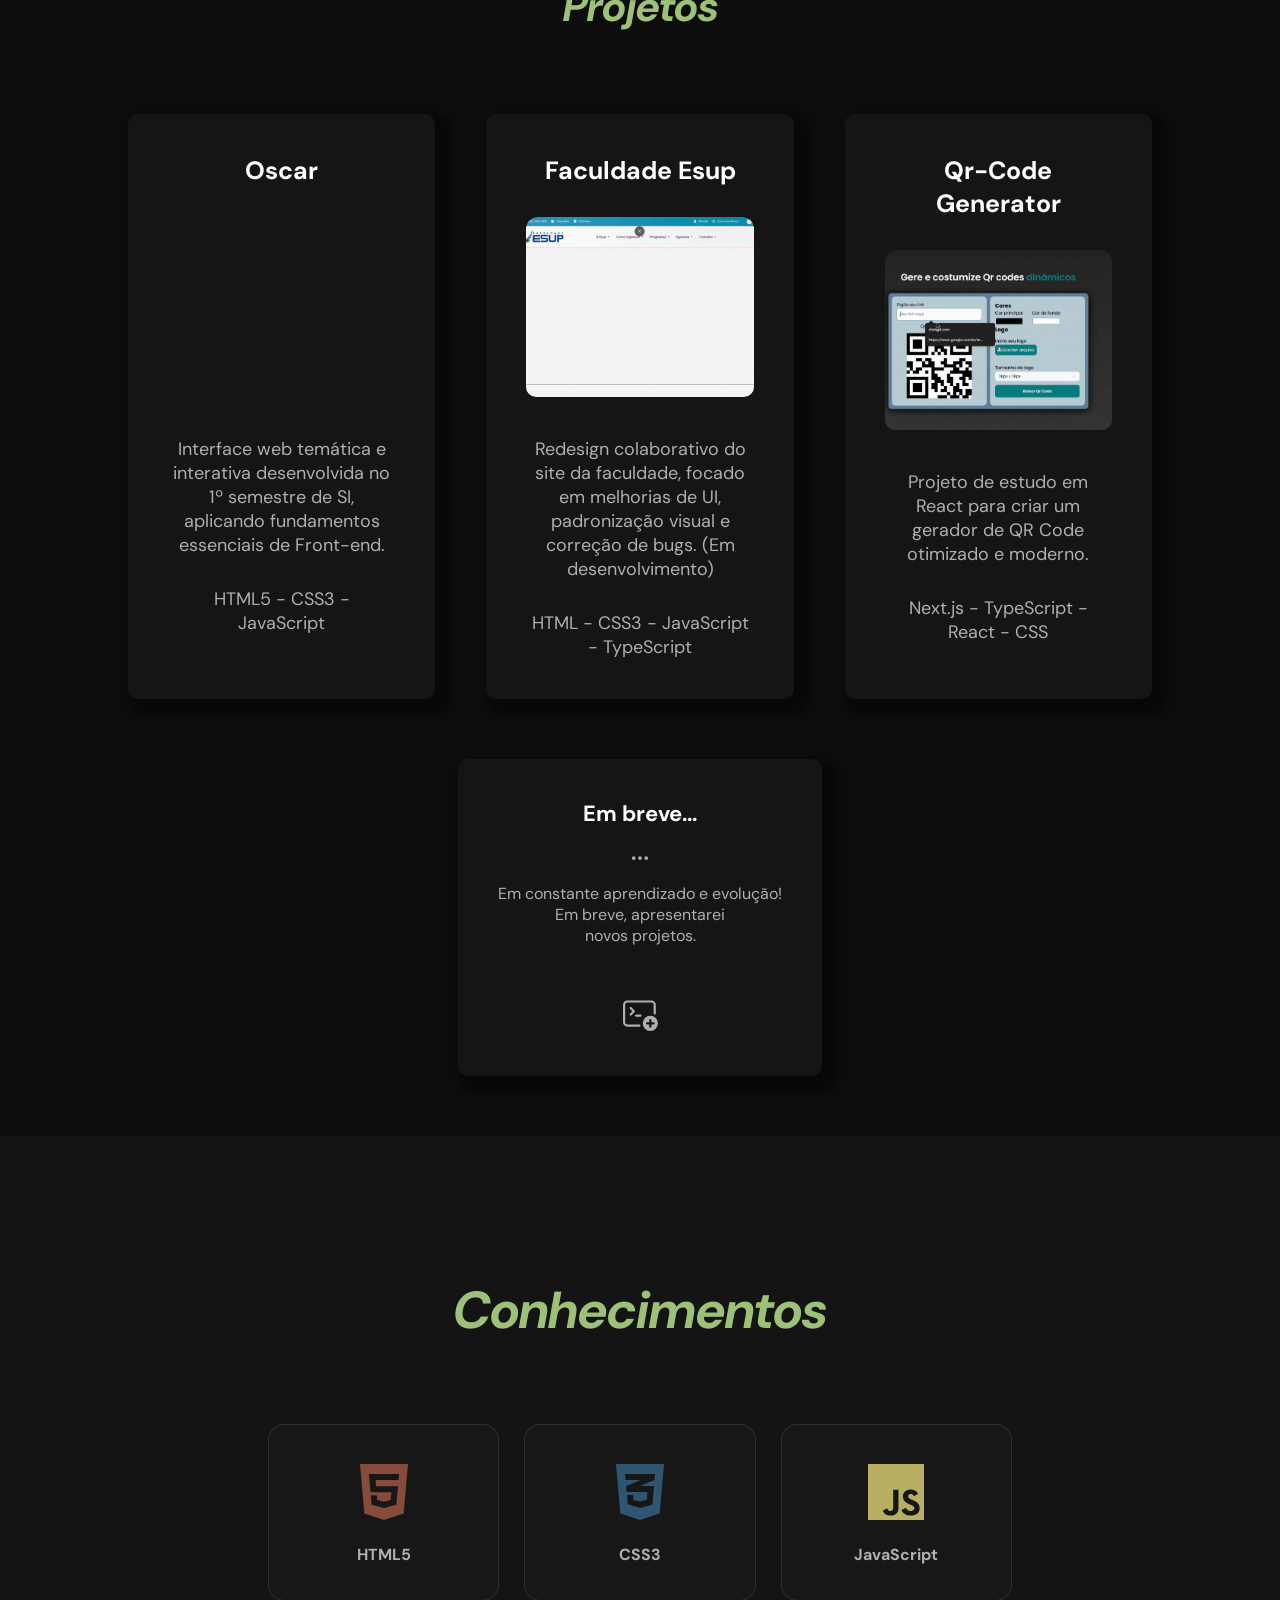
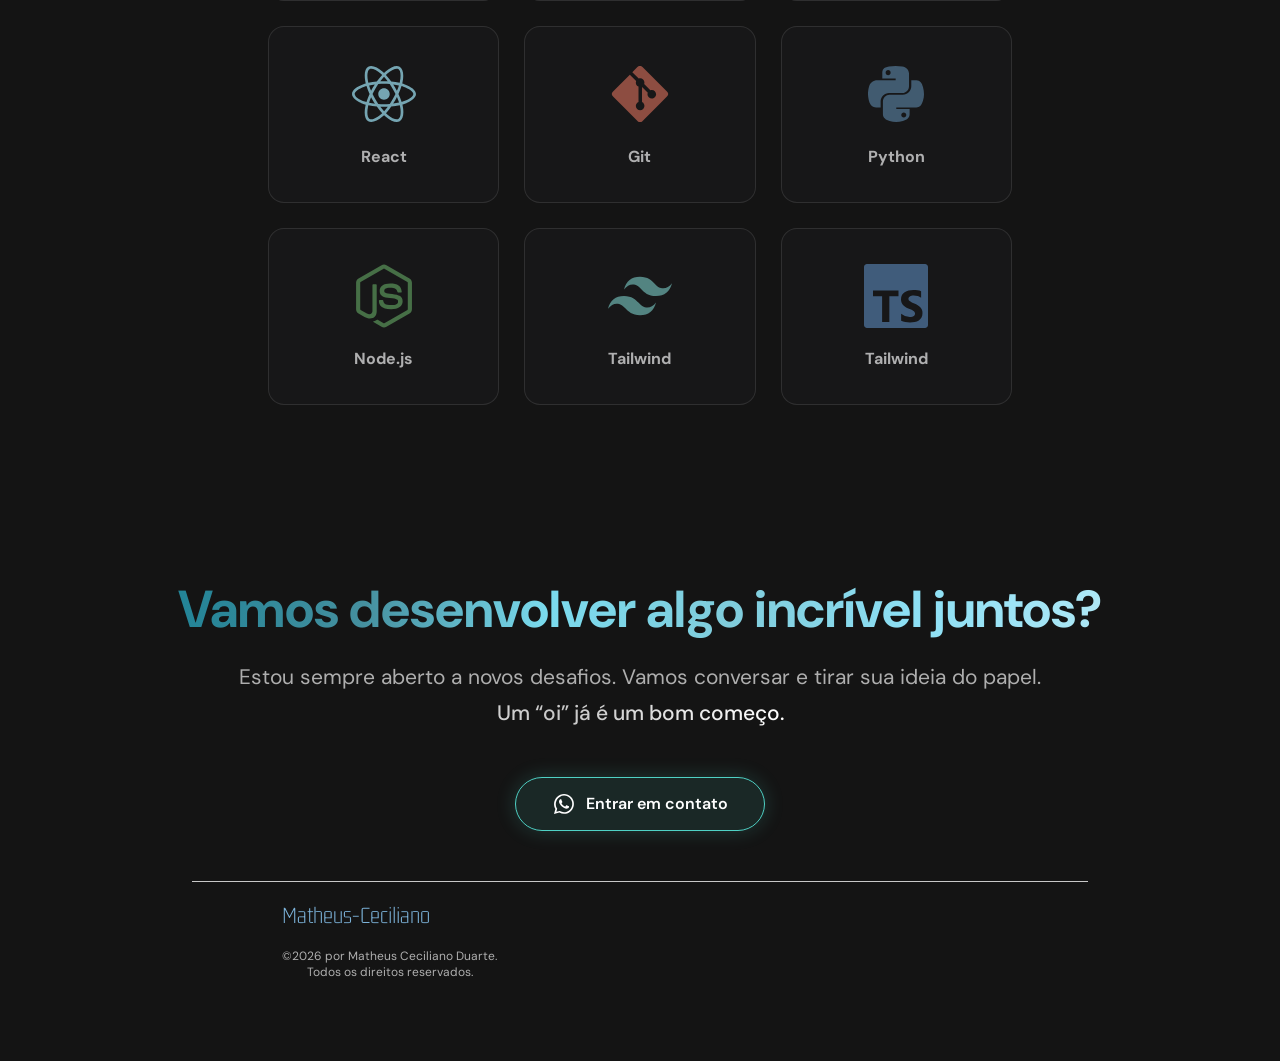
==== commit 27ff5180: "Atualização Cv" ====
--- a/index.html
+++ b/index.html
@@ -483,7 +483,7 @@
         </div>
 
     </div>
-
+    <br>
 
 </section>
 
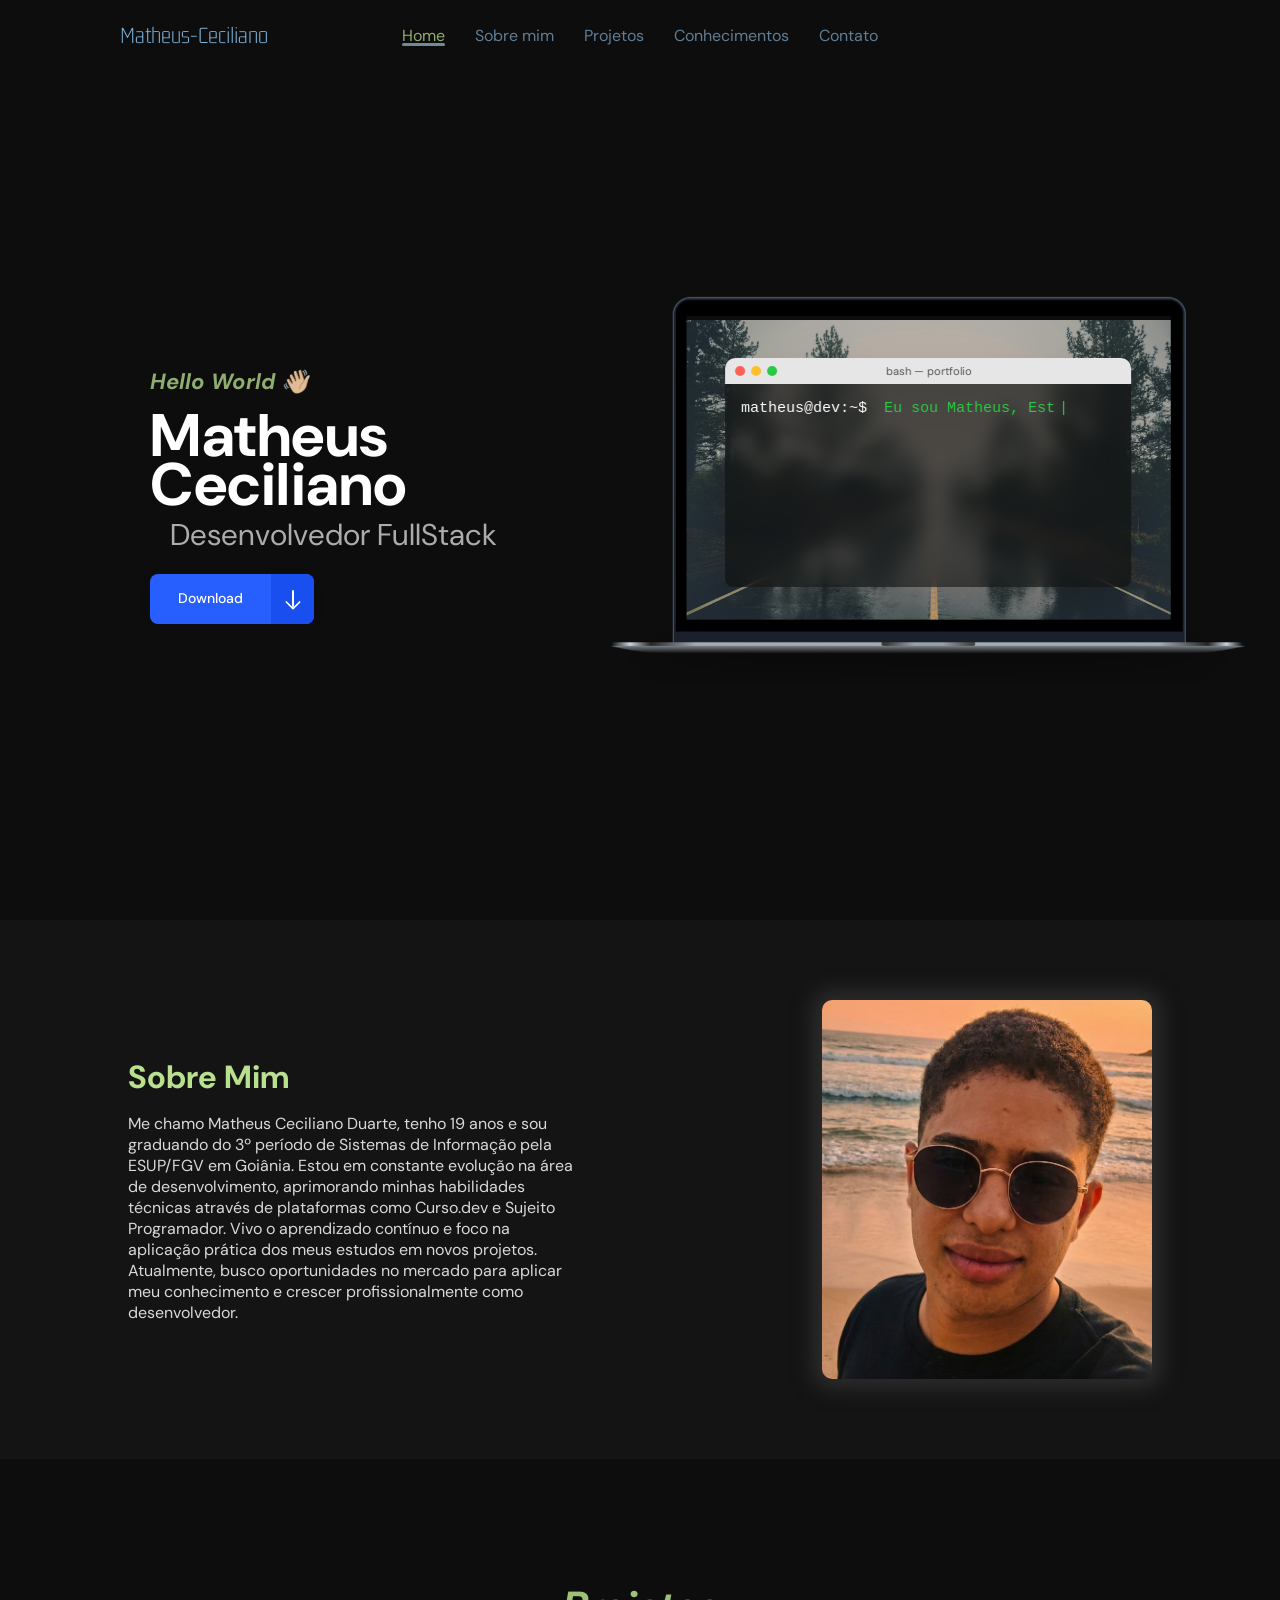
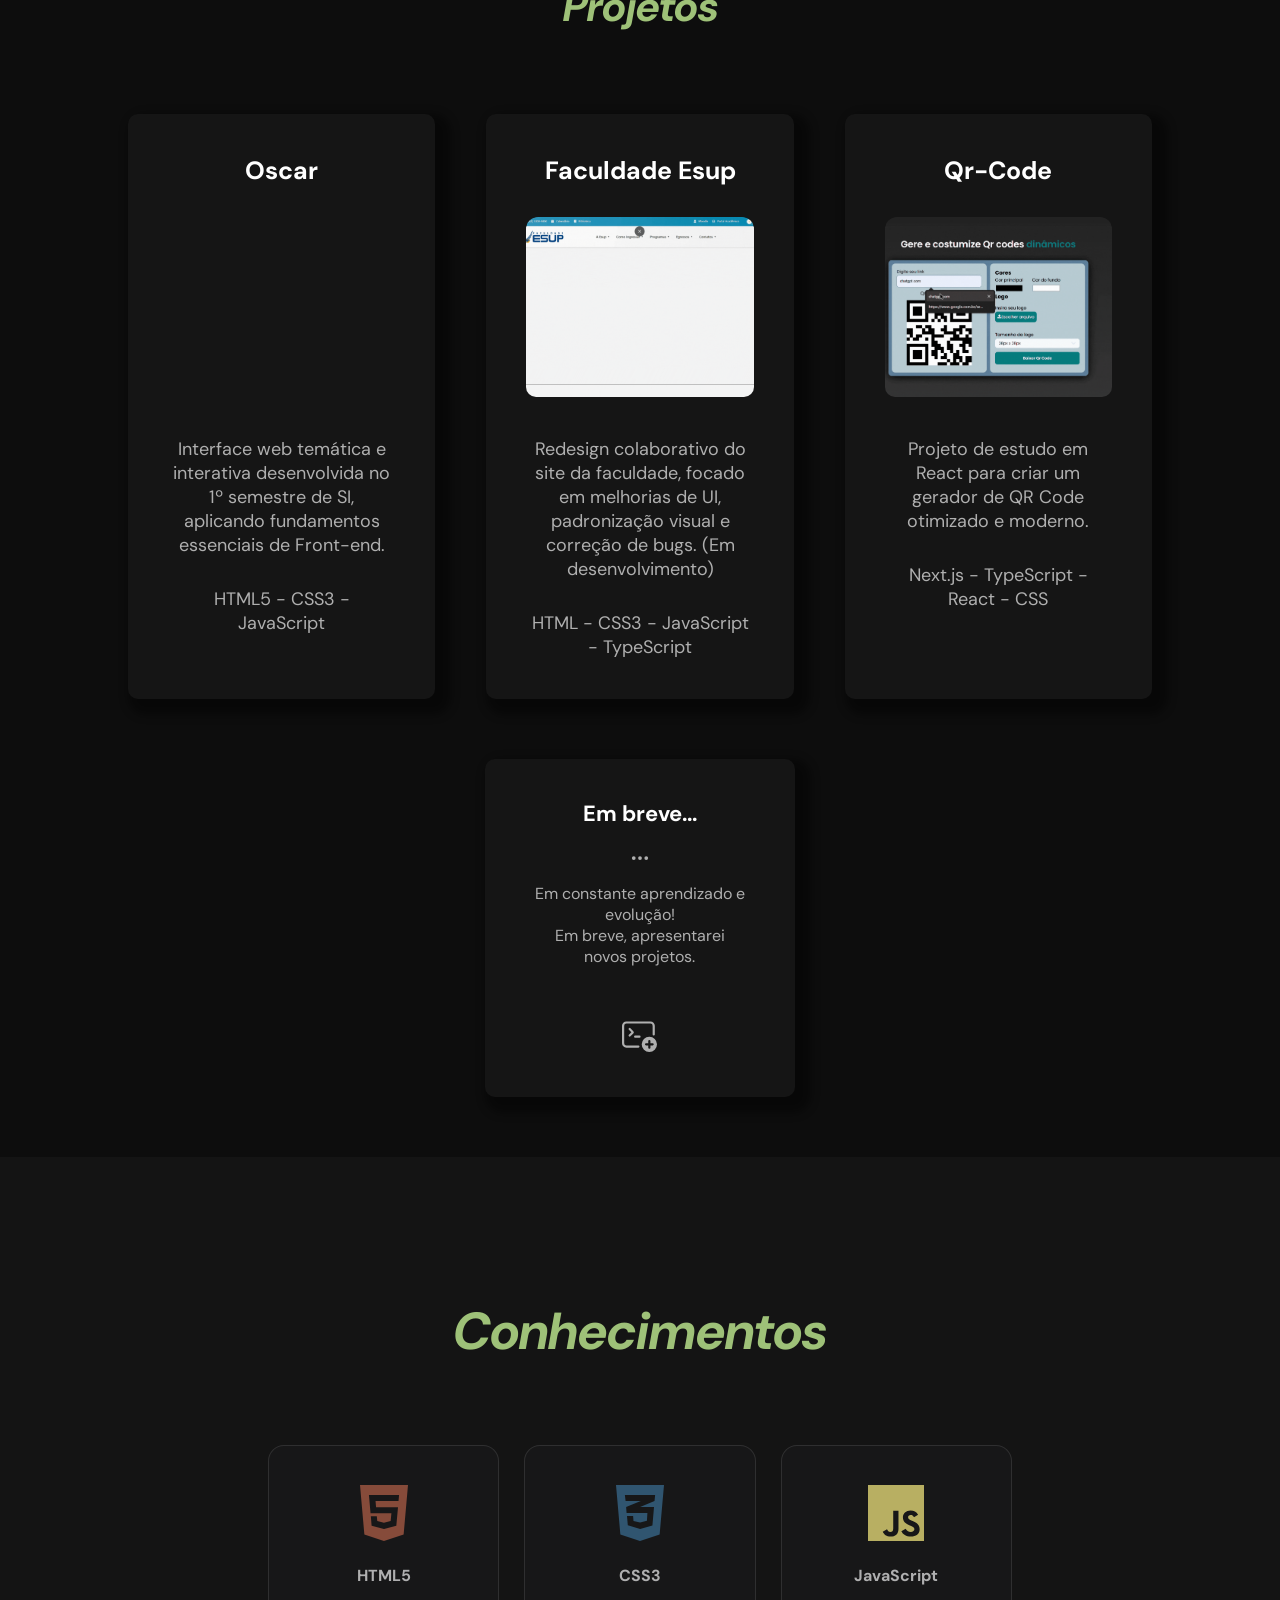
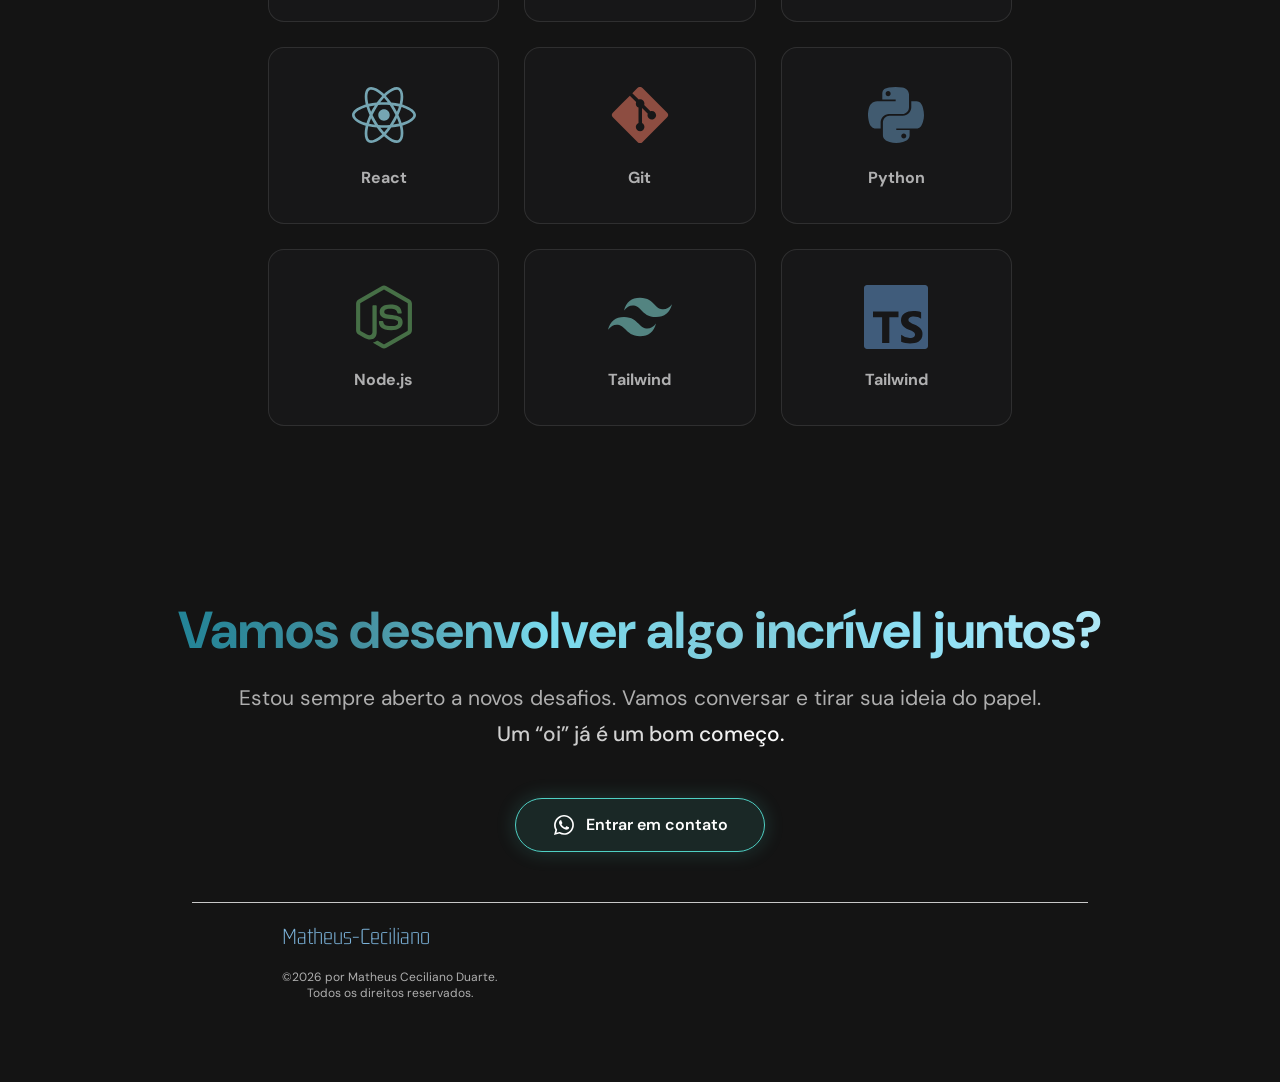
==== commit 619bb87b: "Aualização" ====
--- a/index.html
+++ b/index.html
@@ -246,7 +246,7 @@
 
             <div class="card">
 
-                <h3>Qr-Code Generator</h3>
+                <h3>Qr-Code </h3>
 
                 <div class="img">
                     <img src="/img/Qr-code.gif" alt="">
--- a/style/style.css
+++ b/style/style.css
@@ -632,6 +632,7 @@
 
 
 
+
     }
 
     .projects {
@@ -724,7 +725,7 @@
     .card .button {
         position: absolute;
         top: 45%;
-        left: 63%;
+        left: 69%;
         transform: translate(-40%, -70%);
         background-color: rgba(255, 255, 255, 0.8);
         border-radius: 50%;
@@ -1661,7 +1662,7 @@
     }
 
     /*Responsividade Mobile */
-    @media (max-width: 900px) {
+    @media (max-width: 1254px) {
         .social-links {
             display: none;
         }
@@ -1732,11 +1733,11 @@
 
         .titulo {
             position: static;
-            /* Volta ao fluxo normal para obedecer o space-between */
+
             left: auto;
-            /* Anula o left: 120px do desktop */
+
             transform: none;
-            /* Remove deslocamentos extras se houver */
+
             margin: 0;
         }
 
@@ -1806,27 +1807,42 @@
             margin: 30px 0 50px;
         }
 
-
-    }
-
-
-    @media (max-width: 850px) {
+        .main {
+            padding-left: 90px;
+        }
+
+        .main h1 {
+            font-size: 45px;
+
+        }
+
+        .main h4 {
+            font-size: 18px;
+
+        }
+
+
+    }
+
+
+    @media (max-width: 1126px) {
         /*Main */
 
         .main {
-            padding-top: 50px;
+            padding-top: 20px;
             justify-content: space-around;
             display: flex;
             align-items: center;
             justify-content: flex-start;
             padding-left: 0;
+            flex-direction: column;
 
         }
 
         .main h4 {
 
             text-align: center;
-            font-size: 19px;
+            font-size: 25px;
             margin-bottom: 8px;
             display: flex;
             align-items: center;
@@ -1834,8 +1850,13 @@
             margin-top: 7%;
         }
 
+        .main p {
+            font-size: 24px;
+        }
+
         .main h1 {
-            font-size: 38px;
+            font-size: 50px;
+            margin-bottom: 0;
 
         }
 
@@ -1843,6 +1864,16 @@
 
         .main .call-to-action {
             padding-bottom: 15%;
+        }
+
+        .download-button {
+            width: 100%;
+            max-width: 170px;
+            justify-content: center;
+            margin: 0 auto 20px auto;
+            /* Centraliza horizontalmente e adiciona 10px de margem inferior */
+            display: flex;
+            /* Garante que o margin auto funcione */
         }
 
         /*FIm Main*/
@@ -1924,20 +1955,23 @@
 
         }
 
-        .shortly-container {
-            display: flex;
-            justify-content: center;
-            align-items: center;
-            width: 100%;
-
-        }
-
-        .shortly-container .shortly {
-            width: 85%;
-            text-align: center;
-            margin: 0 auto;
-        }
-    }
+        .card .img {}
+    }
+
+    .shortly-container {
+        display: flex;
+        justify-content: center;
+        align-items: center;
+        width: 100%;
+
+    }
+
+    .shortly-container .shortly {
+        width: 85%;
+        text-align: center;
+        margin: 0 auto;
+    }
+
 
 
     @media (max-width: 480px) {
--- a/style/Notebook.css
+++ b/style/Notebook.css
@@ -150,12 +150,12 @@
     }
 }
 
-@media (max-width: 850px) {
+@media (max-width: 1126px) {
 
     .notebook-wrapper {
 
         left: 3px;
-        width: 600px;
+        width: 650px;
     }
 
     .terminal-body {
